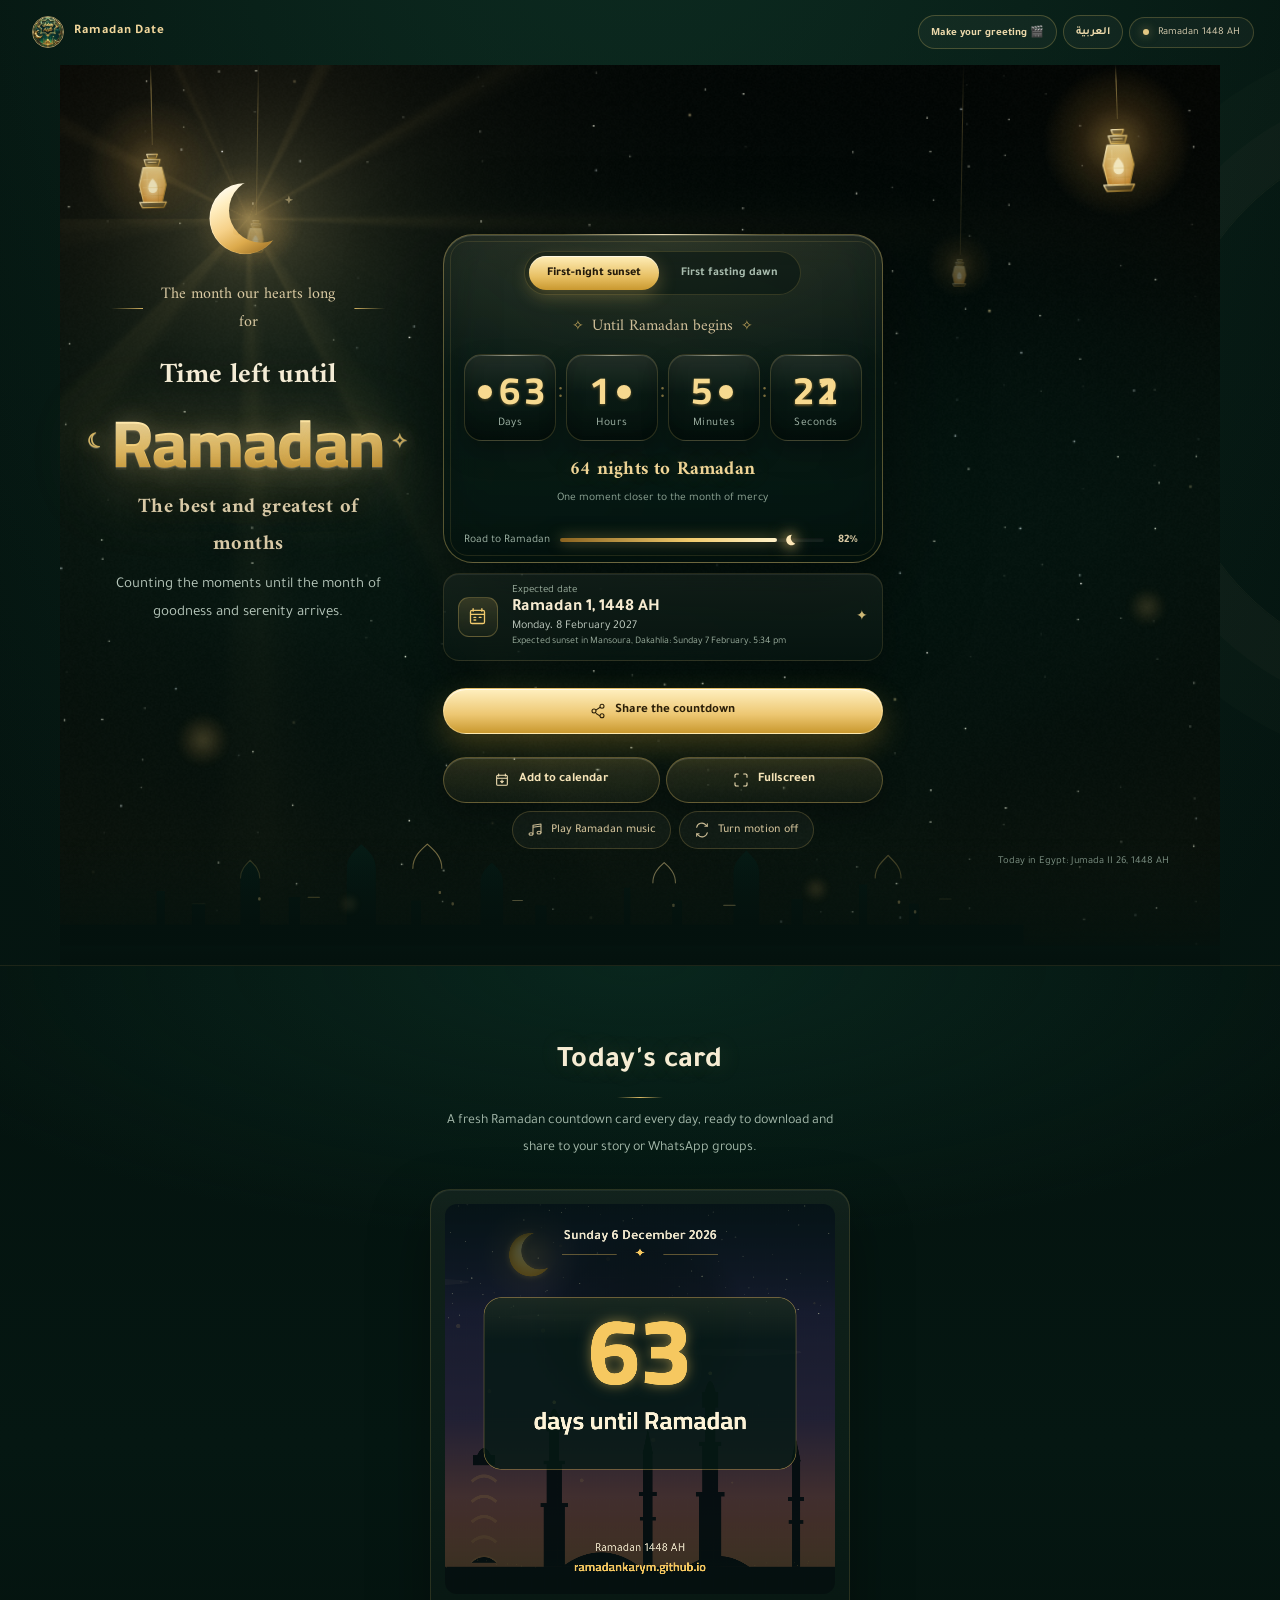
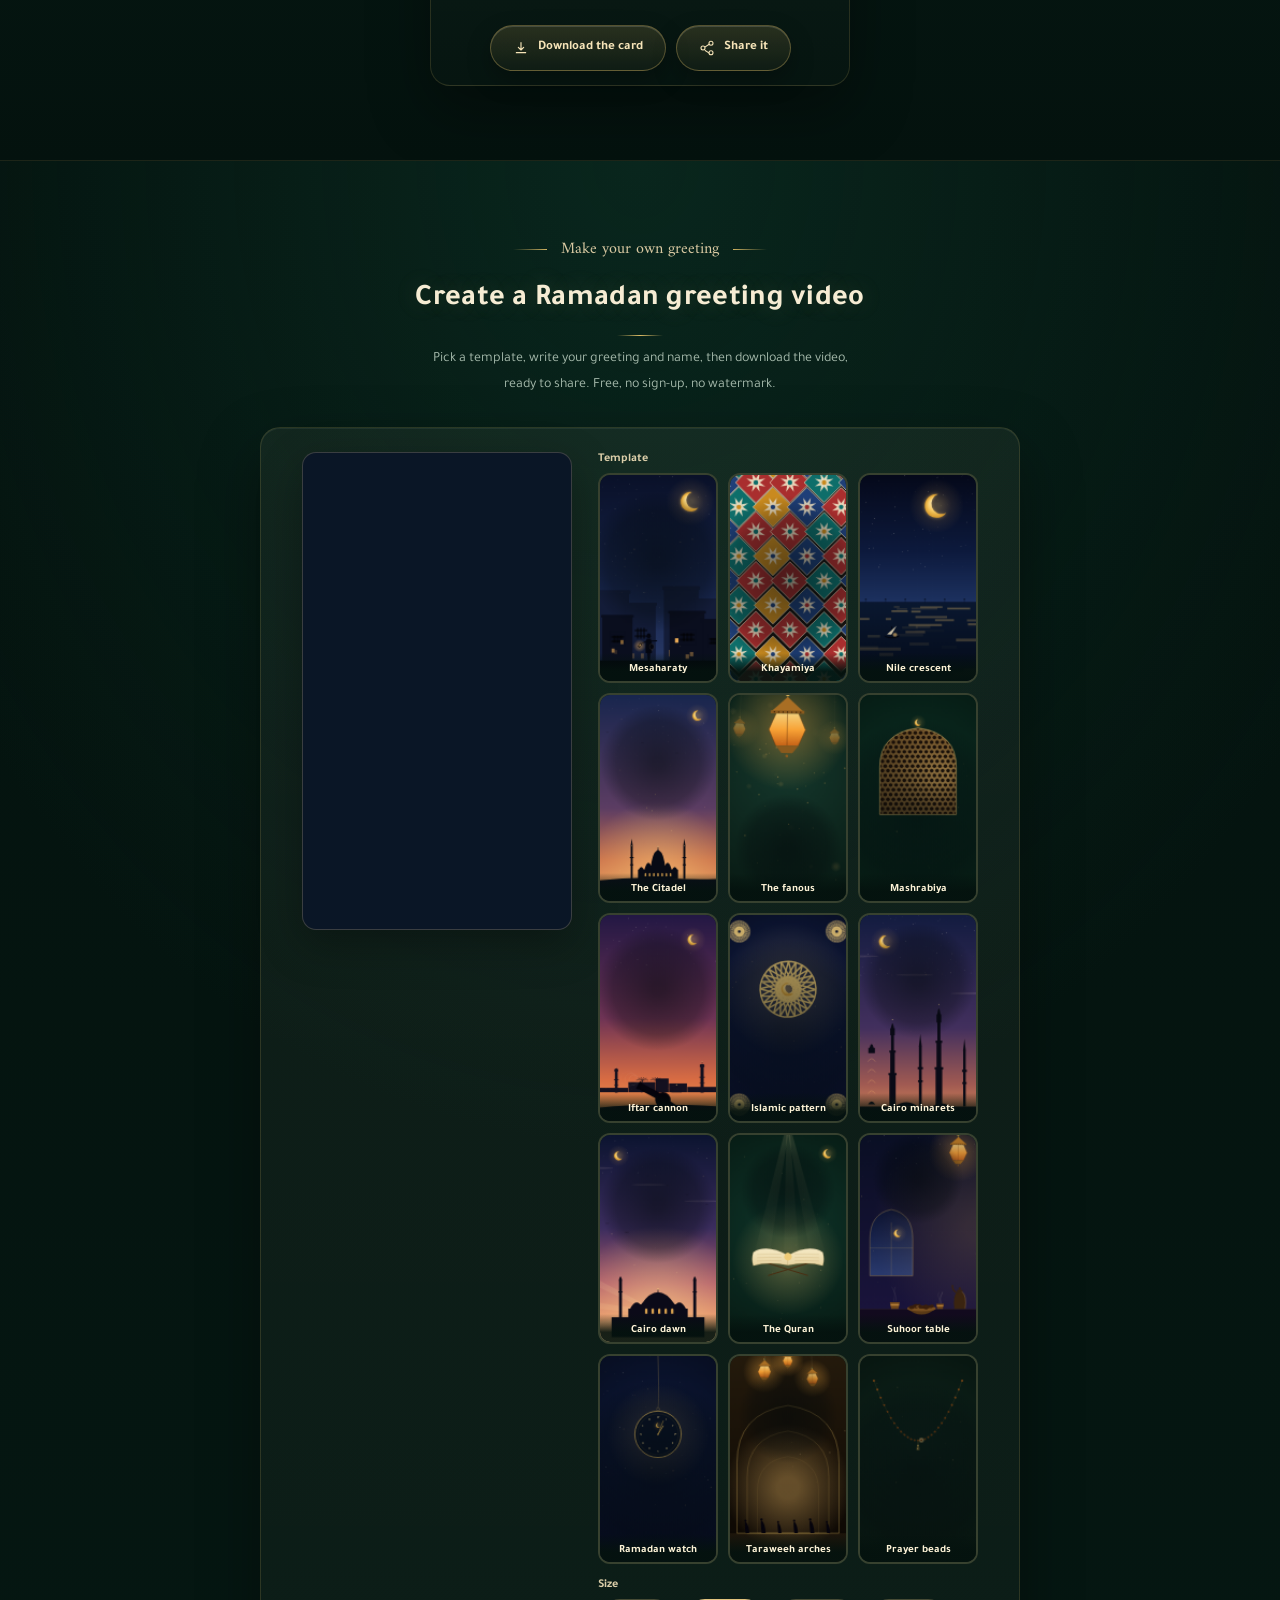
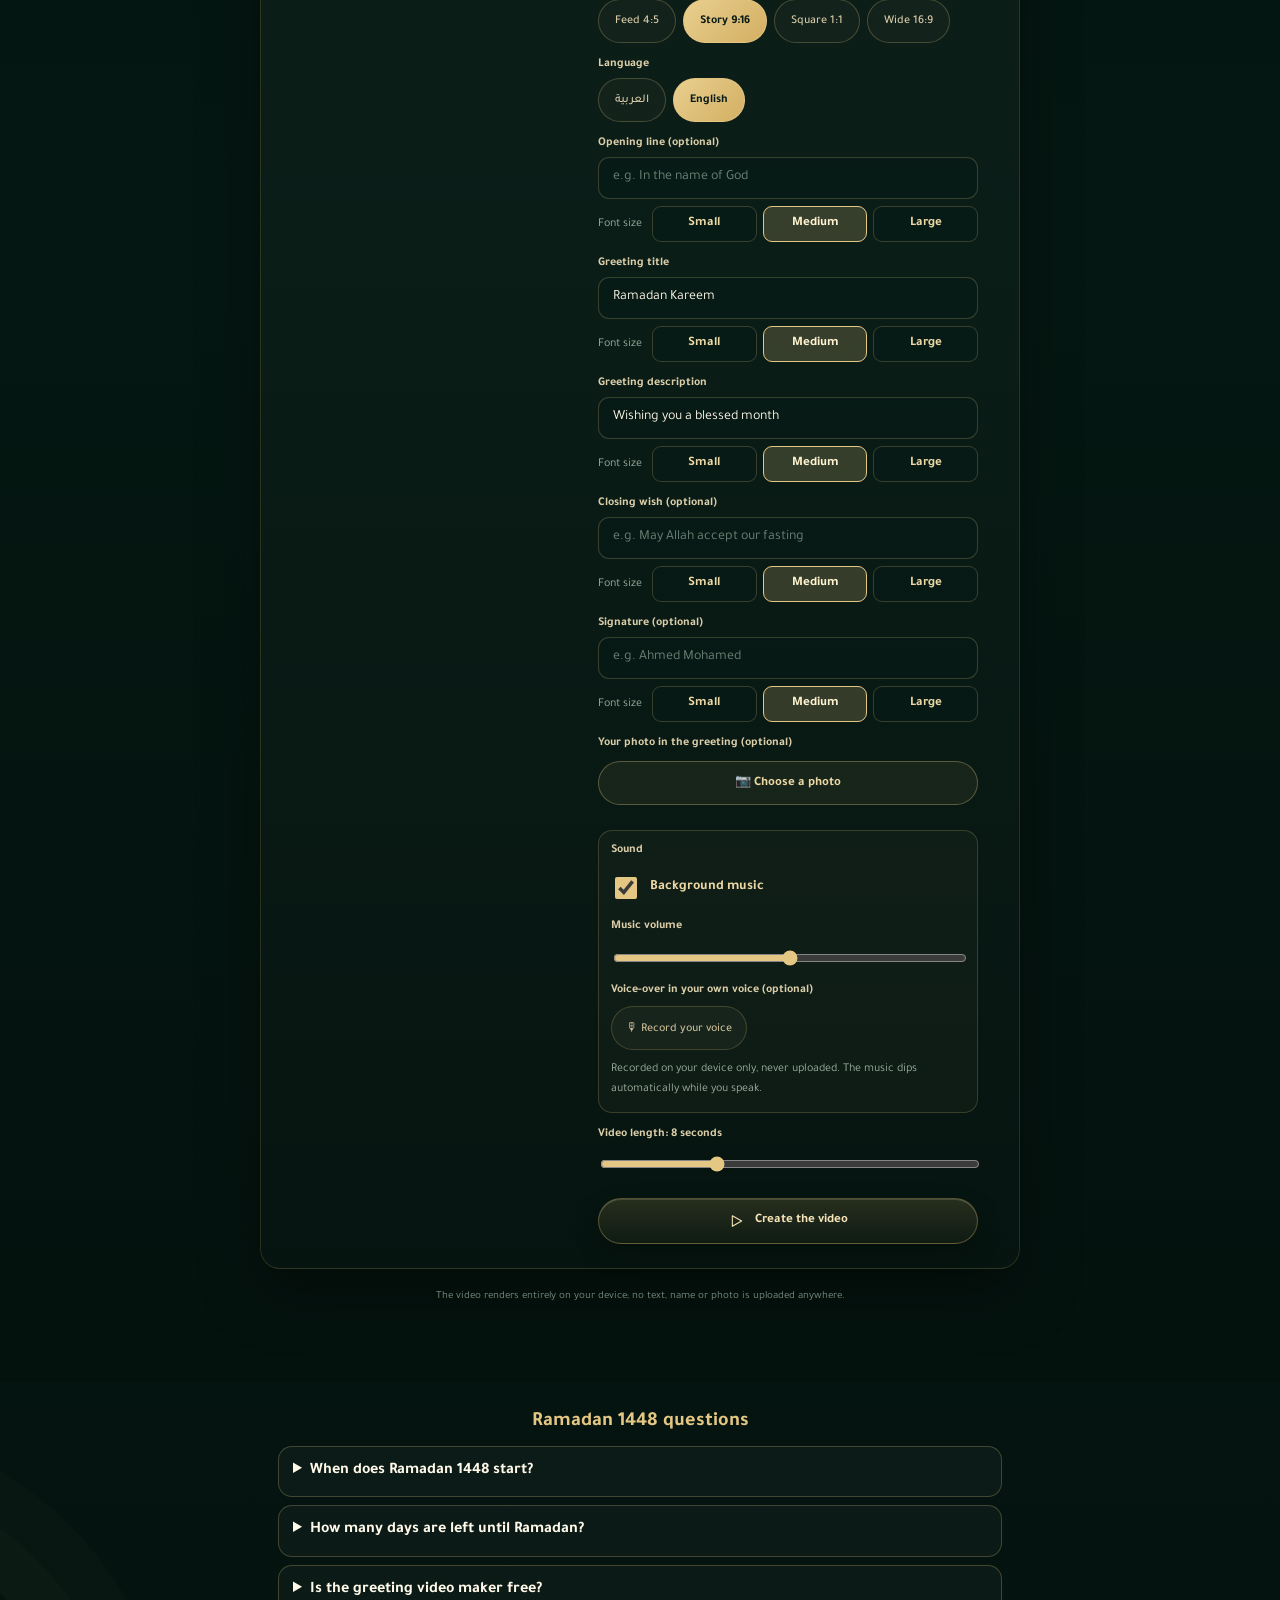
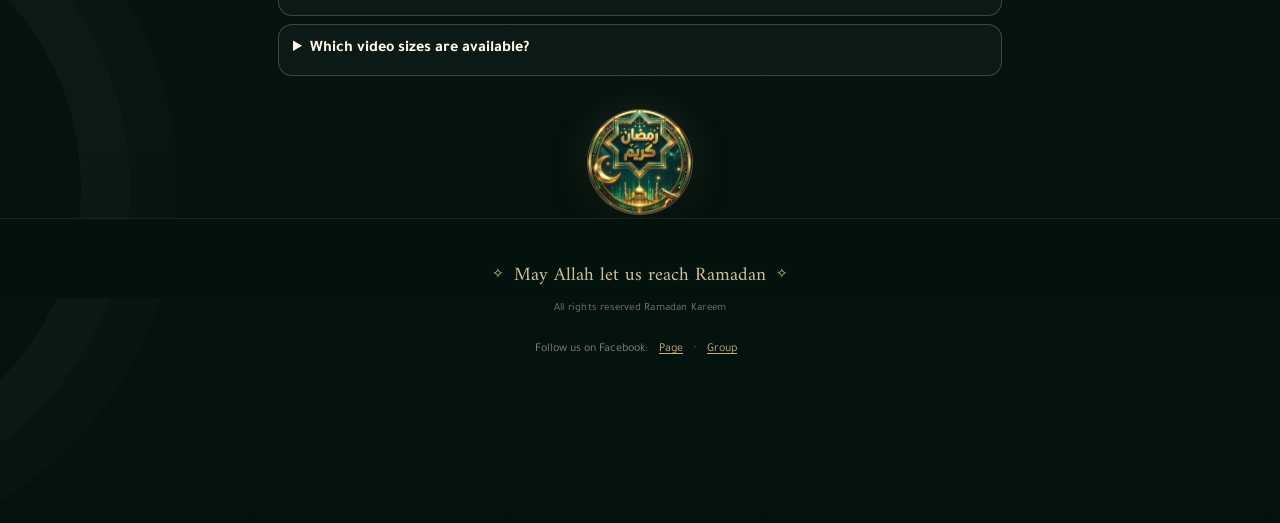
==== en/index.html @ de6155e8 "Add Google Fonts stylesheet link to index.html" ====
<!doctype html>
<html lang="en" dir="ltr">
  <head>
    <meta charset="utf-8" />
    <meta name="viewport" content="width=device-width, initial-scale=1" />
    <meta name="theme-color" content="#071b17" />
    <meta name="description" content="Ramadan 1448 countdown: first fasting day expected Monday 8 February 2027. See the days left and make a free Ramadan greeting video, no sign-up, no watermark." />
    <meta name="keywords" content="Ramadan 1448 countdown, Ramadan 2027 date, when is Ramadan, Hijri date, Ramadan greeting video, Ramadan video maker" />
    <meta property="og:type" content="website" />
    <meta property="og:locale" content="en_US" />
    <meta property="og:locale:alternate" content="ar_AR" />
    <meta property="og:url" content="https://ramadankarym.github.io/en/" />
    <meta name="robots" content="index, follow, max-image-preview:large" />
    <meta property="og:site_name" content="Ramadan Date" />
    <meta property="og:title" content="How Many Days Until Ramadan 2027? Countdown & Free Video Maker" />
    <meta property="og:description" content="Ramadan 1448 countdown: first fasting day expected Monday 8 February 2027. See the days left and make a free Ramadan greeting video, no sign-up, no watermark." />
    <meta property="og:image" content="https://ramadankarym.github.io/social-card-v2.png" />
    <meta property="og:image:type" content="image/png" />
    <meta property="og:image:width" content="1200" />
    <meta property="og:image:height" content="630" />
    <meta property="og:image:alt" content="Ramadan Kareem: Ramadan 1448 AH countdown and greeting video maker" />
    <meta name="twitter:card" content="summary_large_image" />
    <meta name="twitter:title" content="How Many Days Until Ramadan 2027? Countdown & Free Video Maker" />
    <meta name="twitter:description" content="Ramadan 1448 countdown: first fasting day expected Monday 8 February 2027. See the days left and make a free Ramadan greeting video, no sign-up, no watermark." />
    <meta name="twitter:image" content="https://ramadankarym.github.io/social-card-v2.png" />
    <meta name="twitter:image:alt" content="Ramadan Kareem: Ramadan 1448 AH countdown and greeting video maker" />
    <title>Days Until Ramadan 2027: Countdown & Free Greeting Video Maker</title>
    <link rel="canonical" href="https://ramadankarym.github.io/en/" />
    <link rel="alternate" hreflang="ar" href="https://ramadankarym.github.io/" />
    <link rel="alternate" hreflang="en" href="https://ramadankarym.github.io/en/" />
    <link rel="alternate" hreflang="x-default" href="https://ramadankarym.github.io/" />
    <link rel="preconnect" href="https://fonts.googleapis.com" />
    <link rel="preconnect" href="https://fonts.gstatic.com" crossorigin />
    <link rel="stylesheet" href="https://fonts.googleapis.com/css2?family=Amiri:ital,wght@0,400;0,700;1,400&family=Cairo:wght@400;700;800&family=Caveat:wght@500;600&family=Reem+Kufi:wght@400;500;600;700&family=Tajawal:wght@400;500;600;700;800&display=swap" />
    <link rel="icon" type="image/png" sizes="32x32" href="../icon-logo-32.png" />
    <link rel="icon" type="image/png" sizes="192x192" href="../icon-logo-192.png" />
        <link rel="stylesheet" href="../styles.css?v=10" />
    <link rel="manifest" href="../manifest.webmanifest?v=9" />
    <link rel="apple-touch-icon" href="../apple-touch-logo.png" />
    <script>if ('serviceWorker' in navigator) { var swRef=false;navigator.serviceWorker.addEventListener('controllerchange',function(){if(!swRef){swRef=true;window.location.reload();}}); window.addEventListener('load', function () { navigator.serviceWorker.register('../sw.js').catch(function () {}); }); }</script>
    <script src="../countdown-core.js?v=21"></script>
    <script src="../app.js?v=21" defer></script>
    <script>
    (function(){var d=false;function go(){if(d)return;d=true;import('../daily-card.js?v=21');import('../tool.js?v=20');}
    function arm(){var ts=[document.getElementById('daily-card'),document.getElementById('creator')].filter(Boolean);
    if('IntersectionObserver' in window&&ts.length){var io=new IntersectionObserver(function(e){for(var i=0;i<e.length;i++)if(e[i].isIntersecting){io.disconnect();go();return}},{rootMargin:'900px 0px'});ts.forEach(function(t){io.observe(t)})}
    else go();
    if(location.hash&&location.hash.length>1)go();
    setTimeout(function(){(window.requestIdleCallback||function(f){f()})(go,{timeout:2000})},12000)}
    if(document.readyState==='loading')document.addEventListener('DOMContentLoaded',arm);else arm()})();
    </script>
      <style id="v6-critical">
:root {
  color-scheme: dark;
  --night: #071b17;
  --night-soft: #0b241e;
  --cream: #fff9e9;
  --muted: #a9bdb0;
  --gold: #e4c783;
  --gold-soft: #f5deb0;
  --line: rgba(235, 218, 173, .18);
}

* { box-sizing: border-box; }
html { min-width: 320px; min-height: 100%; background: var(--night); -webkit-text-size-adjust: 100%; text-size-adjust: 100%; }
body {
  min-height: 100vh;
  margin: 0;
  color: var(--cream);
  font-family: 'Tajawal', 'Noto Sans Arabic', Tahoma, sans-serif;
  background:
    radial-gradient(ellipse at 50% 18%, rgba(32, 81, 62, .32), transparent 39rem),
    radial-gradient(ellipse at 10% 80%, rgba(174, 130, 52, .07), transparent 30rem),
    linear-gradient(160deg, #081b17 0%, #0a211b 58%, #071814 100%);
}
button { font: inherit; }
.page-shell { position: relative; display: flex; flex-direction: column; min-height: 100vh; overflow: hidden; isolation: isolate; }
.page-shell::before, .page-shell::after { position: absolute; z-index: -1; width: 34rem; height: 34rem; border: 1px solid rgba(226, 200, 137, .055); border-radius: 50%; content: ''; pointer-events: none; }
.page-shell::before { top: 8rem; right: -27rem; box-shadow: 0 0 0 3rem rgba(226, 200, 137, .018), 0 0 0 6rem rgba(226, 200, 137, .013); animation: halo-drift 28s ease-in-out infinite alternate; }
.page-shell::after { bottom: 4rem; left: -29rem; box-shadow: 0 0 0 3rem rgba(226, 200, 137, .018), 0 0 0 6rem rgba(226, 200, 137, .013); animation: halo-drift 34s ease-in-out -12s infinite alternate-reverse; }
.topbar { width: min(100% - 3rem, 1120px); height: 82px; margin-inline: auto; display: flex; align-items: center; justify-content: space-between; border-bottom: 1px solid rgba(237, 226, 196, .1); }
.brand { display: inline-flex; align-items: center; gap: 10px; color: #e9d39d; text-decoration: none; font-size: 14px; font-weight: 700; letter-spacing: .04em; }
.brand-mark { display: grid; width: 33px; height: 33px; place-items: center; border: 1px solid rgba(228, 199, 131, .45); border-radius: 50%; color: var(--gold); }
.brand-mark svg { width: 24px; }
.year-pill { display: inline-flex; align-items: center; gap: 9px; padding: 8px 13px; border: 1px solid rgba(228, 199, 131, .25); border-radius: 999px; color: #e4d8bc; background: rgba(255, 255, 255, .025); font-size: 12px; }
.year-dot { width: 6px; height: 6px; border-radius: 50%; background: var(--gold); box-shadow: 0 0 10px rgba(228, 199, 131, .55); }
main { flex: 1; }
.hero { position: relative; display: flex; flex-direction: column; align-items: center; padding: 30px 20px 38px; text-align: center; }
.sky-art { position: relative; width: min(100%, 420px); height: 157px; margin-bottom: 10px; }
.hero-moon { position: absolute; top: 14px; left: 50%; width: 107px; transform: translateX(-50%); color: #f0d797; filter: drop-shadow(0 0 26px rgba(226, 196, 122, .27)); animation: moon-glow 5.8s ease-in-out infinite; }
.star { position: absolute; color: #e4c783; opacity: .83; animation: twinkle 3.2s ease-in-out infinite; }
.star-one { top: 57px; right: 86px; font-size: 18px; }
.star-two { top: 17px; right: 143px; font-size: 20px; animation-delay: .6s; }
.star-three { top: 77px; left: 94px; font-size: 12px; animation-delay: 1.1s; }
.lantern { position: absolute; top: 45px; display: flex; flex-direction: column; align-items: center; width: 28px; color: #d8bd7b; filter: drop-shadow(0 0 12px rgba(232, 192, 97, .23)); opacity: .78; transform-origin: 50% -47px; animation: lantern-sway 6.8s ease-in-out infinite; }
.lantern::before { position: absolute; bottom: 100%; width: 1px; height: 47px; background: linear-gradient(#d8bd7b, rgba(216, 189, 123, .12)); content: ''; }
.lantern-left { left: 71px; top: 73px; --lantern-scale: .76; animation-delay: -1.4s; }
.lantern-right { right: 62px; top: 50px; --lantern-scale: .92; animation-delay: -3.6s; }
.lantern-cap { width: 19px; height: 5px; border: 1px solid currentColor; border-radius: 4px 4px 1px 1px; }
.lantern-glass { width: 15px; height: 26px; border: 1px solid currentColor; background: linear-gradient(90deg, rgba(232, 194, 107, .1), rgba(245, 217, 142, .55), rgba(232, 194, 107, .1)); clip-path: polygon(18% 0, 82% 0, 100% 50%, 82% 100%, 18% 100%, 0 50%); box-shadow: 0 0 22px rgba(235, 192, 92, .38); }
.lantern-base { width: 20px; height: 5px; border: 1px solid currentColor; border-radius: 1px 1px 4px 4px; }
.eyebrow { display: flex; align-items: center; gap: 11px; margin: 0 0 15px; color: #d2c39e; font-size: 13px; letter-spacing: .03em; }
.eyebrow-line { width: 26px; height: 1px; background: linear-gradient(90deg, transparent, #c5a866); }
.eyebrow-line:last-child { transform: rotate(180deg); }
h1 { display: flex; flex-direction: column; align-items: center; gap: 3px; margin: 0; color: var(--cream); font-weight: 700; line-height: 1.4; letter-spacing: 0; }
.headline-context, .headline-support { display: block; color: var(--cream); font-family: 'Tajawal', 'Noto Sans Arabic', Tahoma, sans-serif; font-size: 40px; font-weight: 600; line-height: 1.4; padding-block: .03em; }
.headline-support { margin: 0; }
h1 .ramadan-word { position: relative; display: block; margin: 0; padding: .12em .16em .13em; border-radius: 50%; color: var(--gold-soft); background: radial-gradient(ellipse at center, rgba(228, 199, 131, .10), transparent 72%); font-family: 'Tajawal', 'Noto Sans Arabic', Tahoma, sans-serif; font-size: 84px; font-weight: 800; font-kerning: normal; font-feature-settings: "mark" 1, "mkmk" 1; line-height: 1.35; direction: rtl; unicode-bidi: isolate; text-align: center; text-shadow: 0 0 24px rgba(228, 199, 131, .22), 0 2px 0 rgba(107, 77, 29, .18); }
h1 .ramadan-word::before, h1 .ramadan-word::after { position: absolute; top: 50%; z-index: 1; color: var(--gold); font-family: 'Tajawal', 'Noto Sans Arabic', sans-serif; font-size: 22px; line-height: 1; opacity: .92; pointer-events: none; text-shadow: 0 0 13px rgba(228, 199, 131, .48); }
h1 .ramadan-word::before { left: -12px; content: '☾'; transform: translate(-100%, -50%) rotate(-14deg); }
h1 .ramadan-word::after { right: -12px; content: '✧'; transform: translate(100%, -50%); }
.ramadan-scene { width: min(100%, 340px); margin: 2px 0 5px; color: #dfc783; opacity: .86; filter: drop-shadow(0 3px 12px rgba(228, 199, 131, .12)); animation: mosque-glow 8s ease-in-out infinite; }
.ramadan-scene svg { display: block; width: 100%; height: auto; overflow: visible; }
        /* v10: the old static mosque gives way to the living sky scene */
        .hero .ramadan-scene { display: none; }
        /* v10: journey-to-Ramadan progress */
        .journey { margin-top: 0.9rem; display: flex; align-items: center; gap: 0.6rem; font-size: 0.8rem; color: rgba(255,233,184,.85); }
        .journey-track { position: relative; flex: 1; height: 6px; border-radius: 99px; background: rgba(255,255,255,.12); }
        .journey-fill { position: absolute; inset-inline-start: 0; top: 0; bottom: 0; width: 0%; border-radius: 99px; background: linear-gradient(90deg,#b9862f,#ffd98a); box-shadow: 0 0 12px rgba(255,190,90,.55); transition: width 1s linear; }
        .journey-moon { position: absolute; top: 50%; inset-inline-start: 0%; transform: translate(-50%,-50%); font-size: .95rem; color: #ffe9b8; text-shadow: 0 0 10px rgba(255,210,120,.9); transition: inset-inline-start 1s linear; }
        .journey-pct { font-weight: 700; color: #ffe9b8; min-width: 2.4em; text-align: center; }
.mobile-break { display: none; }
.intro { margin: 15px 0 28px; color: var(--muted); font-size: 16px; font-weight: 400; }
.countdown-panel { width: min(100%, 570px); padding: 23px 28px 18px; border: 1px solid rgba(226, 205, 159, .19); border-radius: 18px; background: linear-gradient(145deg, rgba(245, 240, 223, .065), rgba(234, 214, 169, .018)); box-shadow: 0 24px 80px rgba(0, 0, 0, .17), inset 0 1px 0 rgba(255, 255, 255, .035); backdrop-filter: blur(10px); }
.countdown-heading { display: flex; justify-content: center; align-items: center; gap: 10px; margin: 0; color: #dbcea9; font-size: 14px; font-weight: 500; line-height: 1.7; }
.heading-sparkle { color: var(--gold); font-size: 16px; }
.timer-grid { display: flex; direction: rtl; justify-content: center; align-items: center; gap: clamp(10px, 3.2vw, 25px); margin: 21px 0 11px; }
.time-unit { display: flex; min-width: 80px; flex-direction: column; align-items: center; gap: 1px; }
.time-value { color: #fff5dc; font-size: clamp(36px, 7.4vw, 59px); font-variant-numeric: tabular-nums; font-weight: 500; line-height: 1.1; text-shadow: 0 0 24px rgba(255, 237, 189, .08); }
.seconds-value { color: #e6ce92; }
.time-label { color: #9caf9f; font-size: 12px; }
.time-separator { align-self: flex-start; padding-top: 9px; color: rgba(222, 200, 150, .58); font-family: Georgia, serif; font-size: 34px; font-weight: 400; }
.timer-status { min-height: 20px; margin: 12px 0 0; color: #b7c3b6; font-size: 12px; }
.date-card { display: flex; align-items: center; gap: 14px; width: min(100%, 430px); margin-top: 20px; padding: 13px 16px; border: 1px solid rgba(226, 205, 159, .1); border-radius: 13px; text-align: right; background: rgba(255, 255, 255, .025); }
.date-icon { display: grid; width: 40px; height: 40px; flex: 0 0 40px; place-items: center; border: 1px solid rgba(228, 199, 131, .23); border-radius: 11px; color: var(--gold); background: rgba(228, 199, 131, .07); }
.date-icon svg { width: 21px; height: 21px; }
.date-copy { display: flex; flex: 1; flex-direction: column; gap: 1px; }
.date-caption { color: #9caf9f; font-size: 11px; }
.date-copy strong { color: #f3e6c7; font-size: 17px; font-weight: 700; }
.gregorian-date { color: #bdc7ba; font-size: 12px; }
.sunset-date { color: #9caf9f; font-size: 10px; line-height: 1.6; }
.date-arrow { color: #ceb875; font-size: 14px; }
.share-button { display: inline-flex; align-items: center; justify-content: center; gap: 9px; min-height: 43px; margin-top: 17px; padding: 0 18px; border: 1px solid rgba(228, 199, 131, .33); border-radius: 999px; color: #ecd8a4; background: rgba(228, 199, 131, .07); cursor: pointer; font-size: 13px; font-weight: 600; transition: color .2s ease, background .2s ease, transform .2s ease, border-color .2s ease; }
.share-button:hover, .ambience-button:hover, .motion-button:hover { transform: translateY(-2px); border-color: rgba(228, 199, 131, .6); color: #fff3d0; background: rgba(228, 199, 131, .13); }
.share-button:focus-visible, .ambience-button:focus-visible, .motion-button:focus-visible { outline: 2px solid var(--gold-soft); outline-offset: 4px; }
.share-button svg { width: 17px; height: 17px; }
.ambience-controls { display: flex; flex-wrap: wrap; align-items: center; justify-content: center; gap: 9px; margin-top: 10px; }
.ambience-button, .motion-button { display: inline-flex; align-items: center; justify-content: center; gap: 8px; min-height: 39px; padding: 0 14px; border: 1px solid rgba(228, 199, 131, .25); border-radius: 999px; color: #d9cca9; background: rgba(228, 199, 131, .035); cursor: pointer; font-size: 12px; font-weight: 500; transition: color .2s ease, background .2s ease, transform .2s ease, border-color .2s ease; }
.ambience-button[aria-pressed="true"] { border-color: rgba(228, 199, 131, .6); color: #fff0c8; background: rgba(228, 199, 131, .12); }
.ambience-button svg, .motion-button svg { width: 16px; height: 16px; flex: 0 0 16px; }
.ambience-status { min-height: 15px; margin: 4px 0 0; color: #9caf9f; font-size: 10px; }
.music-credit { margin: 2px 10px 0; color: #788b7e; font-size: 9px; line-height: 1.6; }
.music-credit a { color: #b7a579; text-decoration-color: rgba(183, 165, 121, .45); text-underline-offset: 2px; }
.music-credit a:focus-visible { outline: 1px solid var(--gold); outline-offset: 3px; }
.today-date { margin: 8px 0 0; color: #879d8e; font-size: 11px; }
.footer { display: flex; align-items: center; justify-content: center; gap: 10px; margin-top: 10px; color: #c5b88e; font-family: 'Amiri', serif; font-size: 19px; }
.footer-star { color: #dfc784; font-family: 'Tajawal', sans-serif; font-size: 14px; }
.signature { display: flex; flex-direction: column; align-items: center; gap: 1px; margin: 7px auto 14px; }
.signature-label { color: #778c7f; font-size: 9px; letter-spacing: .06em; }
.signature-name { padding: 0 10px 2px; border-bottom: 1px solid rgba(228, 199, 131, .42); color: #e4c783; font-family: 'Caveat', 'Amiri', cursive; font-size: 27px; line-height: 1.05; letter-spacing: .02em; text-shadow: 0 0 18px rgba(228, 199, 131, .13); transform: rotate(-3deg); }
.disclaimer { margin: 7px 12px 24px; color: #778c7f; text-align: center; font-size: 10px; }
.disclaimer a { color: #c9b070; text-decoration: underline; text-underline-offset: 2px; }
@keyframes twinkle { 0%, 100% { opacity: .42; transform: translateY(0) scale(.9); } 50% { opacity: 1; transform: translateY(-3px) scale(1.12); } }
@keyframes moon-glow { 0%, 100% { transform: translate(-50%, 0); filter: drop-shadow(0 0 21px rgba(226, 196, 122, .2)); } 50% { transform: translate(-50%, -5px); filter: drop-shadow(0 0 31px rgba(226, 196, 122, .39)); } }
@keyframes lantern-sway { 0%, 100% { transform: scale(var(--lantern-scale, .92)) rotate(-2deg); } 50% { transform: scale(var(--lantern-scale, .92)) rotate(2deg); } }
@keyframes mosque-glow { 0%, 100% { opacity: .76; } 50% { opacity: .95; } }
@keyframes halo-drift { from { transform: translateY(-8px) scale(.99); } to { transform: translateY(12px) scale(1.025); } }
.motion-paused *, .motion-paused *::before, .motion-paused *::after { animation-play-state: paused !important; transition-duration: .01ms !important; }
@media (prefers-reduced-motion: reduce) {
  html:not(.motion-user-enabled) *, html:not(.motion-user-enabled) *::before, html:not(.motion-user-enabled) *::after { scroll-behavior: auto !important; animation-duration: .01ms !important; animation-iteration-count: 1 !important; transition-duration: .01ms !important; }
}
@media (max-width: 560px) {
  .topbar { width: calc(100% - 34px); height: 68px; }
  .brand { gap: 7px; font-size: 12px; }
  .brand-mark { width: 30px; height: 30px; }
  .year-pill { gap: 7px; padding: 7px 10px; font-size: 10px; }
  .hero { padding: 23px 16px 30px; }
  .sky-art { height: 137px; margin-bottom: 5px; }
  .hero-moon { top: 9px; width: 95px; }
  .lantern-left { left: 19px; top: 67px; }
  .lantern-right { right: 17px; top: 43px; }
  .star-one { right: 55px; }
  .star-two { right: 105px; }
  .star-three { left: 64px; }
  .eyebrow { gap: 8px; font-size: 11px; }
  .eyebrow-line { width: 18px; }
  .headline-context, .headline-support { font-size: 26px; line-height: 1.45; }
  h1 .ramadan-word { font-size: 60px; line-height: 1.3; }
  h1 .ramadan-word::before, h1 .ramadan-word::after { font-size: 18px; }
  .mobile-break { display: initial; }
  .intro { max-width: 290px; margin-top: 11px; font-size: 14px; line-height: 1.8; }
  .countdown-panel { padding: 20px 12px 15px; border-radius: 15px; }
  .countdown-heading { font-size: 12px; }
  .timer-grid { gap: clamp(5px, 2.2vw, 12px); margin-top: 20px; }
  .time-unit { min-width: 59px; }
  .time-value { font-size: clamp(31px, 9vw, 45px); }
  .time-label { font-size: 10px; }
  .time-separator { padding-top: 5px; font-size: 27px; }
  .date-card { width: 100%; margin-top: 16px; padding: 11px 12px; }
  .date-copy strong { font-size: 16px; }
  .footer { font-size: 17px; }
  .disclaimer { max-width: 330px; align-self: center; line-height: 1.8; }
}

/* ===== Greeting video creator (matches the countdown design language) ===== */
.topbar-side { display: inline-flex; align-items: center; gap: 9px; }
.creator-link { display: inline-flex; align-items: center; gap: 6px; padding: 8px 13px; border: 1px solid rgba(228, 199, 131, .35); border-radius: 999px; color: #ecd8a4; background: rgba(228, 199, 131, .07); font-size: 12px; font-weight: 600; text-decoration: none; transition: color .2s ease, background .2s ease, border-color .2s ease; }
.creator-link:hover { border-color: rgba(228, 199, 131, .6); color: #fff3d0; background: rgba(228, 199, 131, .13); }
.creator { display: flex; flex-direction: column; align-items: center; padding: 30px 20px 34px; text-align: center; border-top: 1px solid rgba(237, 226, 196, .08); }
.creator-title { margin: 0; color: var(--gold-soft); font-family: 'Tajawal', 'Noto Sans Arabic', Tahoma, sans-serif; font-size: 34px; font-weight: 800; line-height: 1.5; text-shadow: 0 0 24px rgba(228, 199, 131, .18); }
.creator-sub { max-width: 430px; margin: 10px 0 24px; color: var(--muted); font-size: 14px; line-height: 1.9; }
.creator-panel { display: flex; flex-wrap: wrap; justify-content: center; gap: 26px; width: min(100%, 760px); padding: 24px; border: 1px solid rgba(226, 205, 159, .19); border-radius: 18px; background: linear-gradient(145deg, rgba(245, 240, 223, .065), rgba(234, 214, 169, .018)); box-shadow: 0 24px 80px rgba(0, 0, 0, .17), inset 0 1px 0 rgba(255, 255, 255, .035); }
.creator-stage { position: relative; flex: 0 1 270px; min-width: 220px; }
#rk-canvas { display: block; width: 100%; height: auto; max-height: 70vh; margin-inline: auto; border: 1px solid rgba(226, 205, 159, .22); border-radius: 14px; background: #0a1626; box-shadow: 0 14px 44px rgba(0, 0, 0, .3); }
.rk-progress { position: absolute; right: 10px; bottom: 10px; left: 10px; height: 6px; overflow: hidden; border-radius: 999px; background: rgba(255, 249, 233, .14); }
.rk-progress-fill { width: 0%; height: 100%; border-radius: 999px; background: linear-gradient(90deg, #c7a65e, #f5deb0); transition: width .2s linear; }
.creator-controls { display: flex; flex: 1 1 300px; min-width: 260px; max-width: 380px; flex-direction: column; gap: 14px; text-align: right; }
.creator-controls[dir="ltr"] { text-align: left; }
.rk-field { display: flex; flex-direction: column; gap: 7px; }
.rk-label { color: #dbcea9; font-size: 12px; font-weight: 600; }
.rk-pills { display: flex; flex-wrap: wrap; gap: 7px; }
.rk-pill { min-height: 34px; padding: 0 13px; border: 1px solid rgba(228, 199, 131, .25); border-radius: 999px; color: #d9cca9; background: rgba(228, 199, 131, .035); cursor: pointer; font-size: 12px; font-weight: 500; transition: color .2s ease, background .2s ease, border-color .2s ease; }
.rk-pill:hover { border-color: rgba(228, 199, 131, .55); color: #fff3d0; }
.rk-pill[aria-pressed="true"] { border-color: rgba(228, 199, 131, .75); color: #081b17; background: linear-gradient(135deg, #e9cf8f, #d3af62); font-weight: 700; }
.rk-pill:focus-visible, .rk-input:focus-visible, .rk-range:focus-visible { outline: 2px solid var(--gold-soft); outline-offset: 2px; }
.rk-input { width: 100%; min-height: 42px; padding: 0 14px; border: 1px solid rgba(228, 199, 131, .22); border-radius: 11px; color: var(--cream); background: rgba(7, 27, 23, .55); font: inherit; font-size: 14px; }
.rk-input::placeholder { color: #6e8377; }
.rk-range { width: 100%; accent-color: #e4c783; }
.rk-make { gap: 10px; min-height: 48px; margin-top: 4px; font-size: 15px; }
.rk-make[disabled] { cursor: default; opacity: .55; transform: none; }
.rk-note { margin: 0; color: #e8b4a0; font-size: 12px; line-height: 1.8; }
.rk-result { display: flex; flex: 1 1 100%; flex-direction: column; align-items: center; gap: 10px; margin-top: 4px; }
.rk-result video { width: min(100%, 270px); max-height: 60vh; border: 1px solid rgba(226, 205, 159, .22); border-radius: 14px; background: #000; box-shadow: 0 14px 44px rgba(0, 0, 0, .3); }
.rk-meta { margin: 0; color: #9caf9f; font-size: 12px; }
.rk-actions { display: flex; flex-wrap: wrap; justify-content: center; gap: 9px; }
.creator-credit { margin: 18px 12px 0; color: #778c7f; font-size: 11px; line-height: 1.9; }
@media (max-width: 560px) {
  .creator { padding: 24px 16px 26px; }
  .creator-title { font-size: 25px; }
  .creator-sub { font-size: 13px; }
  .creator-panel { gap: 20px; padding: 18px 14px; }
  .creator-controls { max-width: none; }
}
.rk-result[hidden], .rk-progress[hidden] { display: none; }

/* Share row after video creation */
.rk-share { margin-top: 14px; display: flex; flex-direction: column; gap: 8px; }
.rk-share-buttons { display: flex; flex-wrap: wrap; gap: 8px; }
.rk-share-buttons .ambience-button, .rk-share-buttons .share-button { text-decoration: none; }
.rk-file { padding: 10px; font-size: .9rem; }
.rk-clear-photo { align-self: flex-start; font-size: .85rem; padding: 6px 12px; }
.visits img { vertical-align: middle; border-radius: 4px; }
.topbar-side .creator-link[lang="en"] { opacity: .85; }

/* English page: LTR flow for countdown order and date card */
html[lang="en"] .timer-grid { direction: ltr; }
html[lang="en"] .date-card { text-align: left; }
html[lang="en"] .creator-controls { text-align: left; }


.target-toggle{display:flex;justify-content:center;gap:8px;margin-bottom:14px}
.target-pill{min-height:32px;padding:0 14px;border:1px solid rgba(228,199,131,.30);border-radius:999px;color:#d9cca9;background:rgba(228,199,131,.05);cursor:pointer;font:inherit;font-size:12.5px;font-weight:600}
.target-pill[aria-pressed="true"]{border-color:rgba(228,199,131,.85);color:#081b17;background:linear-gradient(135deg,#e9cf8f,#d3af62);font-weight:800}
.nights-line{margin:10px 0 0;color:#f6c860;font-size:21px;font-weight:700}
.hero-actions{display:flex;flex-wrap:wrap;justify-content:center;gap:10px}
.daily-card-section{padding:34px 16px 8px;text-align:center}
.daily-card-panel{margin:18px auto 0;max-width:420px;border:1px solid rgba(228,199,131,.28);border-radius:20px;background:rgba(7,27,23,.5);padding:14px;box-sizing:border-box}
#daily-card-canvas{width:100%;height:auto;display:block;border-radius:12px}
.daily-card-actions{display:flex;justify-content:center;gap:10px;margin-top:14px;flex-wrap:wrap}
.rk-grid{display:grid;grid-template-columns:repeat(3,1fr);gap:10px}
.rk-tile{position:relative;padding:0;border:2px solid rgba(228,199,131,.22);border-radius:12px;overflow:hidden;background:#071b17;cursor:pointer}
.rk-tile canvas{width:100%;height:auto;display:block}
.rk-tile-name{position:absolute;inset-inline:0;bottom:0;padding:10px 4px 5px;font-size:11px;font-weight:700;color:#fdf3d7;background:linear-gradient(transparent,rgba(4,18,14,.92) 65%)}
@media (max-width:420px){.rk-grid{gap:7px}.rk-tile-name{font-size:10px}}

/* v8 polish: comfortable tap targets, fluid countdown, styled photo picker */
.brand { display: inline-flex; align-items: center; min-height: 40px; padding: 4px 6px; }
.creator-link { display: inline-flex; align-items: center; min-height: 40px; padding: 4px 10px; }
.target-pill { min-height: 40px; padding: 6px 14px; }
.rk-pill { min-height: 44px; padding: 0 16px; display: inline-flex; align-items: center; justify-content: center; }
.rk-range { height: 28px; }
.fb-links a { display: inline-block; min-height: 34px; line-height: 34px; padding: 0 8px; }
.music-credit a { white-space: nowrap; padding: 10px 4px; margin: -10px -4px; }
/* fluid countdown: boxes compress instead of clipping under text zoom */
.hero .timer-grid { display: flex; align-items: stretch; justify-content: center; gap: 2px; }
.hero .time-unit { min-width: 0; flex: 1 1 0; max-width: 110px; }
.hero .time-separator { flex: 0 0 auto; }
.hero .time-value { font-size: clamp(28px, 8vw, 59px); }
/* styled photo picker (replaces the browser's untranslated file button) */
.rk-file { position: absolute !important; width: 1px; height: 1px; opacity: 0; overflow: hidden; }
.rk-file-btn { display: inline-flex; align-items: center; justify-content: center; gap: 8px; min-height: 44px; margin: 4px 0; padding: 0 18px; border: 1px solid rgba(228, 199, 131, .33); border-radius: 999px; color: #ecd8a4; background: rgba(228, 199, 131, .07); cursor: pointer; font-size: 13px; font-weight: 600; transition: background .2s ease, border-color .2s ease; }
.rk-file-btn:hover { border-color: rgba(228, 199, 131, .6); background: rgba(228, 199, 131, .13); }
[hidden] { display: none !important; }

    .made-by { margin: 4px auto 10px; color: #6f8478; font-size: 11px; letter-spacing: .02em; text-align: center; }
</style>
      <link rel="stylesheet" href="../v10.css?v=13" />
    <style>
      /* English wordmark is Latin script and much wider than the Arabic one the v10
         desktop sizing was tuned for; keep it inside its column at wide widths. */
      @media (min-width: 900px) {
        .hero h1 { text-align: start; }
        h1 .ramadan-word { font-size: clamp(50px, 5.2vw, 82px); }
        h1 .ramadan-word::before, h1 .ramadan-word::after { font-size: clamp(14px, 2vw, 20px); }
      }
    </style>
    <script src="../v10.js?v=21" type="module"></script>
  <script type="application/ld+json">{"@context": "https://schema.org", "@graph": [{"@type": "WebSite", "@id": "https://ramadankarym.github.io/#website", "url": "https://ramadankarym.github.io/", "name": "Ramadan Date", "inLanguage": ["ar", "en"]}, {"@type": "WebApplication", "@id": "https://ramadankarym.github.io/en/#app", "url": "https://ramadankarym.github.io/en/", "name": "Ramadan 1448 Countdown & Greeting Video Maker", "description": "Ramadan 1448 AH countdown and a free tool to create a Ramadan greeting video, no sign-up, no watermark.", "applicationCategory": "MultimediaApplication", "operatingSystem": "Any", "browserRequirements": "Requires JavaScript", "inLanguage": "en", "isPartOf": {"@id": "https://ramadankarym.github.io/#website"}, "image": "https://ramadankarym.github.io/social-card-v2.png", "offers": {"@type": "Offer", "price": "0", "priceCurrency": "USD"}}]}</script>
  <style>
.seo-faq { max-width: 760px; margin: 28px auto 8px; padding: 0 18px; color: var(--cream, #fff9e9); }
.seo-faq h2 { margin: 0 0 12px; font-size: 20px; text-align: center; color: var(--gold, #e4c783); }
.seo-faq details { margin: 8px 0; padding: 12px 14px; border: 1px solid rgba(228, 199, 131, .25); border-radius: 14px; background: rgba(255, 255, 255, .03); }
.seo-faq summary { cursor: pointer; font-weight: 700; font-size: 16px; line-height: 1.6; }
.seo-faq p { margin: 8px 0 2px; color: var(--muted, #a9bdb0); line-height: 1.8; font-size: 15px; }
</style>
  <style id="logo-style">.brand-mark{width:32px!important;height:32px!important;overflow:hidden;padding:0;border-color:rgba(228,199,131,.7)}.brand-mark img{display:block;width:100%;height:100%;border-radius:50%;object-fit:cover}.footer-logo{display:block;width:104px;height:104px;margin:26px auto 4px;border-radius:50%;box-shadow:0 0 0 1px rgba(228,199,131,.35),0 10px 34px rgba(0,0,0,.5),0 0 40px rgba(228,199,131,.14)}    /* result card: tidy action + share grids */
    #rk-result .rk-share { width: 100%; align-items: center; }
    #rk-result .rk-actions { display: grid; grid-template-columns: 1.35fr 1fr; gap: 10px; align-items: stretch; width: 100%; }
    #rk-result .rk-actions > * { margin: 0; min-height: 46px; width: 100%; padding-inline: 12px; justify-content: center; text-align: center; line-height: 1.2; }
    #rk-result .rk-share-buttons { display: grid; grid-template-columns: repeat(3, minmax(0, 1fr)); gap: 10px; width: 100%; }
    #rk-result .rk-share-buttons > * { margin: 0; min-height: 44px; width: 100%; padding-inline: 8px; justify-content: center; text-align: center; line-height: 1.2; box-sizing: border-box; }
    #rk-result .rk-share-buttons > #rk-share-video { grid-column: 1 / -1; min-height: 46px; }
    #rk-result .rk-share-buttons > #rk-share-video[hidden] { display: none; }
  </style>
</head>
  <body>
    <div class="page-shell">
      <header class="topbar" aria-label="رأس الصفحة">
        <a class="brand" href="#home" aria-label="Ramadan Date - home">
          <span class="brand-mark" aria-hidden="true">
            <img src="../logo-96.webp" width="32" height="32" alt="" decoding="async">
          </span>
          <span>Ramadan Date</span>
        </a>
        <span class="topbar-side">
          <a class="creator-link" href="#creator">Make your greeting 🎬</a>
          <a class="creator-link" href="../" hreflang="ar" lang="ar">العربية</a>
          <span class="year-pill"><span class="year-dot" aria-hidden="true"></span> Ramadan 1448 AH</span>
        </span>
      </header>

      <main id="home">
        <section class="hero" aria-labelledby="page-title">
          <canvas id="sky" aria-hidden="true"></canvas>
          <div class="sky-art" aria-hidden="true">
            <span class="star star-one">✦</span><span class="star star-two">✧</span><span class="star star-three">✦</span>
            <span class="moon-rays" aria-hidden="true"></span>
            <svg class="hero-moon" viewBox="0 0 120 120" fill="none"><path d="M82.6 12.7A48 48 0 1 0 107.3 97a51.8 51.8 0 0 1-24.7-84.3Z" fill="currentColor"/><path d="m31 16 1.7 4.3 4.3 1.7-4.3 1.7L31 28l-1.7-4.3L25 22l4.3-1.7L31 16Z" fill="currentColor"/><circle cx="97" cy="38" r="2" fill="currentColor"/></svg>
            <div class="lantern lantern-left"><span class="lantern-cap"></span><span class="lantern-glass"></span><span class="lantern-base"></span></div>
            <div class="lantern lantern-right"><span class="lantern-cap"></span><span class="lantern-glass"></span><span class="lantern-base"></span></div>
          </div>

          <p class="eyebrow"><span class="eyebrow-line"></span> The month our hearts long for <span class="eyebrow-line"></span></p>
          <h1 id="page-title" aria-label="Time left until Ramadan">
            <span class="headline-context">Time left until</span>
            <span class="ramadan-word">Ramadan</span>
          </h1>
          <p class="headline-support">The best and greatest of months</p>
          <div class="ramadan-scene" aria-hidden="true">
            <svg viewBox="0 0 360 122" fill="none">
              <defs>
                <linearGradient id="mosque-gold" x1="180" y1="16" x2="180" y2="108" gradientUnits="userSpaceOnUse">
                  <stop stop-color="#f1dda8" />
                  <stop offset="1" stop-color="#c7a65e" />
                </linearGradient>
              </defs>
              <g stroke="url(#mosque-gold)" stroke-linecap="round" stroke-linejoin="round">
                <path d="M48 105H312" stroke-width="1.5" opacity=".4" />
                <path d="M97 104V51h16v53M93 51h24l-4-7H97zM101 44l4-12 4 12zM95 66h20M95 78h20" fill="url(#mosque-gold)" fill-opacity=".12" stroke-width="1.7" />
                <path d="M247 104V51h16v53M243 51h24l-4-7h-16zM251 44l4-12 4 12zM245 66h20M245 78h20" fill="url(#mosque-gold)" fill-opacity=".12" stroke-width="1.7" />
                <path d="M125 104V69h110v35z" fill="url(#mosque-gold)" fill-opacity=".12" stroke-width="1.8" />
                <path d="M125 69c0-10 8-18 17-22 9 4 17 12 17 22zM201 69c0-10 8-18 17-22 9 4 17 12 17 22z" fill="url(#mosque-gold)" fill-opacity=".13" stroke-width="1.7" />
                <path d="M144 69c0-18 15-32 36-40 21 8 36 22 36 40z" fill="url(#mosque-gold)" fill-opacity=".18" stroke-width="1.9" />
                <path d="M169 104V87a11 11 0 0 1 22 0v17z" fill="#071b17" stroke-width="1.7" />
                <path d="M139 84v-8a5 5 0 0 1 10 0v8M211 84v-8a5 5 0 0 1 10 0v8" stroke-width="1.6" />
                <path d="M52 53V64M46 65h12l-2 4v17l2 4H46l2-4V69zM46 65h12M46 90h12M49 94h6M308 53V64M302 65h12l-2 4v17l2 4h-12l2-4V69zM302 65h12M302 90h12M305 94h6" fill="url(#mosque-gold)" fill-opacity=".16" stroke-width="1.5" />
              </g>
              <path d="M178 7a9 9 0 1 0 12 13 10 10 0 0 1-12-13Z" fill="url(#mosque-gold)" />
              <path d="m197 15 2 4 4 2-4 2-2 4-2-4-4-2 4-2z" fill="url(#mosque-gold)" opacity=".8" />
            </svg>
          </div>
          <p class="intro">Counting the moments until the month of goodness and serenity arrives.</p>

          <div class="countdown-panel" aria-label="Countdown to the start of Ramadan">
            <div class="target-toggle" role="group" aria-label="Countdown target">
              <button type="button" class="target-pill" id="target-sunset" aria-pressed="true">First-night sunset</button>
              <button type="button" class="target-pill" id="target-fajr" aria-pressed="false">First fasting dawn</button>
            </div>
            <h2 class="countdown-heading"><span class="heading-sparkle" aria-hidden="true">✧</span> Until Ramadan begins <span class="heading-sparkle" aria-hidden="true">✧</span></h2>
            <div class="timer-grid" role="timer" aria-label="Time left until Ramadan">
              <div class="time-unit"><span class="time-value" id="days">000</span><span class="time-label">Days</span></div>
              <span class="time-separator" aria-hidden="true">:</span>
              <div class="time-unit"><span class="time-value" id="hours">00</span><span class="time-label">Hours</span></div>
              <span class="time-separator" aria-hidden="true">:</span>
              <div class="time-unit"><span class="time-value" id="minutes">00</span><span class="time-label">Minutes</span></div>
              <span class="time-separator" aria-hidden="true">:</span>
              <div class="time-unit"><span class="time-value seconds-value" id="seconds">00</span><span class="time-label">Seconds</span></div>
            </div>
            <p class="nights-line" id="nights-line"></p>
            <p class="timer-status" id="timer-status" aria-live="polite">Counting together...</p>
            <div class="journey" aria-hidden="true">
              <span class="journey-label">Road to Ramadan</span>
              <span class="journey-track"><span class="journey-fill" id="journey-fill"></span><span class="journey-moon" id="journey-moon">☪</span></span>
              <span class="journey-pct" id="journey-pct"></span>
            </div>
          </div>

          <div class="date-card">
            <div class="date-icon" aria-hidden="true">
              <svg viewBox="0 0 24 24" fill="none"><path d="M7 3v3m10-3v3M4.5 9.5h15M5.8 5h12.4A1.8 1.8 0 0 1 20 6.8v11.4a1.8 1.8 0 0 1-1.8 1.8H5.8A1.8 1.8 0 0 1 4 18.2V6.8A1.8 1.8 0 0 1 5.8 5Z" stroke="currentColor" stroke-width="1.5" stroke-linecap="round"/><path d="M8 13h2m4 0h2m-8 3h2" stroke="currentColor" stroke-width="1.5" stroke-linecap="round"/></svg>
            </div>
            <div class="date-copy"><span class="date-caption">Expected date</span><strong id="ramadan-date">1 Ramadan 1448 AH</strong><span class="gregorian-date" id="gregorian-date">Monday, 8 February 2027</span><span class="sunset-date" id="sunset-date">Expected sunset in Mansoura, Dakahlia: Sunday, 7 February, 5:34 PM</span></div>
            <span class="date-arrow" aria-hidden="true">✦</span>
          </div>

          <div class="hero-actions">
          <button class="share-button" id="share-button" type="button">
            <svg viewBox="0 0 24 24" fill="none" aria-hidden="true"><circle cx="18" cy="5" r="3" stroke="currentColor" stroke-width="1.6"/><circle cx="6" cy="12" r="3" stroke="currentColor" stroke-width="1.6"/><circle cx="18" cy="19" r="3" stroke="currentColor" stroke-width="1.6"/><path d="m8.7 10.7 6.6-4.4m-6.6 9 6.6 4.4" stroke="currentColor" stroke-width="1.6"/></svg>
            <span id="share-label">Share the countdown</span>
          </button>
          <button class="share-button action-mini" id="calendar-button" type="button" aria-label="Add to calendar">
            <svg viewBox="0 0 24 24" fill="none" aria-hidden="true"><path d="M7 3v3m10-3v3M4.5 9.5h15M5.8 5h12.4A1.8 1.8 0 0 1 20 6.8v11.4a1.8 1.8 0 0 1-1.8 1.8H5.8A1.8 1.8 0 0 1 4 18.2V6.8A1.8 1.8 0 0 1 5.8 5Z" stroke="currentColor" stroke-width="1.6" stroke-linecap="round"/><path d="M12 12v4m0 0 2-2m-2 2-2-2" stroke="currentColor" stroke-width="1.6" stroke-linecap="round" stroke-linejoin="round"/></svg>
            <span>Add to calendar</span>
          </button>
          <button class="share-button action-mini" id="fullscreen-button" type="button" aria-label="Fullscreen">
            <svg viewBox="0 0 24 24" fill="none" aria-hidden="true"><path d="M8 3H5a2 2 0 0 0-2 2v3m18 0V5a2 2 0 0 0-2-2h-3m0 18h3a2 2 0 0 0 2-2v-3M3 16v3a2 2 0 0 0 2 2h3" stroke="currentColor" stroke-width="1.6" stroke-linecap="round"/></svg>
            <span>Fullscreen</span>
          </button>
          </div>
          <div class="ambience-controls" aria-label="Ramadan ambience settings">
            <button class="ambience-button" id="music-toggle" type="button" aria-pressed="false">
              <svg viewBox="0 0 24 24" fill="none" aria-hidden="true"><path d="M9 18V5l12-2v13M9 8l12-2" stroke="currentColor" stroke-width="1.6" stroke-linecap="round" stroke-linejoin="round"/><ellipse cx="6" cy="18" rx="3" ry="2" stroke="currentColor" stroke-width="1.6"/><ellipse cx="18" cy="16" rx="3" ry="2" stroke="currentColor" stroke-width="1.6"/></svg>
              <span id="music-label">Play Ramadan music</span>
            </button>
            <button class="motion-button" id="motion-toggle" type="button" aria-pressed="false">
              <svg viewBox="0 0 24 24" fill="none" aria-hidden="true"><path d="M4 8a8 8 0 0 1 13.7-3.7L20 6.5M20 6.5V2.8m0 3.7h-3.7M20 16a8 8 0 0 1-13.7 3.7L4 17.5M4 17.5v3.7m0-3.7h3.7" stroke="currentColor" stroke-width="1.6" stroke-linecap="round" stroke-linejoin="round"/></svg>
              <span id="motion-label">Turn motion on</span>
            </button>
          </div>
          <p class="ambience-status" id="ambience-status" role="status" aria-live="polite"></p>
          <p class="today-date" id="today-date"></p>
          <audio id="ramadan-music" preload="none" loop></audio>
          <script>
          (function(){
            var audio = document.getElementById('ramadan-music');
            var toggle = document.getElementById('music-toggle');
            var loading = null;
            function ensureSrc(){
              if (audio.dataset.ready) return Promise.resolve();
              if (loading) return loading;
              loading = Promise.all(['../music-00.b64','../music-01.b64','../music-02.b64','../music-03.b64','../music-04.b64'].map(function(u){ return fetch(u).then(function(r){ return r.text(); }); }))
                .then(function(parts){ return parts.join(''); })
                .then(function(t){
                  var bin = atob(t.replace(/\s+/g,''));
                  var bytes = new Uint8Array(bin.length);
                  for (var i=0;i<bin.length;i++) bytes[i]=bin.charCodeAt(i);
                  audio.src = URL.createObjectURL(new Blob([bytes],{type:'audio/mpeg'}));
                  audio.dataset.ready = '1';
                });
              return loading;
            }
            toggle.addEventListener('click', function(ev){
              if (audio.dataset.ready) return;
              ev.stopImmediatePropagation();
              ev.preventDefault();
              ensureSrc().then(function(){ toggle.click(); });
            }, true);
          })();
          </script>
        </section>

        <section class="daily-card-section" id="daily-card" aria-labelledby="daily-card-title">
          <h2 class="creator-title" id="daily-card-title">Today's card</h2>
          <p class="creator-sub">A fresh Ramadan countdown card every day, ready to download and share to your story or WhatsApp groups.</p>
          <div class="daily-card-panel">
            <canvas id="daily-card-canvas" width="1080" height="1080" style="width:100%;height:auto;display:block;border-radius:12px" aria-label="Today's card"></canvas>
            <div class="daily-card-actions">
              <button class="share-button" id="daily-download" type="button">
                <svg viewBox="0 0 24 24" fill="none" aria-hidden="true"><path d="M12 4v11m0 0 4-4m-4 4-4-4M5 19h14" stroke="currentColor" stroke-width="1.7" stroke-linecap="round" stroke-linejoin="round"/></svg>
                <span>Download the card</span>
              </button>
              <button class="share-button action-mini" id="daily-share" type="button">
                <svg viewBox="0 0 24 24" fill="none" aria-hidden="true"><circle cx="18" cy="5" r="3" stroke="currentColor" stroke-width="1.6"/><circle cx="6" cy="12" r="3" stroke="currentColor" stroke-width="1.6"/><circle cx="18" cy="19" r="3" stroke="currentColor" stroke-width="1.6"/><path d="m8.7 10.7 6.6-4.4m-6.6 9 6.6 4.4" stroke="currentColor" stroke-width="1.6"/></svg>
                <span>Share it</span>
              </button>
            </div>
          </div>
        </section>

        <section class="creator" id="creator" aria-labelledby="creator-title">
          <p class="eyebrow"><span class="eyebrow-line"></span> <span id="t-eyebrow">Make your own greeting</span> <span class="eyebrow-line"></span></p>
          <h2 class="creator-title" id="creator-title">Create a Ramadan greeting video</h2>
          <p class="creator-sub" id="t-sub">Pick a template, write your greeting and name, then download the video, ready to share. Free, no sign-up, no watermark.</p>

          <div class="creator-panel">
            <div class="creator-stage" dir="ltr">
              <canvas id="rk-canvas" aria-label="Video preview"></canvas>
              <div class="rk-progress" id="rk-progress" hidden><div class="rk-progress-fill" id="rk-progress-fill"></div></div>
            </div>

            <div class="creator-controls" id="rk-controls" dir="ltr">
              <div class="rk-field">
                <span class="rk-label" id="t-template">Template</span>
                <div class="rk-pills" id="rk-templates" role="group" aria-label="Template"></div>
              </div>
              <div class="rk-field">
                <span class="rk-label" id="t-format">Size</span>
                <div class="rk-pills" id="rk-formats" role="group" aria-label="Size"></div>
              </div>
              <div class="rk-field">
                <span class="rk-label" id="t-lang">Language</span>
                <div class="rk-pills" id="rk-langs" role="group" aria-label="Language"></div>
              </div>
              <div class="rk-field">
                <label class="rk-label" for="rk-opener" id="t-opener">Opening line (optional)</label>
                <input class="rk-input" id="rk-opener" type="text" maxlength="50" placeholder="e.g. In the name of God" />
              </div>
              <div class="rk-field">
                <label class="rk-label" for="rk-line1" id="t-line1">Greeting title</label>
                <input class="rk-input" id="rk-line1" type="text" maxlength="40" />
              </div>
              <div class="rk-field">
                <label class="rk-label" for="rk-line2" id="t-line2">Greeting description</label>
                <input class="rk-input" id="rk-line2" type="text" maxlength="50" />
              </div>
              <div class="rk-field">
                <label class="rk-label" for="rk-closing" id="t-closing">Closing wish (optional)</label>
                <input class="rk-input" id="rk-closing" type="text" maxlength="60" placeholder="e.g. May Allah accept our fasting" />
              </div>
              <div class="rk-field">
                <label class="rk-label" for="rk-name" id="t-name">Signature (optional)</label>
                <input class="rk-input" id="rk-name" type="text" maxlength="40" placeholder="e.g. Ahmed Mohamed" />
              </div>
              <div class="rk-field">
                <label class="rk-label" for="rk-photo" id="t-photo">Your photo in the greeting (optional)</label>
                <label class="rk-file-btn" for="rk-photo">📷 Choose a photo</label>
                <input class="rk-input rk-file" id="rk-photo" type="file" accept="image/*" />
                <span class="rk-note" id="rk-photo-name"></span>
                <button class="ambience-button rk-clear-photo" id="rk-photo-clear" type="button" hidden>Remove the photo</button>
              </div>
              <div class="rk-field">
                <label class="rk-label" for="rk-duration"><span id="t-length">Video length</span>: <span id="rk-duration-value">8</span> <span id="t-seconds">seconds</span></label>
                <input class="rk-range" id="rk-duration" type="range" min="5" max="15" step="1" value="8" />
              </div>
              <button class="share-button rk-make" id="rk-make" type="button">
                <svg viewBox="0 0 24 24" fill="none" aria-hidden="true"><path d="m5 4 14 8-14 8V4Z" stroke="currentColor" stroke-width="1.6" stroke-linejoin="round"/></svg>
                <span id="rk-make-label">Create the video</span>
              </button>
              <p class="rk-note" id="rk-unsupported" hidden></p>
            </div>

            <div class="rk-result" id="rk-result" hidden dir="ltr">
              <video id="rk-video" controls loop muted playsinline></video>
              <p class="rk-meta" id="rk-meta" dir="ltr"></p>
              <div class="rk-actions" dir="ltr">
                <button class="share-button" id="rk-download" type="button">
                  <svg viewBox="0 0 24 24" fill="none" aria-hidden="true"><path d="M12 4v11m0 0 4.5-4.5M12 15l-4.5-4.5M4.5 19.5h15" stroke="currentColor" stroke-width="1.6" stroke-linecap="round" stroke-linejoin="round"/></svg>
                  <span id="t-download">Download the video</span>
                </button>
                <button class="ambience-button" id="rk-again" type="button"><span id="t-again">Start over</span></button>
              </div>
              <div class="rk-share" id="rk-share" dir="ltr" hidden>
                <span class="rk-label" id="t-share">Share the greeting</span>
                <div class="rk-share-buttons">
                  <button class="share-button" id="rk-share-video" type="button" hidden>
                    <svg viewBox="0 0 24 24" fill="none" aria-hidden="true"><circle cx="18" cy="5" r="3" stroke="currentColor" stroke-width="1.6"/><circle cx="6" cy="12" r="3" stroke="currentColor" stroke-width="1.6"/><circle cx="18" cy="19" r="3" stroke="currentColor" stroke-width="1.6"/><path d="m8.7 10.7 6.6-4.4m-6.6 9 6.6 4.4" stroke="currentColor" stroke-width="1.6"/></svg>
                    <span id="t-share-video">Share the video</span>
                  </button>
                  <a class="ambience-button" id="rk-share-wa" href="#" target="_blank" rel="noopener">واتساب</a>
                  <a class="ambience-button" id="rk-share-fb" href="#" target="_blank" rel="noopener">فيسبوك</a>
                  <a class="ambience-button" id="rk-share-tg" href="#" target="_blank" rel="noopener">تليجرام</a>
                </div>
                <span class="rk-note" id="rk-share-status"></span>
              </div>
            </div>
          </div>
          <p class="creator-credit" id="t-privacy">The video renders entirely on your device; no text, name or photo is uploaded anywhere.</p>
        </section>
      <section class="seo-faq" aria-labelledby="faq-h">
        <h2 id="faq-h">Ramadan 1448 questions</h2>
        <details><summary>When does Ramadan 1448 start?</summary><p>Astronomical calculations expect the first night at sunset on Sunday 7 February 2027, and the first fasting day on Monday 8 February 2027. The official announcement depends on moon sighting, so it can differ by a day.</p></details><details><summary>How many days are left until Ramadan?</summary><p>The countdown at the top of the page counts days, hours, minutes and seconds until sunset on 7 February 2027, Cairo time. You can switch between first-night sunset and first-day Fajr.</p></details><details><summary>Is the greeting video maker free?</summary><p>Yes. It is completely free, with no sign-up, no subscription and no watermark. The video is made on your device and no text or photo is uploaded.</p></details><details><summary>Which video sizes are available?</summary><p>Story 9:16, Facebook 4:5, square 1:1 and wide 16:9, in Arabic or English, with a font size choice and a live preview while you type.</p></details>
      </section>
      </main>
      <img class="footer-logo" src="../logo-256.webp" width="104" height="104" alt="Ramadan Kareem logo" loading="lazy" decoding="async">

      <footer class="footer"><span class="footer-star" aria-hidden="true">✧</span> May Allah let us reach Ramadan <span class="footer-star" aria-hidden="true">✧</span></footer>
      <p class="made-by">All rights reserved Ramadan Kareem</p>
      <p class="disclaimer fb-links" style="font-size:12px">Follow us on Facebook: <a href="https://www.facebook.com/share/1cHtmrMAJj/" target="_blank" rel="noopener">Page</a> &middot; <a href="https://www.facebook.com/share/g/1ECezVvJub/" target="_blank" rel="noopener">Group</a></p>
      <p class="disclaimer visits">Page visits: <img src="https://hits.dwyl.com/ramadankarym/ramadan-site.svg?style=flat-square&color=e4c783" alt="Page visits" width="80" height="20" decoding="async" onerror="this.style.display='none'" /></p>
      <p class="disclaimer music-credit">Music: "Desert City" by Kevin MacLeod (incompetech.com), licensed under <a href="https://creativecommons.org/licenses/by/4.0/" target="_blank" rel="noopener">CC BY 4.0</a>.</p>
      <p class="disclaimer">The date is an estimate; sunset time is calculated for Mansoura and may vary by location. The official announcement depends on moon sighting and your local authority.</p>
    </div>
  <script>
  /* English page: the shared v10 script prints the journey percentage in Arabic-Indic
     numerals; normalise it to Latin digits for this locale. */
  (function () {
    var el = document.getElementById('journey-pct');
    if (!el) return;
    var map = { '٠': '0', '١': '1', '٢': '2', '٣': '3', '٤': '4', '٥': '5', '٦': '6', '٧': '7', '٨': '8', '٩': '9', '٪': '%' };
    function fix() {
      var t = el.textContent;
      if (/^[0-9]+%$/.test(t)) return;
      el.textContent = t.replace(/[٠-٩٪]/g, function (c) { return map[c] || c; });
    }
    new MutationObserver(fix).observe(el, { childList: true, characterData: true, subtree: true });
    fix();
  })();
</script>
</body>
</html>
---- styles.css ----
@import url('https://fonts.googleapis.com/css2?family=Amiri:wght@400;700&family=Cairo:wght@400;700;800&family=Caveat:wght@500;600&family=Tajawal:wght@400;500;600;700;800&display=swap');

:root {
  color-scheme: dark;
  --night: #071b17;
  --night-soft: #0b241e;
  --cream: #fff9e9;
  --muted: #a9bdb0;
  --gold: #e4c783;
  --gold-soft: #f5deb0;
  --line: rgba(235, 218, 173, .18);
}

* { box-sizing: border-box; }
html { min-width: 320px; min-height: 100%; background: var(--night); -webkit-text-size-adjust: 100%; text-size-adjust: 100%; }
body {
  min-height: 100vh;
  margin: 0;
  color: var(--cream);
  font-family: 'Tajawal', 'Noto Sans Arabic', Tahoma, sans-serif;
  background:
    radial-gradient(ellipse at 50% 18%, rgba(32, 81, 62, .32), transparent 39rem),
    radial-gradient(ellipse at 10% 80%, rgba(174, 130, 52, .07), transparent 30rem),
    linear-gradient(160deg, #081b17 0%, #0a211b 58%, #071814 100%);
}
button { font: inherit; }
.page-shell { position: relative; display: flex; flex-direction: column; min-height: 100vh; overflow: hidden; isolation: isolate; }
.page-shell::before, .page-shell::after { position: absolute; z-index: -1; width: 34rem; height: 34rem; border: 1px solid rgba(226, 200, 137, .055); border-radius: 50%; content: ''; pointer-events: none; }
.page-shell::before { top: 8rem; right: -27rem; box-shadow: 0 0 0 3rem rgba(226, 200, 137, .018), 0 0 0 6rem rgba(226, 200, 137, .013); animation: halo-drift 28s ease-in-out infinite alternate; }
.page-shell::after { bottom: 4rem; left: -29rem; box-shadow: 0 0 0 3rem rgba(226, 200, 137, .018), 0 0 0 6rem rgba(226, 200, 137, .013); animation: halo-drift 34s ease-in-out -12s infinite alternate-reverse; }
.topbar { width: min(100% - 3rem, 1120px); height: 82px; margin-inline: auto; display: flex; align-items: center; justify-content: space-between; border-bottom: 1px solid rgba(237, 226, 196, .1); }
.brand { display: inline-flex; align-items: center; gap: 10px; color: #e9d39d; text-decoration: none; font-size: 14px; font-weight: 700; letter-spacing: .04em; }
.brand-mark { display: grid; width: 33px; height: 33px; place-items: center; border: 1px solid rgba(228, 199, 131, .45); border-radius: 50%; color: var(--gold); }
.brand-mark svg { width: 24px; }
.year-pill { display: inline-flex; align-items: center; gap: 9px; padding: 8px 13px; border: 1px solid rgba(228, 199, 131, .25); border-radius: 999px; color: #e4d8bc; background: rgba(255, 255, 255, .025); font-size: 12px; }
.year-dot { width: 6px; height: 6px; border-radius: 50%; background: var(--gold); box-shadow: 0 0 10px rgba(228, 199, 131, .55); }
main { flex: 1; }
.hero { position: relative; display: flex; flex-direction: column; align-items: center; padding: 30px 20px 38px; text-align: center; }
.sky-art { position: relative; width: min(100%, 420px); height: 157px; margin-bottom: 10px; }
.hero-moon { position: absolute; top: 14px; left: 50%; width: 107px; transform: translateX(-50%); color: #f0d797; filter: drop-shadow(0 0 26px rgba(226, 196, 122, .27)); animation: moon-glow 5.8s ease-in-out infinite; }
.star { position: absolute; color: #e4c783; opacity: .83; animation: twinkle 3.2s ease-in-out infinite; }
.star-one { top: 57px; right: 86px; font-size: 18px; }
.star-two { top: 17px; right: 143px; font-size: 20px; animation-delay: .6s; }
.star-three { top: 77px; left: 94px; font-size: 12px; animation-delay: 1.1s; }
.lantern { position: absolute; top: 45px; display: flex; flex-direction: column; align-items: center; width: 28px; color: #d8bd7b; filter: drop-shadow(0 0 12px rgba(232, 192, 97, .23)); opacity: .78; transform-origin: 50% -47px; animation: lantern-sway 6.8s ease-in-out infinite; }
.lantern::before { position: absolute; bottom: 100%; width: 1px; height: 47px; background: linear-gradient(#d8bd7b, rgba(216, 189, 123, .12)); content: ''; }
.lantern-left { left: 71px; top: 73px; --lantern-scale: .76; animation-delay: -1.4s; }
.lantern-right { right: 62px; top: 50px; --lantern-scale: .92; animation-delay: -3.6s; }
.lantern-cap { width: 19px; height: 5px; border: 1px solid currentColor; border-radius: 4px 4px 1px 1px; }
.lantern-glass { width: 15px; height: 26px; border: 1px solid currentColor; background: linear-gradient(90deg, rgba(232, 194, 107, .1), rgba(245, 217, 142, .55), rgba(232, 194, 107, .1)); clip-path: polygon(18% 0, 82% 0, 100% 50%, 82% 100%, 18% 100%, 0 50%); box-shadow: 0 0 22px rgba(235, 192, 92, .38); }
.lantern-base { width: 20px; height: 5px; border: 1px solid currentColor; border-radius: 1px 1px 4px 4px; }
.eyebrow { display: flex; align-items: center; gap: 11px; margin: 0 0 15px; color: #d2c39e; font-size: 13px; letter-spacing: .03em; }
.eyebrow-line { width: 26px; height: 1px; background: linear-gradient(90deg, transparent, #c5a866); }
.eyebrow-line:last-child { transform: rotate(180deg); }
h1 { display: flex; flex-direction: column; align-items: center; gap: 3px; margin: 0; color: var(--cream); font-weight: 700; line-height: 1.4; letter-spacing: 0; }
.headline-context, .headline-support { display: block; color: var(--cream); font-family: 'Tajawal', 'Noto Sans Arabic', Tahoma, sans-serif; font-size: 40px; font-weight: 600; line-height: 1.4; padding-block: .03em; }
.headline-support { margin: 0; }
h1 .ramadan-word { position: relative; display: block; margin: 0; padding: .12em .16em .13em; border-radius: 50%; color: var(--gold-soft); background: radial-gradient(ellipse at center, rgba(228, 199, 131, .10), transparent 72%); font-family: 'Tajawal', 'Noto Sans Arabic', Tahoma, sans-serif; font-size: 84px; font-weight: 800; font-kerning: normal; font-feature-settings: "mark" 1, "mkmk" 1; line-height: 1.35; direction: rtl; unicode-bidi: isolate; text-align: center; text-shadow: 0 0 24px rgba(228, 199, 131, .22), 0 2px 0 rgba(107, 77, 29, .18); }
h1 .ramadan-word::before, h1 .ramadan-word::after { position: absolute; top: 50%; z-index: 1; color: var(--gold); font-family: 'Tajawal', 'Noto Sans Arabic', sans-serif; font-size: 22px; line-height: 1; opacity: .92; pointer-events: none; text-shadow: 0 0 13px rgba(228, 199, 131, .48); }
h1 .ramadan-word::before { left: -12px; content: '☾'; transform: translate(-100%, -50%) rotate(-14deg); }
h1 .ramadan-word::after { right: -12px; content: '✧'; transform: translate(100%, -50%); }
.ramadan-scene { width: min(100%, 340px); margin: 2px 0 5px; color: #dfc783; opacity: .86; filter: drop-shadow(0 3px 12px rgba(228, 199, 131, .12)); animation: mosque-glow 8s ease-in-out infinite; }
.ramadan-scene svg { display: block; width: 100%; height: auto; overflow: visible; }
.mobile-break { display: none; }
.intro { margin: 15px 0 28px; color: var(--muted); font-size: 16px; font-weight: 400; }
.countdown-panel { width: min(100%, 570px); padding: 23px 28px 18px; border: 1px solid rgba(226, 205, 159, .19); border-radius: 18px; background: linear-gradient(145deg, rgba(245, 240, 223, .065), rgba(234, 214, 169, .018)); box-shadow: 0 24px 80px rgba(0, 0, 0, .17), inset 0 1px 0 rgba(255, 255, 255, .035); backdrop-filter: blur(10px); }
.countdown-heading { display: flex; justify-content: center; align-items: center; gap: 10px; margin: 0; color: #dbcea9; font-size: 14px; font-weight: 500; line-height: 1.7; }
.heading-sparkle { color: var(--gold); font-size: 16px; }
.timer-grid { display: flex; direction: rtl; justify-content: center; align-items: center; gap: clamp(10px, 3.2vw, 25px); margin: 21px 0 11px; }
.time-unit { display: flex; min-width: 80px; flex-direction: column; align-items: center; gap: 1px; }
.time-value { color: #fff5dc; font-size: clamp(36px, 7.4vw, 59px); font-variant-numeric: tabular-nums; font-weight: 500; line-height: 1.1; text-shadow: 0 0 24px rgba(255, 237, 189, .08); }
.seconds-value { color: #e6ce92; }
.time-label { color: #9caf9f; font-size: 12px; }
.time-separator { align-self: flex-start; padding-top: 9px; color: rgba(222, 200, 150, .58); font-family: Georgia, serif; font-size: 34px; font-weight: 400; }
.timer-status { min-height: 20px; margin: 12px 0 0; color: #b7c3b6; font-size: 12px; }
.date-card { display: flex; align-items: center; gap: 14px; width: min(100%, 430px); margin-top: 20px; padding: 13px 16px; border: 1px solid rgba(226, 205, 159, .1); border-radius: 13px; text-align: right; background: rgba(255, 255, 255, .025); }
.date-icon { display: grid; width: 40px; height: 40px; flex: 0 0 40px; place-items: center; border: 1px solid rgba(228, 199, 131, .23); border-radius: 11px; color: var(--gold); background: rgba(228, 199, 131, .07); }
.date-icon svg { width: 21px; height: 21px; }
.date-copy { display: flex; flex: 1; flex-direction: column; gap: 1px; }
.date-caption { color: #9caf9f; font-size: 11px; }
.date-copy strong { color: #f3e6c7; font-size: 17px; font-weight: 700; }
.gregorian-date { color: #bdc7ba; font-size: 12px; }
.sunset-date { color: #9caf9f; font-size: 10px; line-height: 1.6; }
.date-arrow { color: #ceb875; font-size: 14px; }
.share-button { display: inline-flex; align-items: center; justify-content: center; gap: 9px; min-height: 43px; margin-top: 17px; padding: 0 18px; border: 1px solid rgba(228, 199, 131, .33); border-radius: 999px; color: #ecd8a4; background: rgba(228, 199, 131, .07); cursor: pointer; font-size: 13px; font-weight: 600; transition: color .2s ease, background .2s ease, transform .2s ease, border-color .2s ease; }
.share-button:hover, .ambience-button:hover, .motion-button:hover { transform: translateY(-2px); border-color: rgba(228, 199, 131, .6); color: #fff3d0; background: rgba(228, 199, 131, .13); }
.share-button:focus-visible, .ambience-button:focus-visible, .motion-button:focus-visible { outline: 2px solid var(--gold-soft); outline-offset: 4px; }
.share-button svg { width: 17px; height: 17px; }
.ambience-controls { display: flex; flex-wrap: wrap; align-items: center; justify-content: center; gap: 9px; margin-top: 10px; }
.ambience-button, .motion-button { display: inline-flex; align-items: center; justify-content: center; gap: 8px; min-height: 39px; padding: 0 14px; border: 1px solid rgba(228, 199, 131, .25); border-radius: 999px; color: #d9cca9; background: rgba(228, 199, 131, .035); cursor: pointer; font-size: 12px; font-weight: 500; transition: color .2s ease, background .2s ease, transform .2s ease, border-color .2s ease; }
.ambience-button[aria-pressed="true"] { border-color: rgba(228, 199, 131, .6); color: #fff0c8; background: rgba(228, 199, 131, .12); }
.ambience-button svg, .motion-button svg { width: 16px; height: 16px; flex: 0 0 16px; }
.ambience-status { min-height: 15px; margin: 4px 0 0; color: #9caf9f; font-size: 10px; }
.music-credit { margin: 2px 10px 0; color: #788b7e; font-size: 9px; line-height: 1.6; }
.music-credit a { color: #b7a579; text-decoration-color: rgba(183, 165, 121, .45); text-underline-offset: 2px; }
.music-credit a:focus-visible { outline: 1px solid var(--gold); outline-offset: 3px; }
.today-date { margin: 8px 0 0; color: #879d8e; font-size: 11px; }
.footer { display: flex; align-items: center; justify-content: center; gap: 10px; margin-top: 10px; color: #c5b88e; font-family: 'Amiri', serif; font-size: 19px; }
.footer-star { color: #dfc784; font-family: 'Tajawal', sans-serif; font-size: 14px; }
.signature { display: flex; flex-direction: column; align-items: center; gap: 1px; margin: 7px auto 14px; }
.signature-label { color: #778c7f; font-size: 9px; letter-spacing: .06em; }
.signature-name { padding: 0 10px 2px; border-bottom: 1px solid rgba(228, 199, 131, .42); color: #e4c783; font-family: 'Caveat', 'Amiri', cursive; font-size: 27px; line-height: 1.05; letter-spacing: .02em; text-shadow: 0 0 18px rgba(228, 199, 131, .13); transform: rotate(-3deg); }
.disclaimer { margin: 7px 12px 24px; color: #778c7f; text-align: center; font-size: 10px; }
.disclaimer a { color: #c9b070; text-decoration: underline; text-underline-offset: 2px; }
@keyframes twinkle { 0%, 100% { opacity: .42; transform: translateY(0) scale(.9); } 50% { opacity: 1; transform: translateY(-3px) scale(1.12); } }
@keyframes moon-glow { 0%, 100% { transform: translate(-50%, 0); filter: drop-shadow(0 0 21px rgba(226, 196, 122, .2)); } 50% { transform: translate(-50%, -5px); filter: drop-shadow(0 0 31px rgba(226, 196, 122, .39)); } }
@keyframes lantern-sway { 0%, 100% { transform: scale(var(--lantern-scale, .92)) rotate(-2deg); } 50% { transform: scale(var(--lantern-scale, .92)) rotate(2deg); } }
@keyframes mosque-glow { 0%, 100% { opacity: .76; } 50% { opacity: .95; } }
@keyframes halo-drift { from { transform: translateY(-8px) scale(.99); } to { transform: translateY(12px) scale(1.025); } }
.motion-paused *, .motion-paused *::before, .motion-paused *::after { animation-play-state: paused !important; transition-duration: .01ms !important; }
@media (prefers-reduced-motion: reduce) {
  html:not(.motion-user-enabled) *, html:not(.motion-user-enabled) *::before, html:not(.motion-user-enabled) *::after { scroll-behavior: auto !important; animation-duration: .01ms !important; animation-iteration-count: 1 !important; transition-duration: .01ms !important; }
}
@media (max-width: 560px) {
  .topbar { width: calc(100% - 34px); height: 68px; }
  .brand { gap: 7px; font-size: 12px; }
  .brand-mark { width: 30px; height: 30px; }
  .year-pill { gap: 7px; padding: 7px 10px; font-size: 10px; }
  .hero { padding: 23px 16px 30px; }
  .sky-art { height: 137px; margin-bottom: 5px; }
  .hero-moon { top: 9px; width: 95px; }
  .lantern-left { left: 19px; top: 67px; }
  .lantern-right { right: 17px; top: 43px; }
  .star-one { right: 55px; }
  .star-two { right: 105px; }
  .star-three { left: 64px; }
  .eyebrow { gap: 8px; font-size: 11px; }
  .eyebrow-line { width: 18px; }
  .headline-context, .headline-support { font-size: 26px; line-height: 1.45; }
  h1 .ramadan-word { font-size: 60px; line-height: 1.3; }
  h1 .ramadan-word::before, h1 .ramadan-word::after { font-size: 18px; }
  .mobile-break { display: initial; }
  .intro { max-width: 290px; margin-top: 11px; font-size: 14px; line-height: 1.8; }
  .countdown-panel { padding: 20px 12px 15px; border-radius: 15px; }
  .countdown-heading { font-size: 12px; }
  .timer-grid { gap: clamp(5px, 2.2vw, 12px); margin-top: 20px; }
  .time-unit { min-width: 59px; }
  .time-value { font-size: clamp(31px, 9vw, 45px); }
  .time-label { font-size: 10px; }
  .time-separator { padding-top: 5px; font-size: 27px; }
  .date-card { width: 100%; margin-top: 16px; padding: 11px 12px; }
  .date-copy strong { font-size: 16px; }
  .footer { font-size: 17px; }
  .disclaimer { max-width: 330px; align-self: center; line-height: 1.8; }
}

/* ===== Greeting video creator (matches the countdown design language) ===== */
.topbar-side { display: inline-flex; align-items: center; gap: 9px; }
.creator-link { display: inline-flex; align-items: center; gap: 6px; padding: 8px 13px; border: 1px solid rgba(228, 199, 131, .35); border-radius: 999px; color: #ecd8a4; background: rgba(228, 199, 131, .07); font-size: 12px; font-weight: 600; text-decoration: none; transition: color .2s ease, background .2s ease, border-color .2s ease; }
.creator-link:hover { border-color: rgba(228, 199, 131, .6); color: #fff3d0; background: rgba(228, 199, 131, .13); }
.creator { display: flex; flex-direction: column; align-items: center; padding: 30px 20px 34px; text-align: center; border-top: 1px solid rgba(237, 226, 196, .08); }
.creator-title { margin: 0; color: var(--gold-soft); font-family: 'Tajawal', 'Noto Sans Arabic', Tahoma, sans-serif; font-size: 34px; font-weight: 800; line-height: 1.5; text-shadow: 0 0 24px rgba(228, 199, 131, .18); }
.creator-sub { max-width: 430px; margin: 10px 0 24px; color: var(--muted); font-size: 14px; line-height: 1.9; }
.creator-panel { display: flex; flex-wrap: wrap; justify-content: center; gap: 26px; width: min(100%, 760px); padding: 24px; border: 1px solid rgba(226, 205, 159, .19); border-radius: 18px; background: linear-gradient(145deg, rgba(245, 240, 223, .065), rgba(234, 214, 169, .018)); box-shadow: 0 24px 80px rgba(0, 0, 0, .17), inset 0 1px 0 rgba(255, 255, 255, .035); }
.creator-stage { position: relative; flex: 0 1 270px; min-width: 220px; }
#rk-canvas { display: block; width: 100%; height: auto; max-height: 70vh; margin-inline: auto; border: 1px solid rgba(226, 205, 159, .22); border-radius: 14px; background: #0a1626; box-shadow: 0 14px 44px rgba(0, 0, 0, .3); }
.rk-progress { position: absolute; right: 10px; bottom: 10px; left: 10px; height: 6px; overflow: hidden; border-radius: 999px; background: rgba(255, 249, 233, .14); }
.rk-progress-fill { width: 0%; height: 100%; border-radius: 999px; background: linear-gradient(90deg, #c7a65e, #f5deb0); transition: width .2s linear; }
.creator-controls { display: flex; flex: 1 1 300px; min-width: 260px; max-width: 380px; flex-direction: column; gap: 14px; text-align: right; }
.creator-controls[dir="ltr"] { text-align: left; }
.rk-field { display: flex; flex-direction: column; gap: 7px; }
.rk-label { color: #dbcea9; font-size: 12px; font-weight: 600; }
.rk-pills { display: flex; flex-wrap: wrap; gap: 7px; }
.rk-pill { min-height: 34px; padding: 0 13px; border: 1px solid rgba(228, 199, 131, .25); border-radius: 999px; color: #d9cca9; background: rgba(228, 199, 131, .035); cursor: pointer; font-size: 12px; font-weight: 500; transition: color .2s ease, background .2s ease, border-color .2s ease; }
.rk-pill:hover { border-color: rgba(228, 199, 131, .55); color: #fff3d0; }
.rk-pill[aria-pressed="true"] { border-color: rgba(228, 199, 131, .75); color: #081b17; background: linear-gradient(135deg, #e9cf8f, #d3af62); font-weight: 700; }
.rk-pill:focus-visible, .rk-input:focus-visible, .rk-range:focus-visible { outline: 2px solid var(--gold-soft); outline-offset: 2px; }
.rk-input { width: 100%; min-height: 42px; padding: 0 14px; border: 1px solid rgba(228, 199, 131, .22); border-radius: 11px; color: var(--cream); background: rgba(7, 27, 23, .55); font: inherit; font-size: 14px; }
.rk-input::placeholder { color: #6e8377; }
.rk-range { width: 100%; accent-color: #e4c783; }
.rk-make { gap: 10px; min-height: 48px; margin-top: 4px; font-size: 15px; }
.rk-make[disabled] { cursor: default; opacity: .55; transform: none; }
.rk-note { margin: 0; color: #e8b4a0; font-size: 12px; line-height: 1.8; }
.rk-result { display: flex; flex: 1 1 100%; flex-direction: column; align-items: center; gap: 10px; margin-top: 4px; }
.rk-result video { width: min(100%, 270px); max-height: 60vh; border: 1px solid rgba(226, 205, 159, .22); border-radius: 14px; background: #000; box-shadow: 0 14px 44px rgba(0, 0, 0, .3); }
.rk-meta { margin: 0; color: #9caf9f; font-size: 12px; }
.rk-actions { display: flex; flex-wrap: wrap; justify-content: center; gap: 9px; }
.creator-credit { margin: 18px 12px 0; color: #778c7f; font-size: 11px; line-height: 1.9; }
@media (max-width: 560px) {
  .creator { padding: 24px 16px 26px; }
  .creator-title { font-size: 25px; }
  .creator-sub { font-size: 13px; }
  .creator-panel { gap: 20px; padding: 18px 14px; }
  .creator-controls { max-width: none; }
}
.rk-result[hidden], .rk-progress[hidden] { display: none; }

/* Share row after video creation */
.rk-share { margin-top: 14px; display: flex; flex-direction: column; gap: 8px; }
.rk-share-buttons { display: flex; flex-wrap: wrap; gap: 8px; }
.rk-share-buttons .ambience-button, .rk-share-buttons .share-button { text-decoration: none; }
.rk-file { padding: 10px; font-size: .9rem; }
.rk-clear-photo { align-self: flex-start; font-size: .85rem; padding: 6px 12px; }
.visits img { vertical-align: middle; border-radius: 4px; }
.topbar-side .creator-link[lang="en"] { opacity: .85; }

/* English page: LTR flow for countdown order and date card */
html[lang="en"] .timer-grid { direction: ltr; }
html[lang="en"] .date-card { text-align: left; }
html[lang="en"] .creator-controls { text-align: left; }

/* v8 polish: comfortable tap targets, fluid countdown, styled photo picker */
.brand { display: inline-flex; align-items: center; min-height: 40px; padding: 4px 6px; }
.creator-link { display: inline-flex; align-items: center; min-height: 40px; padding: 4px 10px; }
.target-pill { min-height: 40px; padding: 6px 14px; }
.rk-pill { min-height: 44px; padding: 0 16px; display: inline-flex; align-items: center; justify-content: center; }
.rk-range { height: 28px; }
.fb-links a { display: inline-block; min-height: 34px; line-height: 34px; padding: 0 8px; }
.music-credit a { white-space: nowrap; padding: 10px 4px; margin: -10px -4px; }
/* fluid countdown: boxes compress instead of clipping under text zoom */
.hero .timer-grid { display: flex; align-items: stretch; justify-content: center; gap: 2px; }
.hero .time-unit { min-width: 0; flex: 1 1 0; max-width: 110px; }
.hero .time-separator { flex: 0 0 auto; }
.hero .time-value { font-size: clamp(28px, 8vw, 59px); }
/* styled photo picker (replaces the browser's untranslated file button) */
.rk-file { position: absolute !important; width: 1px; height: 1px; opacity: 0; overflow: hidden; }
.rk-file-btn { display: inline-flex; align-items: center; justify-content: center; gap: 8px; min-height: 44px; margin: 4px 0; padding: 0 18px; border: 1px solid rgba(228, 199, 131, .33); border-radius: 999px; color: #ecd8a4; background: rgba(228, 199, 131, .07); cursor: pointer; font-size: 13px; font-weight: 600; transition: background .2s ease, border-color .2s ease; }
.rk-file-btn:hover { border-color: rgba(228, 199, 131, .6); background: rgba(228, 199, 131, .13); }
[hidden] { display: none !important; }
.made-by { margin: 4px auto 10px; color: #6f8478; font-size: 11px; letter-spacing: .02em; text-align: center; }
---- v10.css ----
@import url('https://fonts.googleapis.com/css2?family=Reem+Kufi:wght@400;500;600;700&display=swap');
/* ==========================================================================
   v10 — "Laylat al-Qadr" premium layer
   Deep green stage, gold foreground. Cinematic sky (WebGL), lantern physics,
   mihrab-arch panels, gold-leaf digits, scroll choreography.
   Loaded after styles.css + preview-hero.css; overrides only what it improves.
   ========================================================================== */

:root {
  --v10-ink: #04120e;
  --v10-ink-2: #061a15;
  --v10-ink-3: #08241c;
  --v10-emerald: #0e3a2c;
  --v10-gold: #f2cb6d;
  --v10-gold-2: #fff2c9;
  --v10-gold-3: #c08f34;
  --v10-gold-4: #8a6320;
  --v10-mute: #9db3a5;
  --v10-hair: rgba(242, 203, 109, .16);
  --v10-hair-2: rgba(242, 203, 109, .34);
  --ease-out: cubic-bezier(.16, .84, .32, 1);
  --ease-spring: cubic-bezier(.2, 1.22, .36, 1);
}

html { background: var(--v10-ink); }
body {
  background:
    radial-gradient(120% 60% at 50% -10%, rgba(24, 78, 58, .5), transparent 60%),
    linear-gradient(180deg, #04120e 0%, #061a15 45%, #04120e 100%);
}

/* ---------- stage ---------- */
.hero {
  min-height: 100svh;
  padding: clamp(6px, 1.6vw, 30px) clamp(16px, 4vw, 32px) clamp(14px, 3vw, 44px);
  gap: 0;
  isolation: isolate;
  background: #04120e;
}
.hero > #sky {
  position: absolute !important;
  inset: 0 !important;
  width: 100%;
  height: 100%;
  z-index: 0;
  display: block;
  opacity: 0;
  transition: opacity 1.2s var(--ease-out);
}
html.v10-ready #sky { opacity: 1; }

/* old flat decorations are replaced by the rendered scene */
.hero #hero-scene,
.hero .aurora,
.hero .dust,
.hero .sky-art { display: none !important; }

/* skyline silhouette + haze sit between sky and content */
.hero > .fx-skyline {
  position: absolute !important;
  inset-inline: 0;
  bottom: 0;
  z-index: 1;
  height: clamp(120px, 22vh, 240px);
  pointer-events: none;
  opacity: 0;
  transform: translateY(18px);
  transition: opacity 1.4s var(--ease-out) .25s, transform 1.6s var(--ease-out) .25s;
}
html.v10-ready .fx-skyline { opacity: 1; transform: none; }
.fx-skyline svg { display: block; width: 100%; height: 100%; }
.fx-skyline .sky-haze {
  position: absolute;
  inset-inline: 0;
  bottom: 0;
  height: 70%;
  background: linear-gradient(180deg, rgba(4, 18, 14, 0) 0%, rgba(4, 18, 14, .55) 55%, #04120e 100%);
}
.hero > .fx-glow {
  position: absolute !important;
  z-index: 1;
  border-radius: 50%;
  pointer-events: none;
  filter: blur(6px);
}

/* lantern stage */
.hero > .fx-lanterns {
  position: absolute !important;
  inset: 0;
  z-index: 2;
  pointer-events: none;
  overflow: hidden;
}
.fx-lantern {
  position: absolute;
  top: 0;
  width: var(--w, 44px);
  transform-origin: 50% 0;
  will-change: transform;
  opacity: 0;
  transition: opacity 1.6s var(--ease-out);
}
html.v10-ready .fx-lantern { opacity: var(--o, .9); }
.fx-lantern .cord {
  display: block;
  width: 1px;
  height: var(--cord, 70px);
  margin: 0 auto;
  background: linear-gradient(180deg, rgba(242, 203, 109, 0), rgba(242, 203, 109, .55) 30%, rgba(242, 203, 109, .18));
}
.fx-lantern svg { display: block; width: 100%; height: auto; overflow: visible; }
.fx-lantern .halo {
  position: absolute;
  left: 50%;
  top: calc(var(--cord, 70px) + var(--w, 44px) * .5);
  width: calc(var(--w, 44px) * 3.4);
  height: calc(var(--w, 44px) * 3.4);
  transform: translate(-50%, -50%);
  background: radial-gradient(circle, rgba(255, 196, 92, .38) 0%, rgba(255, 176, 64, .14) 32%, rgba(255, 170, 60, 0) 68%);
  animation: v10-halo 5.5s ease-in-out infinite;
  mix-blend-mode: screen;
}
@keyframes v10-halo {
  0%, 100% { opacity: .55; transform: translate(-50%, -50%) scale(.94); }
  45% { opacity: .95; transform: translate(-50%, -50%) scale(1.06); }
  62% { opacity: .7; transform: translate(-50%, -50%) scale(.99); }
}
.fx-lantern .flame { animation: v10-flame 3.1s ease-in-out infinite; transform-origin: 50% 50%; }
@keyframes v10-flame {
  0%, 100% { opacity: .85; }
  30% { opacity: 1; }
  52% { opacity: .72; }
  74% { opacity: .96; }
}

/* foreground bokeh — depth of field between sky and content */
.hero > .fx-bokeh {
  position: absolute !important;
  inset: 0 !important;
  z-index: 1;
  pointer-events: none;
  overflow: hidden;
  opacity: 0;
  transition: opacity 1.8s var(--ease-out) .5s;
}
html.v10-ready .fx-bokeh { opacity: 1; }
.fx-bokeh span {
  position: absolute;
  border-radius: 50%;
  background: radial-gradient(circle, rgba(255, 208, 122, .5) 0%, rgba(255, 186, 92, .18) 42%, rgba(255, 180, 80, 0) 70%);
  filter: blur(3px);
  animation: v10-drift 26s ease-in-out infinite alternate;
}
@keyframes v10-drift {
  from { transform: translate3d(0, 0, 0) scale(1); }
  to { transform: translate3d(14px, -22px, 0) scale(1.12); }
}

/* content sits above the scene */
.hero > *:not(#sky):not(.fx-skyline):not(.fx-lanterns):not(.fx-glow) {
  position: relative;
  z-index: 3;
}

/* ---------- crescent ---------- */
.hero .hero-moon,
.hero .moon-stack { display: none !important; }
.hero > .fx-moon {
  position: relative !important;
  z-index: 3;
  width: clamp(104px, 25vw, 168px);
  margin: clamp(2px, 1.6vh, 18px) auto clamp(6px, 1.4vh, 16px);
  aspect-ratio: 1;
  opacity: 0;
  transform: translateY(26px) scale(.9);
  transition: opacity 1.3s var(--ease-out) .1s, transform 1.5s var(--ease-spring) .1s;
  will-change: transform;
}
html.v10-ready .fx-moon { opacity: 1; transform: none; }
.fx-moon svg { display: block; width: 100%; height: 100%; overflow: visible; }
.fx-moon .moon-float { animation: v10-moon-float 11s ease-in-out infinite; transform-origin: 50% 50%; }
@keyframes v10-moon-float {
  0%, 100% { transform: translateY(0) rotate(-1.2deg); }
  50% { transform: translateY(-9px) rotate(1.2deg); }
}
.fx-moon .moon-bloom { animation: v10-bloom 7s ease-in-out infinite; }
@keyframes v10-bloom {
  0%, 100% { opacity: .55; }
  50% { opacity: .95; }
}

/* ---------- typography ---------- */
.eyebrow {
  gap: 14px;
  margin: 0 0 clamp(10px, 1.6vh, 16px);
  color: #d9c9a2;
  font-family: 'Amiri', 'Noto Naskh Arabic', serif;
  font-size: clamp(13px, 3.6vw, 16px);
  letter-spacing: 0;
  opacity: 0;
  transform: translateY(12px);
  transition: opacity .9s var(--ease-out) .15s, transform .9s var(--ease-out) .15s;
}
html.v10-ready .eyebrow { opacity: 1; transform: none; }
.eyebrow-line {
  width: clamp(18px, 6vw, 34px);
  height: 1px;
  background: linear-gradient(90deg, transparent, rgba(242, 203, 109, .85));
}

h1 { gap: 0; }
.headline-context {
  font-family: 'Amiri', 'Noto Naskh Arabic', serif;
  font-size: clamp(19px, 5.4vw, 34px);
  font-weight: 700;
  line-height: 2.05;
  color: #f4ecd6;
  text-shadow: 0 2px 22px rgba(0, 0, 0, .55);
  opacity: 0;
  transform: translateY(14px);
  transition: opacity 1s var(--ease-out) .2s, transform 1s var(--ease-out) .2s;
}
html.v10-ready .headline-context { opacity: 1; transform: none; }

h1 .ramadan-word {
  font-family: 'Cairo', 'Tajawal', sans-serif;
  font-size: clamp(52px, 17.5vw, 148px);
  font-weight: 800;
  line-height: 1.12;
  letter-spacing: -.01em;
  padding: .06em .1em .12em;
  border-radius: 0;
  background: none;
  color: transparent;
  background-image: linear-gradient(178deg, #fff8e2 0%, #ffe7a6 26%, #f2c96b 52%, #d9a53f 74%, #a9762a 100%);
  -webkit-background-clip: text;
  background-clip: text;
  filter: drop-shadow(0 10px 38px rgba(255, 186, 84, .34)) drop-shadow(0 1px 0 rgba(255, 255, 255, .28));
  opacity: 0;
  transform: translateY(22px) scale(.96);
  transition: opacity 1.1s var(--ease-out) .28s, transform 1.2s var(--ease-spring) .28s;
}
html.v10-ready h1 .ramadan-word { opacity: 1; transform: none; }
h1 .ramadan-word::before,
h1 .ramadan-word::after {
  color: rgba(242, 203, 109, .9);
  font-size: clamp(15px, 4.4vw, 24px);
  text-shadow: 0 0 18px rgba(242, 203, 109, .55);
}
h1 .ramadan-word::before { left: -.02em; content: '☾'; transform: translate(-100%, -50%) rotate(-16deg); }
h1 .ramadan-word::after { right: -.02em; content: '✧'; transform: translate(100%, -50%); }

.headline-support {
  font-family: 'Amiri', 'Noto Naskh Arabic', serif;
  font-size: clamp(16px, 4.5vw, 22px);
  font-weight: 700;
  line-height: 2.0;
  color: #d8c9a6;
  letter-spacing: .02em;
  text-shadow: 0 2px 18px rgba(0, 0, 0, .6);
  opacity: 0;
  transition: opacity 1s var(--ease-out) .4s;
}
html.v10-ready .headline-support { opacity: 1; }

.intro {
  margin: clamp(6px, 1.1vh, 14px) 0 clamp(10px, 1.8vh, 22px);
  max-width: 34ch;
  margin-inline: auto;
  color: #b9c9bd;
  font-size: clamp(13px, 3.6vw, 15px);
  line-height: 1.9;
  opacity: 0;
  transition: opacity 1s var(--ease-out) .46s;
}
html.v10-ready .intro { opacity: 1; }

/* ---------- mihrab arch panel ---------- */
.countdown-panel {
  position: relative;
  width: min(100%, 560px);
  padding: clamp(16px, 3vw, 30px) clamp(12px, 3.4vw, 28px) clamp(12px, 2.4vw, 20px);
  border: 1px solid var(--v10-hair-2);
  border-radius: clamp(22px, 5vw, 30px);
  background:
    linear-gradient(180deg, rgba(255, 244, 214, .07), rgba(255, 244, 214, .015) 42%, rgba(4, 18, 14, .28) 100%),
    radial-gradient(120% 80% at 50% 0%, rgba(255, 214, 130, .1), transparent 62%),
    rgba(6, 26, 21, .55);
  box-shadow:
    0 30px 90px rgba(0, 0, 0, .5),
    inset 0 1px 0 rgba(255, 244, 214, .16),
    inset 0 -30px 60px rgba(0, 0, 0, .22);
  -webkit-backdrop-filter: blur(18px) saturate(1.1);
  backdrop-filter: blur(18px) saturate(1.1);
  opacity: 0;
  transform: translateY(26px);
  transition: opacity 1.1s var(--ease-out) .5s, transform 1.2s var(--ease-out) .5s;
}
html.v10-ready .countdown-panel { opacity: 1; transform: none; }
.countdown-panel::before {
  position: absolute;
  inset: 6px;
  border: 1px solid rgba(242, 203, 109, .12);
  border-radius: 18px;
  content: '';
  pointer-events: none;
}
.countdown-panel .arch-line {
  position: absolute;
  top: 7px;
  left: 50%;
  width: min(62%, 260px);
  height: 30px;
  transform: translateX(-50%);
  border: 1px solid rgba(242, 203, 109, .22);
  border-bottom: 0;
  border-radius: 50% 50% 0 0 / 100% 100% 0 0;
  pointer-events: none;
}
.countdown-panel::after {
  position: absolute;
  top: -1px;
  left: 50%;
  width: 46%;
  height: 1px;
  transform: translateX(-50%);
  background: linear-gradient(90deg, transparent, rgba(255, 240, 200, .85), transparent);
  content: '';
}

.target-toggle {
  display: flex;
  gap: 4px;
  justify-content: center;
  padding: 4px;
  margin: 0 auto clamp(12px, 2vh, 18px);
  border: 1px solid rgba(242, 203, 109, .16);
  border-radius: 999px;
  background: rgba(4, 18, 14, .5);
  width: fit-content;
  max-width: 100%;
}
.target-pill {
  min-height: 34px;
  padding: 0 clamp(10px, 3.4vw, 18px);
  border: 0;
  border-radius: 999px;
  color: #a8bcae;
  background: transparent;
  font-size: clamp(10.5px, 3vw, 12px);
  font-weight: 600;
  cursor: pointer;
  transition: color .3s var(--ease-out), background .4s var(--ease-out), box-shadow .4s var(--ease-out);
}
.target-pill[aria-pressed="true"] {
  color: #22190a;
  background: linear-gradient(180deg, #ffeeb8, #e7bf62 62%, #c9982f);
  box-shadow: 0 6px 18px rgba(231, 191, 98, .3), inset 0 1px 0 rgba(255, 255, 255, .6);
}
.target-pill:focus-visible { outline: 2px solid var(--v10-gold-2); outline-offset: 3px; }

.countdown-heading {
  gap: 8px;
  margin-bottom: clamp(6px, 1vh, 10px);
  color: #cdbd97;
  font-family: 'Amiri', 'Noto Naskh Arabic', serif;
  font-size: clamp(13px, 3.7vw, 16px);
  font-weight: 400;
  letter-spacing: 0;
}
.heading-sparkle { font-size: clamp(11px, 3vw, 14px); color: rgba(242, 203, 109, .8); }

/* ---------- gold-leaf digits ---------- */
.timer-grid {
  direction: rtl;
  gap: clamp(4px, 1.6vw, 12px);
  margin: clamp(8px, 1.6vh, 16px) 0 clamp(6px, 1vh, 10px);
  align-items: stretch;
}
.time-unit {
  position: relative;
  min-width: 0;
  flex: 1 1 0;
  container-type: inline-size;
  display: flex;
  flex-direction: column;
  align-items: center;
  gap: 0;
  padding: clamp(8px, 1.6vw, 14px) clamp(2px, 1vw, 8px) clamp(6px, 1.2vw, 10px);
  border: 1px solid rgba(242, 203, 109, .17);
  border-radius: clamp(12px, 3vw, 18px);
  background:
    linear-gradient(180deg, rgba(255, 244, 214, .1), rgba(255, 244, 214, .02) 46%, rgba(0, 0, 0, .16)),
    rgba(4, 18, 14, .42);
  box-shadow:
    inset 0 1px 0 rgba(255, 255, 255, .1),
    inset 0 -10px 18px rgba(0, 0, 0, .25),
    0 12px 26px rgba(0, 0, 0, .28);
  overflow: hidden;
}
.time-unit::after {
  position: absolute;
  inset-inline: 12%;
  top: 0;
  height: 1px;
  background: linear-gradient(90deg, transparent, rgba(255, 244, 214, .5), transparent);
  content: '';
}
.time-value {
  position: absolute;
  width: 1px;
  height: 1px;
  opacity: 0;
  overflow: hidden;
  pointer-events: none;
}
.dg-set {
  display: flex;
  direction: ltr;
  justify-content: center;
  align-items: center;
  gap: .02em;
  font-family: 'Cairo', 'Tajawal', 'Noto Sans Arabic', sans-serif;
  font-size: clamp(24px, calc(100cqw / 2.1), 54px);
  font-weight: 700;
  line-height: 1.06;
  font-variant-numeric: lining-nums tabular-nums;
  font-feature-settings: 'tnum' 1, 'lnum' 1;
  width: 100%;
  max-width: 100%;
  /* WebKit-safe: solid gold. iOS Safari paints background-clip:text inside these
     absolutely-positioned rolling cells as fully transparent, so the tiles look empty. */
  color: #f7d98f;
  -webkit-text-fill-color: #f7d98f;
  text-shadow: 0 1px 3px rgba(255, 186, 84, .35);
  filter: none;
}
.dg {
  position: relative;
  display: inline-block;
  width: .62em;
  min-width: .62em;
  flex: 0 0 .62em;
  height: 1.12em;
  overflow: hidden;
  transition: filter .2s ease;
}
.dg-in {
  position: absolute;
  inset: 0;
  display: block;
  text-align: center;
  line-height: 1.12;
  transition: transform .5s var(--ease-spring), opacity .34s var(--ease-out), filter .34s ease;
  will-change: transform, opacity;
}
.dg-in.z { color: transparent; -webkit-text-fill-color: transparent; text-shadow: none; }
.dg-in.z::before { content: ''; position: absolute; left: 50%; top: 54%; width: .36em; height: .36em; margin: -.18em 0 0 -.18em; border-radius: 50%; background: #f7d98f; box-shadow: 0 1px 3px rgba(255, 186, 84, .35); }
.dg-in.leave-up { transform: translateY(-108%); opacity: 0; filter: blur(3px); }
.dg-in.enter-down { transform: translateY(108%); opacity: 0; filter: blur(3px); }
.dg-in.settle { transform: none; opacity: 1; filter: none; }
.time-unit[data-unit="seconds"] .dg-set { text-shadow: 0 1px 3px rgba(255, 186, 84, .35); }
.time-unit.tick { animation: v10-tick .55s var(--ease-out); }
@keyframes v10-tick {
  0% { box-shadow: inset 0 1px 0 rgba(255, 255, 255, .1), inset 0 -10px 18px rgba(0, 0, 0, .25), 0 0 0 1px rgba(255, 214, 130, .5), 0 12px 26px rgba(0, 0, 0, .28); }
  100% { box-shadow: inset 0 1px 0 rgba(255, 255, 255, .1), inset 0 -10px 18px rgba(0, 0, 0, .25), 0 0 0 0 rgba(255, 214, 130, 0), 0 12px 26px rgba(0, 0, 0, .28); }
}
.time-label {
  margin-top: clamp(2px, .6vw, 5px);
  color: #a5b9ab;
  font-size: clamp(9.5px, 2.7vw, 11.5px);
  letter-spacing: .04em;
}
.time-separator {
  align-self: center;
  padding: 0;
  color: rgba(242, 203, 109, .55);
  font-size: clamp(16px, 4vw, 22px);
  transform: translateY(-8px);
}

.nights-line {
  margin: clamp(8px, 1.4vh, 12px) 0 0;
  color: #f4d999;
  font-family: 'Amiri', serif;
  font-size: clamp(15px, 4.2vw, 19px);
  letter-spacing: .01em;
  text-shadow: 0 0 24px rgba(244, 217, 153, .22);
}
.timer-status { margin: 6px 0 0; color: #93a99a; font-size: clamp(10px, 2.8vw, 11.5px); }

/* journey */
.journey {
  display: grid;
  grid-template-columns: auto 1fr auto;
  align-items: center;
  gap: 10px;
  margin: clamp(14px, 2.4vh, 22px) 0 2px;
  color: #a5b9ab;
  font-size: clamp(10px, 2.8vw, 11.5px);
}
.journey-label { white-space: nowrap; }
.journey-track {
  position: relative;
  height: 4px;
  border-radius: 999px;
  background: rgba(255, 255, 255, .07);
  box-shadow: inset 0 1px 2px rgba(0, 0, 0, .45);
}
.journey-fill {
  display: block;
  height: 100%;
  border-radius: 999px;
  background: linear-gradient(90deg, #8a6320, #f2cb6d 60%, #fff2c9);
  box-shadow: 0 0 14px rgba(242, 203, 109, .55);
  transition: width 1s linear;
}
.journey-moon {
  position: absolute;
  top: 50%;
  transform: translate(50%, -50%);
  font-size: 15px;
  color: #ffe9ad;
  filter: drop-shadow(0 0 8px rgba(255, 214, 130, .8));
  transition: inset-inline-start 1s linear;
}
.journey-pct { color: #d8c8a2; font-variant-numeric: tabular-nums; }

/* ---------- date card ---------- */
.date-card {
  width: min(100%, 440px);
  margin-top: clamp(10px, 1.8vh, 22px);
  padding: 14px 16px;
  border: 1px solid rgba(242, 203, 109, .13);
  border-radius: 16px;
  background: linear-gradient(180deg, rgba(255, 244, 214, .05), rgba(255, 244, 214, .012)), rgba(4, 18, 14, .5);
  box-shadow: inset 0 1px 0 rgba(255, 255, 255, .07), 0 18px 40px rgba(0, 0, 0, .3);
  -webkit-backdrop-filter: blur(12px);
  backdrop-filter: blur(12px);
  opacity: 0;
  transform: translateY(18px);
  transition: opacity 1s var(--ease-out) .6s, transform 1s var(--ease-out) .6s;
}
html.v10-ready .date-card { opacity: 1; transform: none; }
.date-icon {
  border: 1px solid rgba(242, 203, 109, .26);
  color: var(--v10-gold);
  background: linear-gradient(180deg, rgba(242, 203, 109, .16), rgba(242, 203, 109, .04));
}
.date-copy strong { color: #f7ecd2; font-size: clamp(14px, 4vw, 17px); }
.gregorian-date { color: #c2cdc2; }

/* ---------- buttons ---------- */
.hero-actions {
  display: flex;
  flex-wrap: wrap;
  justify-content: center;
  gap: 6px;
  margin-top: clamp(10px, 1.8vh, 22px);
}
.hero-actions #share-button { flex: 1 1 100%; }
.hero-actions .action-mini { flex: 1 1 0; min-width: 0; }
.share-button {
  position: relative;
  overflow: hidden;
  min-height: 46px;
  padding: 0 clamp(14px, 4vw, 22px);
  border: 1px solid rgba(242, 203, 109, .3);
  border-radius: 999px;
  color: #f6e4b8;
  background: linear-gradient(180deg, rgba(242, 203, 109, .14), rgba(242, 203, 109, .04));
  box-shadow: inset 0 1px 0 rgba(255, 255, 255, .14), 0 10px 24px rgba(0, 0, 0, .28);
  font-size: clamp(11.5px, 3.2vw, 13px);
  font-weight: 600;
  transition: transform .35s var(--ease-spring), border-color .3s ease, color .3s ease, box-shadow .3s ease;
}
.share-button::before {
  position: absolute;
  inset: 0;
  background: linear-gradient(100deg, transparent 20%, rgba(255, 246, 214, .3) 48%, transparent 72%);
  transform: translateX(-120%);
  content: '';
  transition: transform .8s var(--ease-out);
}
.share-button:hover::before { transform: translateX(120%); }
.share-button:hover {
  transform: translateY(-2px);
  border-color: rgba(255, 226, 160, .62);
  color: #fff6dd;
  background: linear-gradient(180deg, rgba(242, 203, 109, .24), rgba(242, 203, 109, .08));
  box-shadow: inset 0 1px 0 rgba(255, 255, 255, .2), 0 14px 32px rgba(0, 0, 0, .34), 0 0 26px rgba(242, 203, 109, .16);
}
.share-button:active { transform: translateY(0) scale(.98); }
#share-button {
  border-color: rgba(255, 226, 160, .48);
  color: #2a1e08;
  background: linear-gradient(180deg, #fff0c0, #edc772 58%, #c9992f);
  box-shadow: 0 12px 30px rgba(201, 153, 47, .28), inset 0 1px 0 rgba(255, 255, 255, .7);
  font-weight: 700;
}
#share-button:hover { color: #1e1505; background: linear-gradient(180deg, #fff8da, #f2d183 58%, #d3a338); }
.share-button:focus-visible { outline: 2px solid var(--v10-gold-2); outline-offset: 4px; }
.share-button svg { width: 16px; height: 16px; }

.ambience-controls { gap: 8px; margin-top: 10px; }
.ambience-button,
.motion-button {
  min-height: 38px;
  border: 1px solid rgba(242, 203, 109, .2);
  border-radius: 999px;
  color: #cbbc95;
  background: rgba(255, 244, 214, .035);
  font-size: clamp(10.5px, 2.9vw, 12px);
  transition: transform .3s var(--ease-spring), border-color .3s ease, color .3s ease, background .3s ease;
}
.ambience-button[aria-pressed="true"] {
  border-color: rgba(255, 226, 160, .55);
  color: #fff2cd;
  background: rgba(242, 203, 109, .14);
}
.ambience-status { min-height: 14px; margin: 6px 0 0; color: #8fa495; font-size: 10px; }
.music-credit { color: #75897c; }

/* equaliser on the music button while playing */
.ambience-button[aria-pressed="true"] svg { animation: v10-eq .9s ease-in-out infinite alternate; }
@keyframes v10-eq { from { transform: scaleY(.86); } to { transform: scaleY(1.1); } }

.scroll-hint {
  position: relative;
  bottom: auto;
  left: auto;
  transform: none;
  margin-top: clamp(8px, 1.4vh, 20px);
  color: rgba(242, 226, 188, .6);
  font-size: 10.5px;
  letter-spacing: .14em;
  line-height: 1.8;
  animation: v10-bob 3.4s ease-in-out infinite;
}
@keyframes v10-bob {
  0%, 100% { transform: translateY(0); opacity: .5; }
  50% { transform: translateY(5px); opacity: .9; }
}
.today-date { margin: 6px 0 0; color: #7f9386; font-size: 10.5px; }

/* ---------- topbar ---------- */
.topbar {
  position: sticky;
  top: 0;
  z-index: 20;
  width: 100%;
  height: auto;
  padding: 12px clamp(14px, 4vw, 26px);
  border-bottom: 1px solid transparent;
  background: transparent;
  transition: background .5s var(--ease-out), border-color .5s var(--ease-out), padding .4s var(--ease-out), backdrop-filter .5s ease;
}
.topbar.condensed {
  padding-block: 8px;
  border-bottom-color: rgba(242, 203, 109, .12);
  background: rgba(4, 18, 14, .74);
  -webkit-backdrop-filter: blur(14px) saturate(1.15);
  backdrop-filter: blur(14px) saturate(1.15);
}
.topbar .brand { color: #f0d69b; font-size: 13px; }
.topbar-side { display: inline-flex; align-items: center; gap: 6px; }
.creator-link {
  display: inline-flex;
  align-items: center;
  min-height: 34px;
  padding: 0 12px;
  border: 1px solid rgba(242, 203, 109, .24);
  border-radius: 999px;
  color: #ecd9ab;
  font-size: 11px;
  font-weight: 600;
  text-decoration: none;
  background: rgba(255, 244, 214, .04);
  transition: border-color .3s ease, background .3s ease, color .3s ease;
}
.creator-link:hover { border-color: rgba(255, 226, 160, .55); background: rgba(242, 203, 109, .12); color: #fff3d2; }
.year-pill {
  border: 1px solid rgba(242, 203, 109, .22);
  color: #dfd3b6;
  background: rgba(255, 244, 214, .04);
  font-size: 10.5px;
}

/* ---------- sections below the fold ---------- */
.daily-card-section,
.creator {
  position: relative;
  padding: clamp(38px, 8vw, 74px) clamp(16px, 4vw, 32px);
  border-top: 1px solid rgba(242, 203, 109, .1);
  background:
    radial-gradient(90% 50% at 50% 0%, rgba(14, 58, 44, .5), transparent 70%),
    linear-gradient(180deg, #04120e, #051712 60%, #04120e);
}
.creator-title {
  position: relative;
  margin: 0 auto clamp(6px, 1.4vh, 10px);
  color: #f6ecd3;
  font-size: clamp(20px, 5.4vw, 30px);
  font-weight: 700;
  letter-spacing: .01em;
  text-align: center;
}
.creator-title::after {
  display: block;
  width: 46px;
  height: 1px;
  margin: 12px auto 0;
  background: linear-gradient(90deg, transparent, rgba(242, 203, 109, .9), transparent);
  content: '';
}
.creator-sub {
  max-width: 52ch;
  margin: 0 auto clamp(18px, 3vw, 28px);
  color: #a8bcae;
  font-size: clamp(12px, 3.4vw, 14px);
  line-height: 1.9;
  text-align: center;
}
.daily-card-panel,
.creator-panel,
.tool-panel {
  border: 1px solid rgba(242, 203, 109, .14) !important;
  border-radius: 20px !important;
  background: linear-gradient(180deg, rgba(255, 244, 214, .05), rgba(255, 244, 214, .012)) !important;
  box-shadow: 0 24px 60px rgba(0, 0, 0, .35), inset 0 1px 0 rgba(255, 255, 255, .06) !important;
}

/* reveal on scroll */
.rv {
  opacity: 0;
  transform: translateY(22px);
  transition: opacity .9s var(--ease-out), transform 1s var(--ease-out);
}
.rv.in { opacity: 1; transform: none; }

.footer {
  margin: 0;
  padding: clamp(26px, 5vw, 40px) 16px 6px;
  border-top: 1px solid rgba(242, 203, 109, .1);
  color: #cdbf98;
  font-size: clamp(15px, 4.2vw, 19px);
  background: #04120e;
}
.made-by { color: #6a7f72; }


/* ---------- desktop: two-column cinematic composition ---------- */
@media (min-width: 900px) {
  .hero {
    display: grid;
    grid-template-columns: minmax(0, 1.06fr) minmax(340px, 440px);
    grid-template-areas:
      "moon     panel"
      "eyebrow  panel"
      "title    panel"
      "support  panel"
      "intro    panel"
      "intro    date"
      "intro    actions"
      "intro    ambience";
    column-gap: clamp(28px, 4.5vw, 64px);
    align-content: center;
    justify-items: center;
    width: 100%;
    max-width: 1160px;
    margin-inline: auto;
    padding: clamp(20px, 3vh, 44px) clamp(24px, 4vw, 56px);
  }
  .hero > .fx-moon { grid-area: moon; width: clamp(104px, 9vw, 132px); margin: 0 auto 4px; }
  .hero > .eyebrow { grid-area: eyebrow; }
  .hero > h1 { grid-area: title; }
  .hero > .headline-support { grid-area: support; }
  .hero > .intro { grid-area: intro; align-self: start; margin: 8px 0 0; }
  .hero > .countdown-panel { grid-area: panel; width: 100%; align-self: end; }
  .hero > .date-card { grid-area: date; width: 100%; margin-top: 10px; }
  .hero > .hero-actions { grid-area: actions; width: 100%; margin-top: 10px; }
  .hero > .ambience-controls { grid-area: ambience; margin-top: 8px; }
  .hero > .ambience-status { grid-area: status; }
  .hero > .today-date { grid-area: today; }
  .hero > .scroll-hint { display: none; }
  .headline-context { font-size: clamp(22px, 2.2vw, 30px); line-height: 1.75; }
  h1 .ramadan-word { font-size: clamp(84px, 8.4vw, 124px); }
  .headline-support { font-size: clamp(17px, 1.6vw, 21px); line-height: 1.8; }
  .countdown-panel { padding: 16px 20px 13px; }
  .dg-set { font-size: clamp(32px, 3vw, 42px); }
  .date-card { padding: 10px 14px; }
  .hero > .fx-skyline { height: clamp(150px, 20vh, 240px); }
}
@media (min-width: 900px) and (max-height: 820px) {
  .hero > .intro { display: none; }
  h1 .ramadan-word { font-size: clamp(76px, 7.4vw, 104px); }
  .hero > .fx-moon { width: 92px; }
  .countdown-panel { padding: 12px 16px 10px; }
}

/* iOS Safari renders the ☪ character as a purple emoji and ignores the gold styling;
   draw the crescent as a gold SVG instead (works on every engine). */
.journey-moon {
  font-size: 0;
  color: transparent;
  text-shadow: none;
  line-height: 0;
}
.journey-moon::before {
  content: '';
  display: block;
  width: 13px;
  height: 13px;
  background: center / contain no-repeat url("data:image/svg+xml,%3Csvg xmlns='http://www.w3.org/2000/svg' viewBox='0 0 24 24'%3E%3Cpath d='M15.4 2.3a9.7 9.7 0 1 0 6.3 16.4A10.7 10.7 0 0 1 15.4 2.3Z' fill='%23ffe9b8'/%3E%3C/svg%3E");
  filter: drop-shadow(0 0 6px rgba(255, 210, 120, .9));
}

/* ---------- creator: keep the preview and the generated video at their true
   aspect ratio so neither the canvas nor the <video> gets letterboxed ---------- */
#rk-canvas {
  width: auto;
  height: auto;
  max-width: 100%;
  max-height: 70vh;
  margin-inline: auto;
}
.rk-result video {
  width: auto;
  height: auto;
  max-width: min(100%, 300px);
  max-height: 70vh;
  background: transparent;
}
/* ---------- fallbacks ---------- */
html.no-webgl .hero {
  background:
    radial-gradient(70% 44% at 50% 22%, rgba(255, 214, 130, .13), transparent 62%),
    radial-gradient(120% 70% at 50% 100%, rgba(14, 58, 44, .8), transparent 70%),
    linear-gradient(180deg, #04120e, #072019 55%, #04120e);
}
html.no-webgl .hero::after {
  position: absolute;
  inset: 0;
  z-index: 0;
  background-image:
    radial-gradient(1.4px 1.4px at 22% 18%, rgba(255, 246, 214, .9), transparent),
    radial-gradient(1.2px 1.2px at 68% 12%, rgba(255, 246, 214, .75), transparent),
    radial-gradient(1px 1px at 44% 32%, rgba(255, 246, 214, .6), transparent),
    radial-gradient(1.6px 1.6px at 82% 28%, rgba(255, 246, 214, .8), transparent),
    radial-gradient(1px 1px at 12% 40%, rgba(255, 246, 214, .5), transparent);
  content: '';
}

@media (prefers-reduced-motion: reduce) {
  html.v10-ready #sky,
  .fx-skyline,
  .fx-moon,
  .eyebrow,
  .headline-context,
  h1 .ramadan-word,
  .headline-support,
  .intro,
  .countdown-panel,
  .date-card,
  .rv { transition-duration: .01ms !important; }
  .fx-moon .moon-float,
  .fx-lantern .halo,
  .fx-lantern .flame,
  .fx-moon .moon-bloom,
  .scroll-hint { animation: none !important; }
}

@media (max-width: 560px) {
  .topbar { padding: 10px 14px; }
  .hero { padding: 0 14px 12px; }
  .scroll-hint, .intro, .ambience-status { display: none; }
  .countdown-panel { padding: 14px 11px 10px; }
  .time-unit { padding: 6px 2px 5px; }
  .target-toggle { margin-bottom: 10px; }
  .countdown-heading { margin-bottom: 4px; }
  .timer-grid { margin: 6px 0 4px; }
  .nights-line { margin-top: 6px; }
  .journey { margin: 10px 0 0; }
  .date-card { padding: 10px 12px; margin-top: 8px; }
  .sunset-date { font-size: 9.5px; line-height: 1.45; }
  .hero-actions { margin-top: 10px; }
  .ambience-controls { margin-top: 8px; }
  .date-copy strong { font-size: 14px; }
  .gregorian-date { font-size: 11px; }
  .topbar-side { gap: 5px; }
  .creator-link { min-height: 32px; padding: 0 9px; font-size: 10px; }
  .year-pill { padding: 6px 8px; font-size: 9.5px; }
  .brand span:last-child { font-size: 11.5px; }
  .hero { padding: 8px 14px 26px; }
  .countdown-panel { border-radius: 22px; }
}
@media (max-width: 360px) {
  .time-label { font-size: 9px; }
  .creator-link { padding: 0 7px; }
}
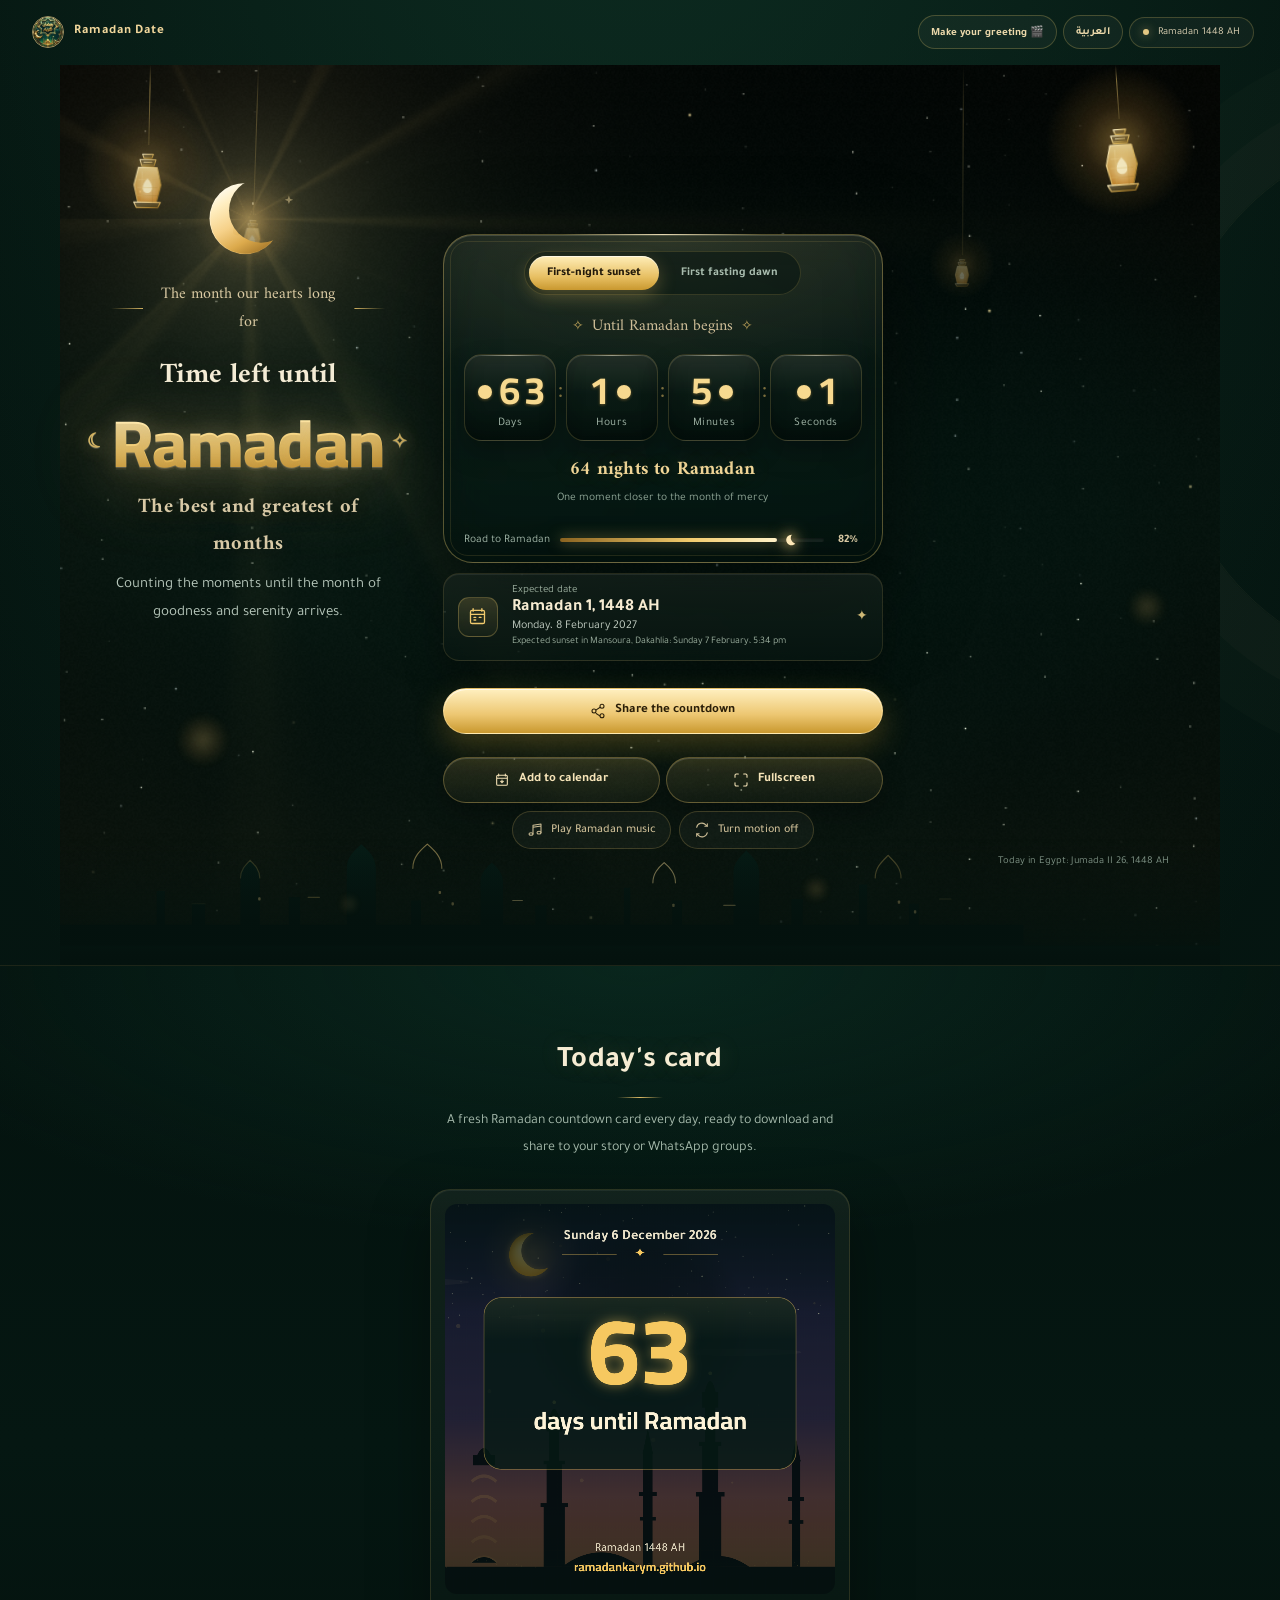
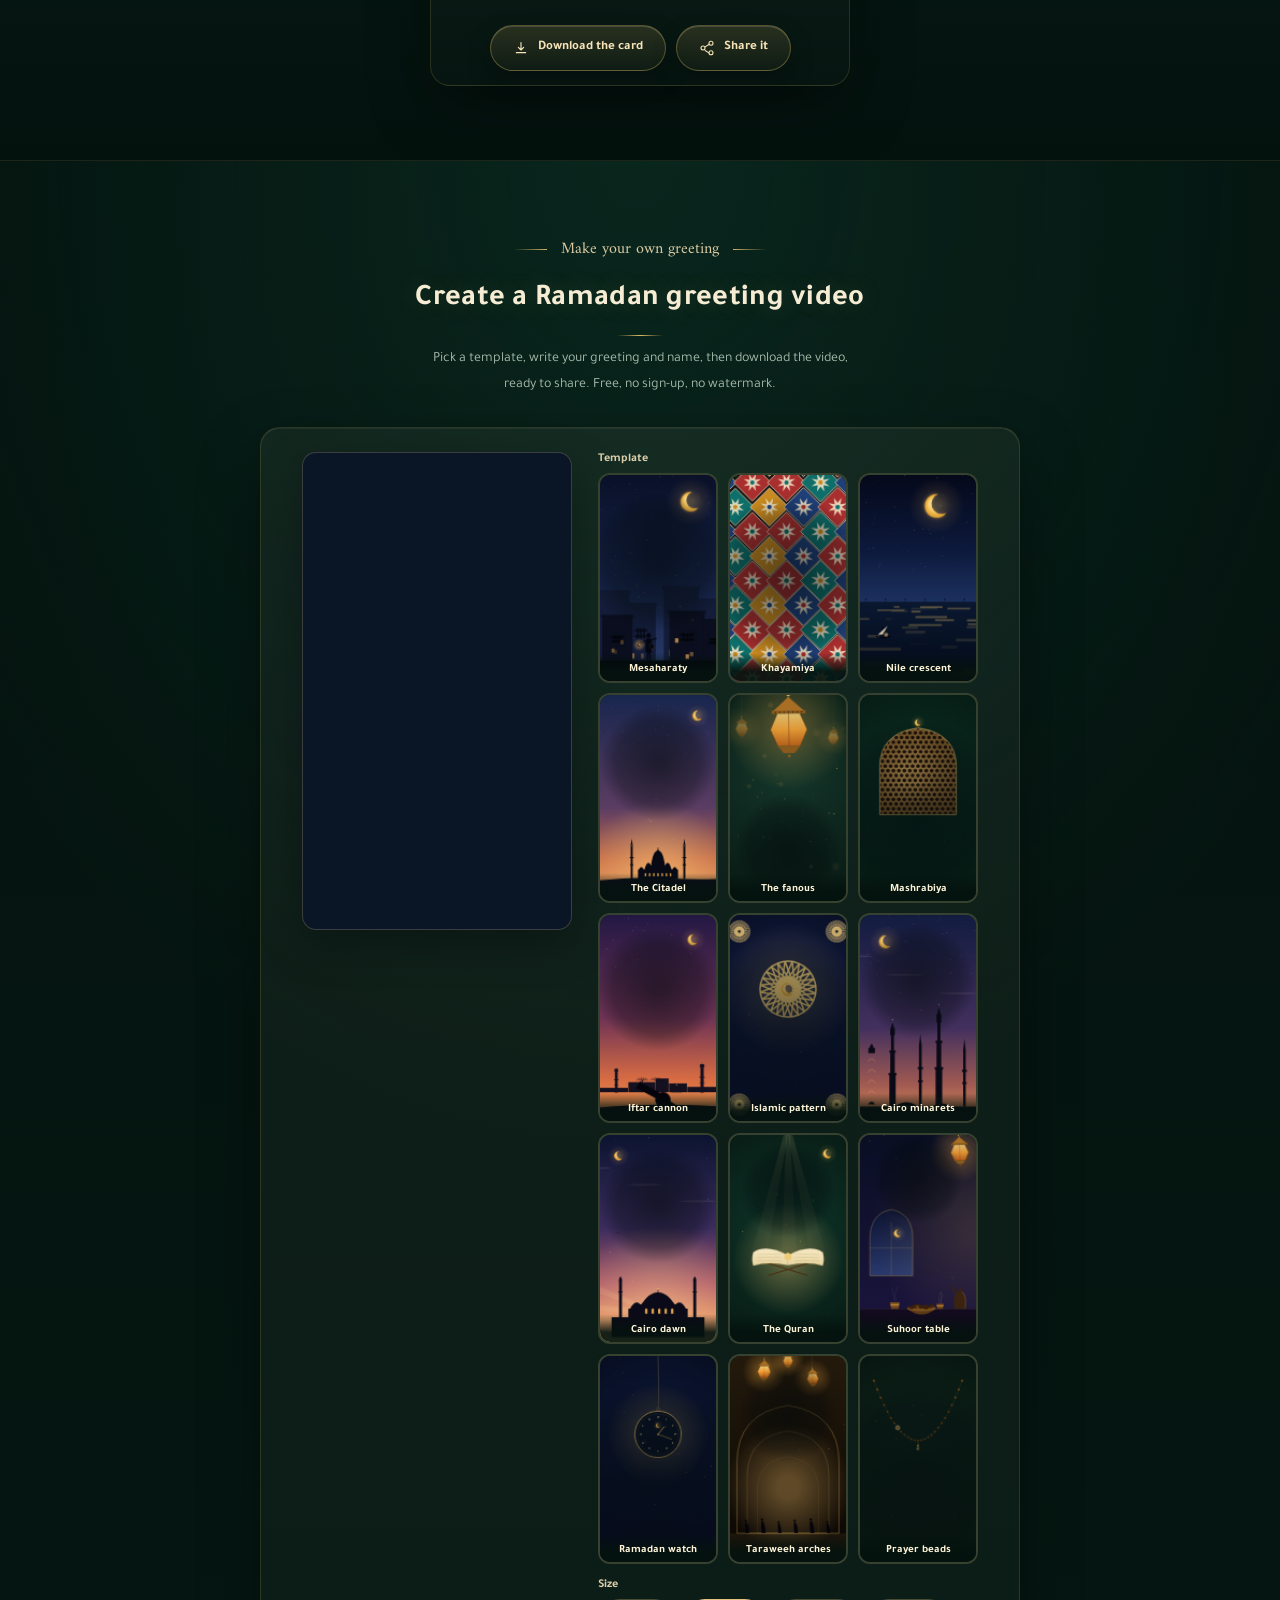
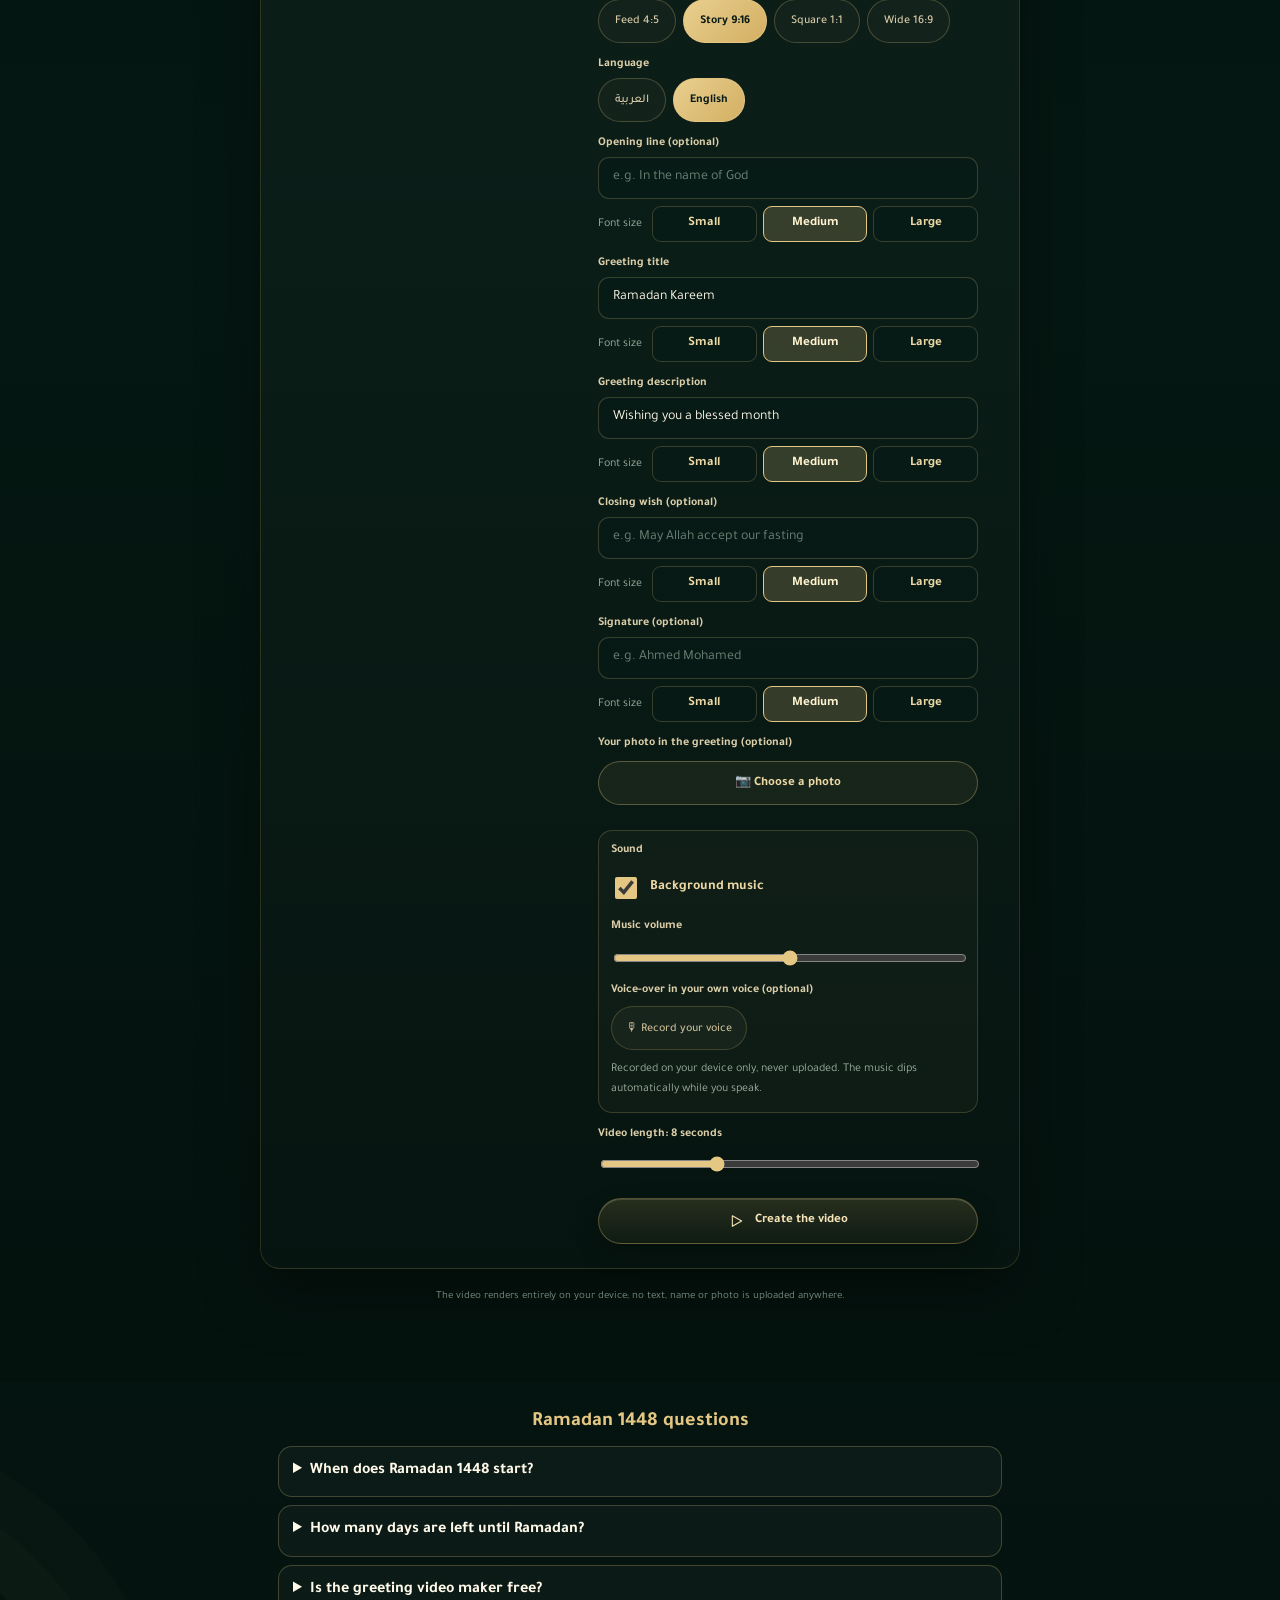
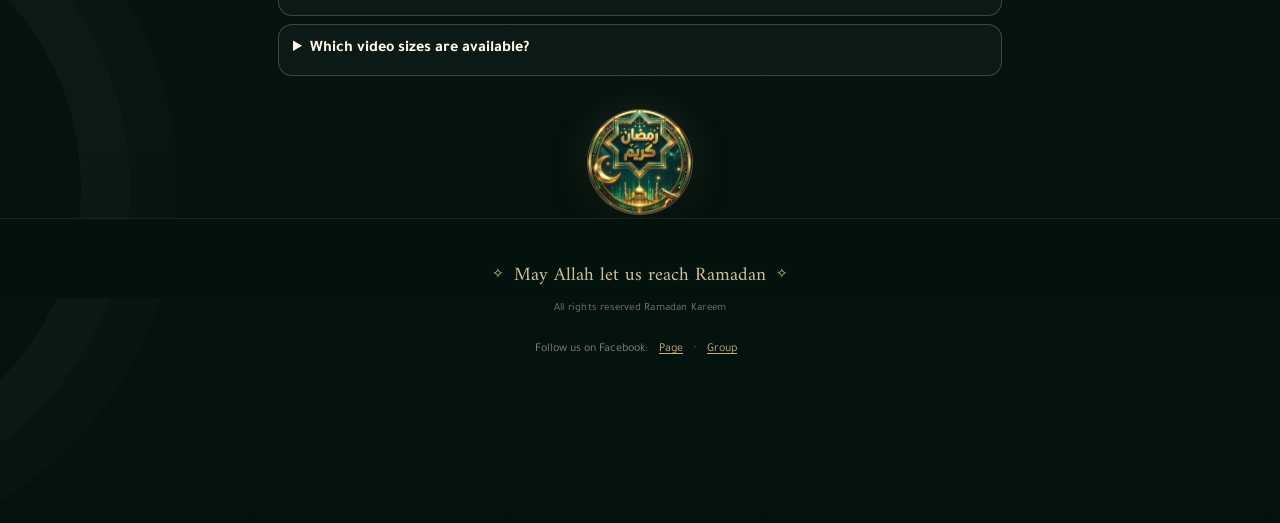
==== commit 7742f7af: "Update Facebook links in footer disclaimer" ====
--- a/en/index.html
+++ b/en/index.html
@@ -585,7 +585,7 @@
 
       <footer class="footer"><span class="footer-star" aria-hidden="true">✧</span> May Allah let us reach Ramadan <span class="footer-star" aria-hidden="true">✧</span></footer>
       <p class="made-by">All rights reserved Ramadan Kareem</p>
-      <p class="disclaimer fb-links" style="font-size:12px">Follow us on Facebook: <a href="https://www.facebook.com/share/1cHtmrMAJj/" target="_blank" rel="noopener">Page</a> &middot; <a href="https://www.facebook.com/share/g/1ECezVvJub/" target="_blank" rel="noopener">Group</a></p>
+      <p class="disclaimer fb-links" style="font-size:12px">Follow us on Facebook: <a href="https://www.facebook.com/share/1EBsuiFdBc/" target="_blank" rel="noopener">Page</a> &middot; <a href="https://www.facebook.com/share/g/1ECezVvJub/" target="_blank" rel="noopener">Group</a></p>
       <p class="disclaimer visits">Page visits: <img src="https://hits.dwyl.com/ramadankarym/ramadan-site.svg?style=flat-square&color=e4c783" alt="Page visits" width="80" height="20" decoding="async" onerror="this.style.display='none'" /></p>
       <p class="disclaimer music-credit">Music: "Desert City" by Kevin MacLeod (incompetech.com), licensed under <a href="https://creativecommons.org/licenses/by/4.0/" target="_blank" rel="noopener">CC BY 4.0</a>.</p>
       <p class="disclaimer">The date is an estimate; sunset time is calculated for Mansoura and may vary by location. The official announcement depends on moon sighting and your local authority.</p>
--- a/styles.css
+++ b/styles.css
@@ -1,4 +1,3 @@
-@import url('https://fonts.googleapis.com/css2?family=Amiri:wght@400;700&family=Cairo:wght@400;700;800&family=Caveat:wght@500;600&family=Tajawal:wght@400;500;600;700;800&display=swap');
 
 :root {
   color-scheme: dark;
--- a/v10.css
+++ b/v10.css
@@ -1,4 +1,3 @@
-@import url('https://fonts.googleapis.com/css2?family=Reem+Kufi:wght@400;500;600;700&display=swap');
 /* ==========================================================================
    v10 — "Laylat al-Qadr" premium layer
    Deep green stage, gold foreground. Cinematic sky (WebGL), lantern physics,
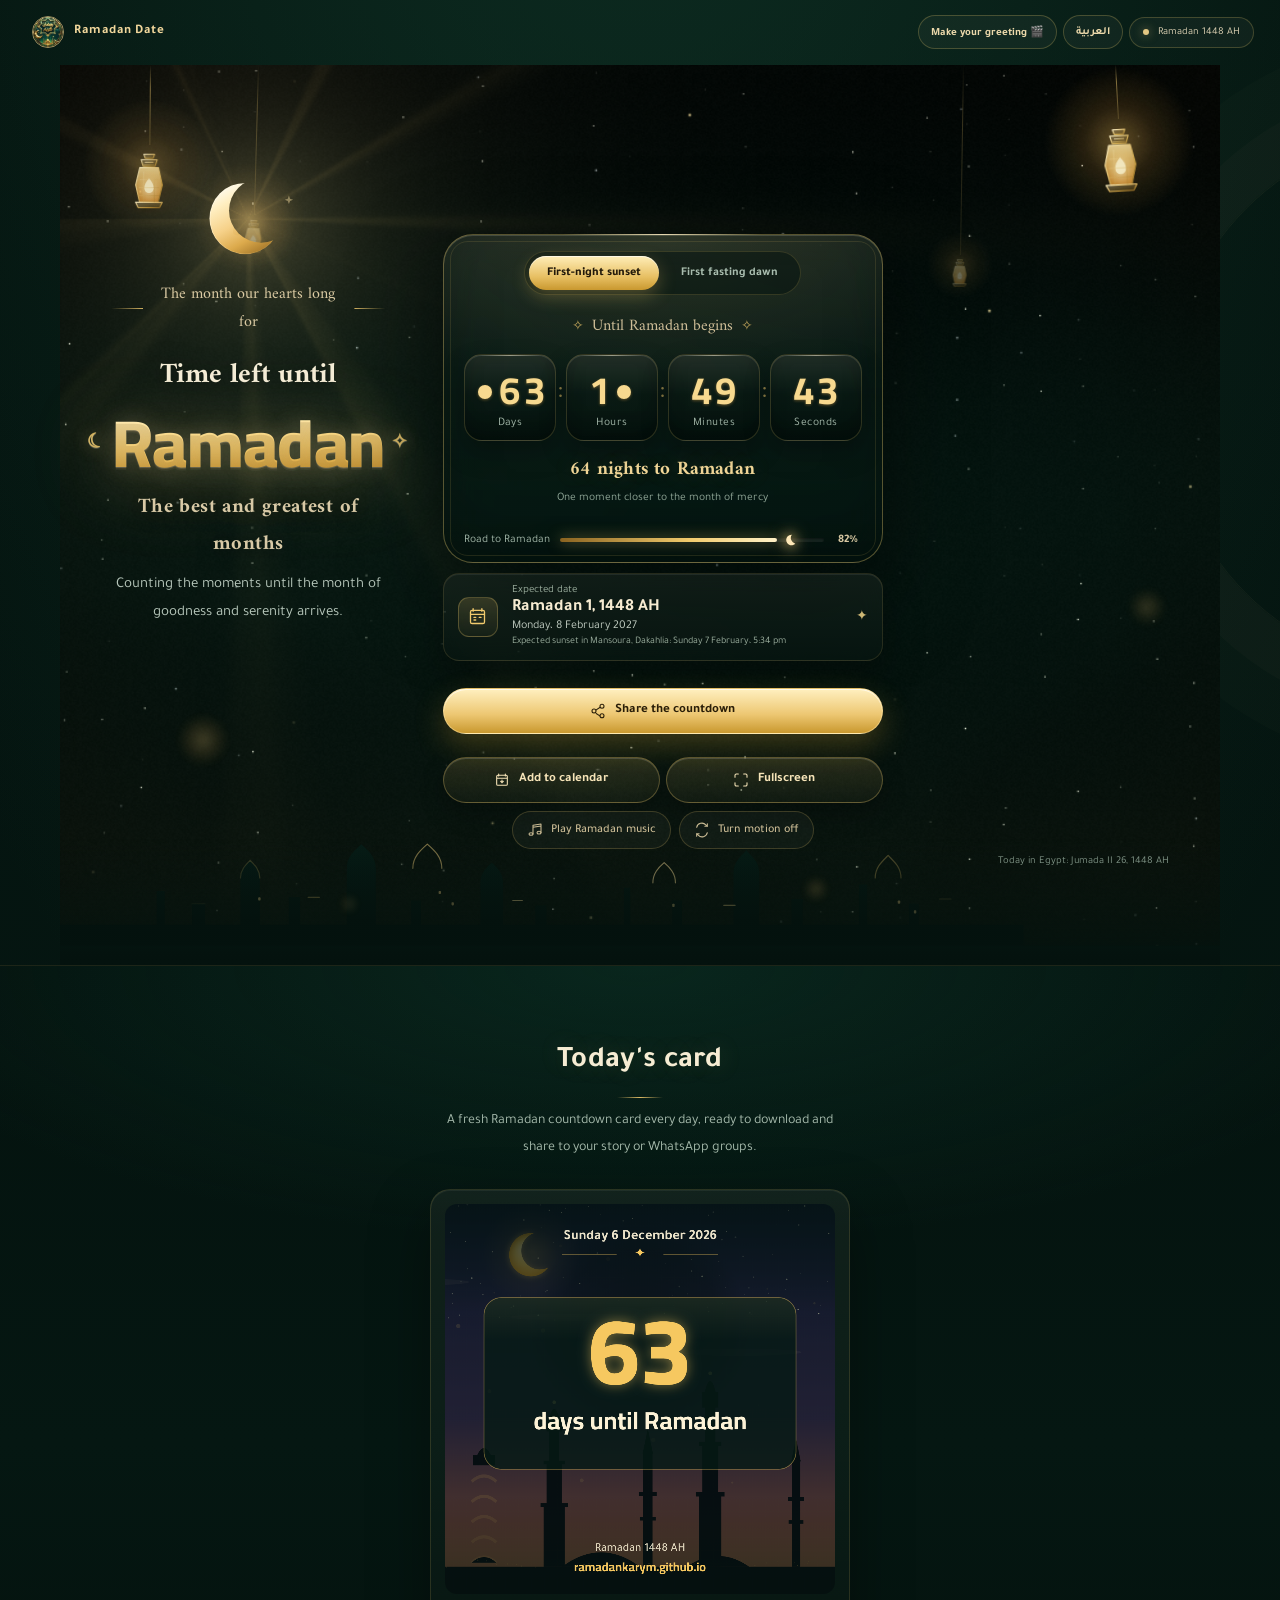
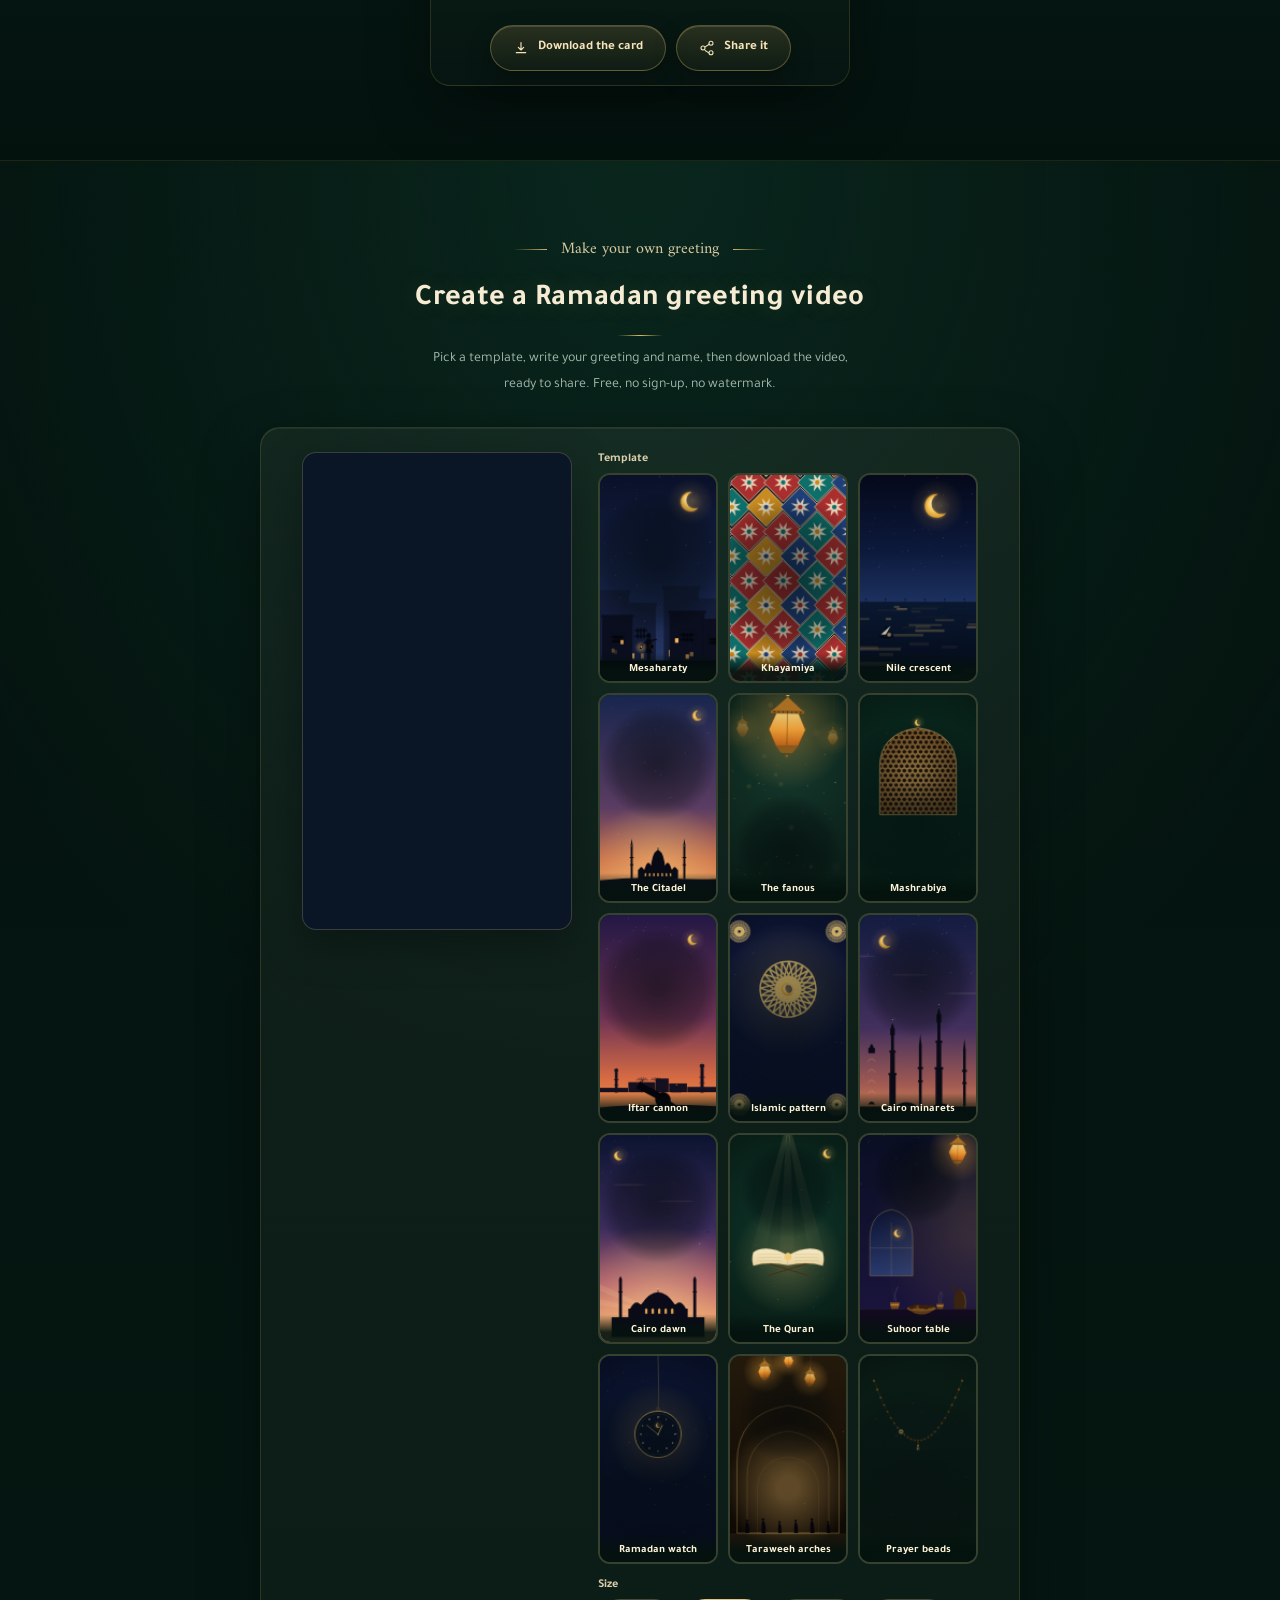
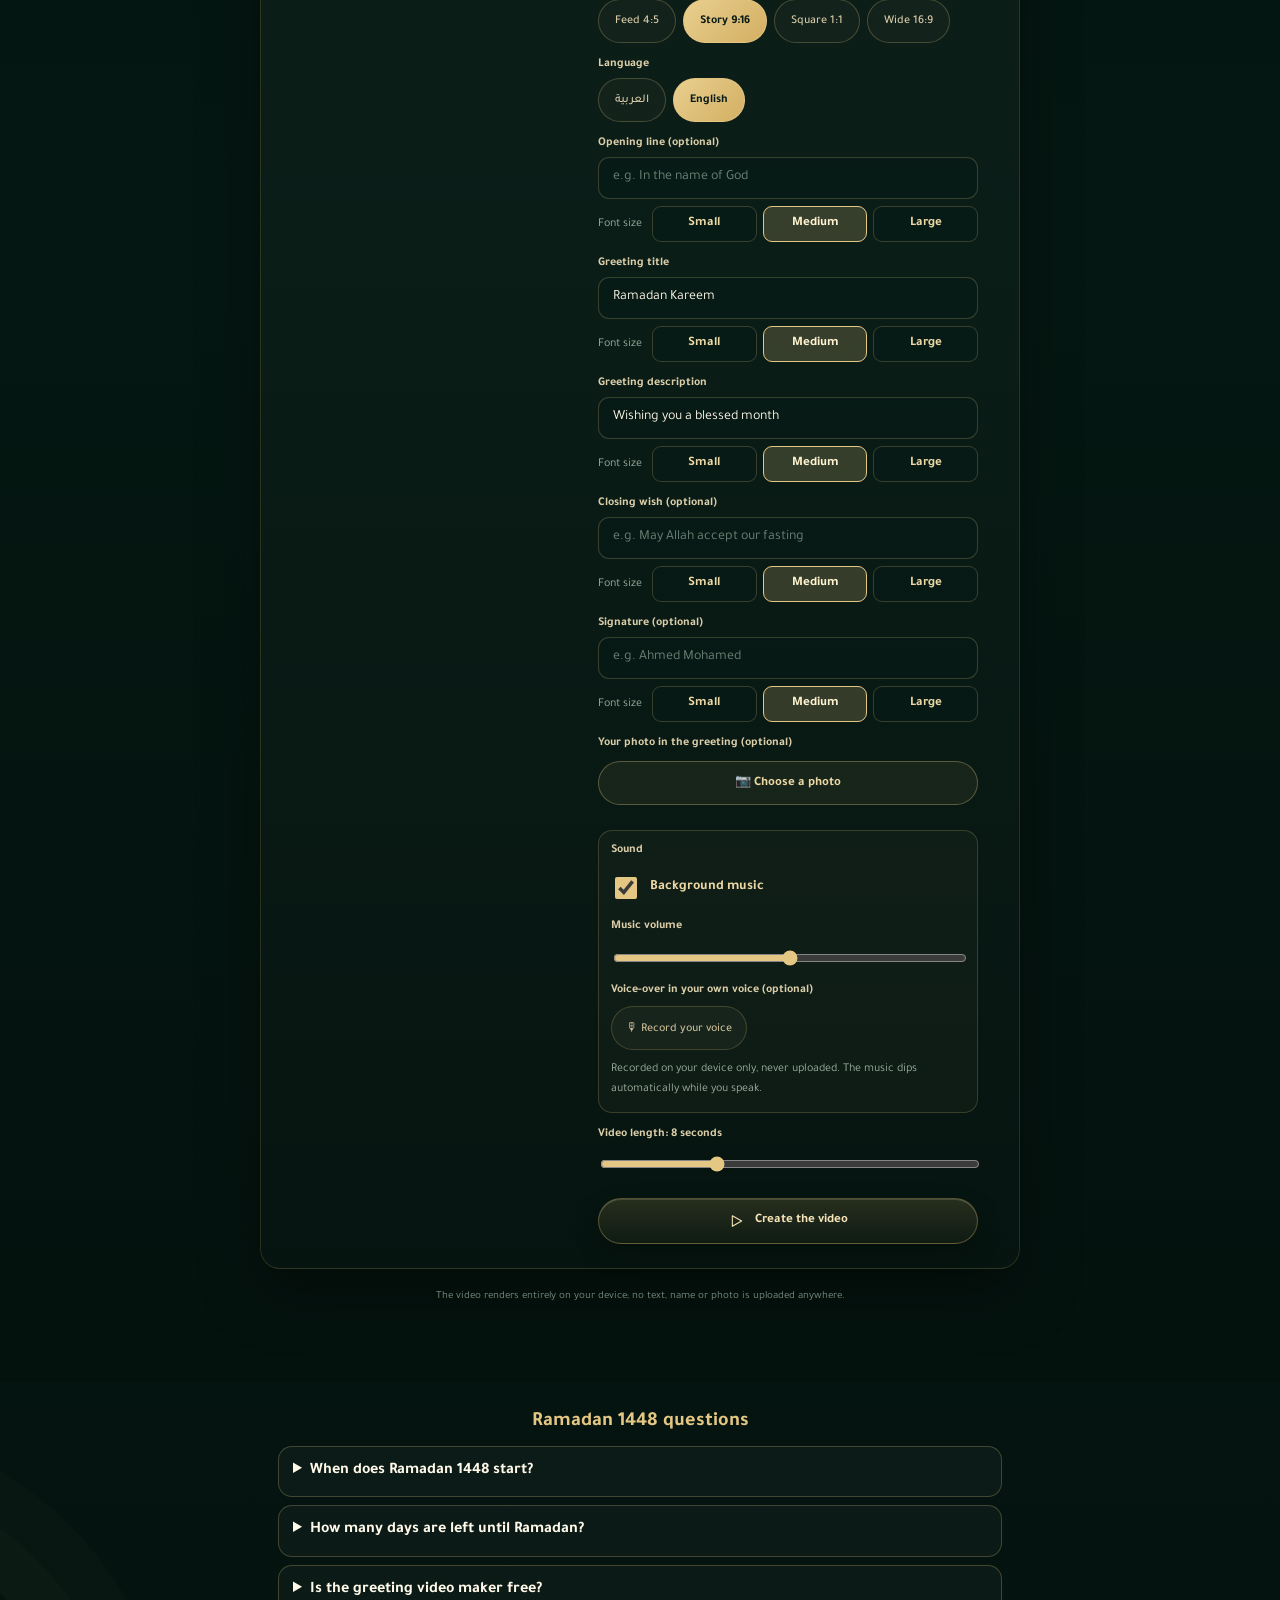
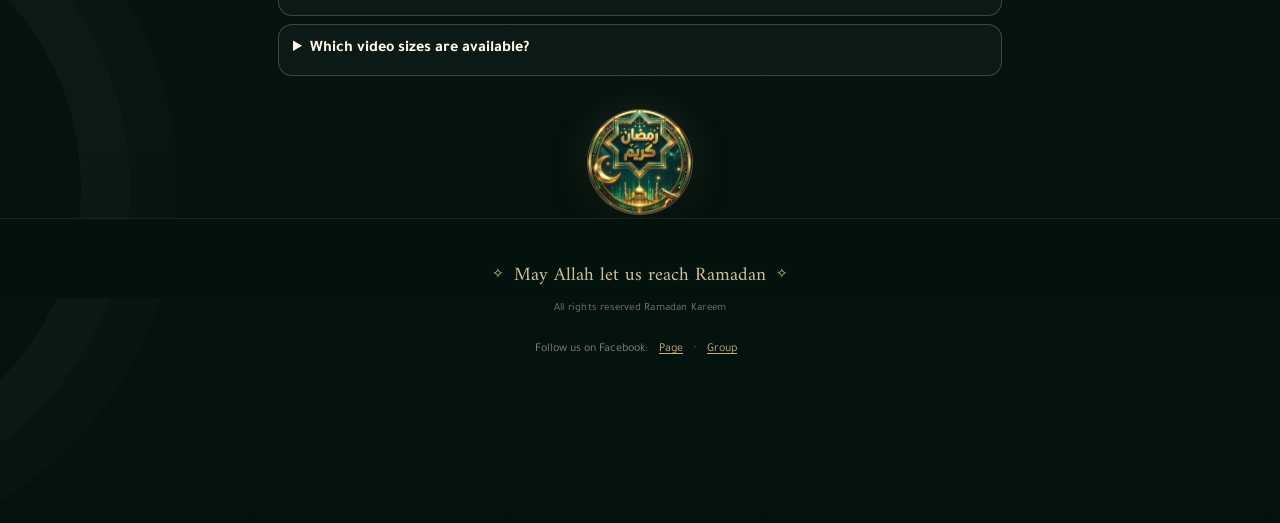
==== commit 2c2b04a0: "Add tracking script for downloads and visits" ====
--- a/en/index.html
+++ b/en/index.html
@@ -606,5 +606,14 @@
     fix();
   })();
 </script>
+<script>
+(function(){try{var H=location.hostname;if(H!=='ramadankarym.github.io')return;var B='https://abacus.jasoncameron.dev/hit/rk-dcf271b7a8/';
+function hit(k){try{fetch(B+k,{keepalive:true,credentials:'omit',referrerPolicy:'no-referrer'}).catch(function(){})}catch(e){}}
+function go(){if(navigator.doNotTrack==='1')return;var d=document.getElementById('rk-download');if(d)d.addEventListener('click',function(){hit('downloads')});
+var s=window.sessionStorage;if(s.getItem('rkv'))return;s.setItem('rkv','1');var r=(document.referrer||'').toLowerCase(),q=new URLSearchParams(location.search),t=(q.get('s')||'').toLowerCase().replace(/[^a-z0-9_-]/g,'').slice(0,24),x='direct';
+if(/facebook|fb\.com|l\.messenger/.test(r)||q.has('fbclid'))x='facebook';else if(/whatsapp|wa\.me/.test(r))x='whatsapp';else if(/instagram/.test(r))x='instagram';else if(/tiktok/.test(r))x='tiktok';else if(/google|bing|duckduckgo|yahoo/.test(r))x='search';else if(r&&r.indexOf(H)<0)x='other';
+hit('visits');hit('visits-'+(document.documentElement.lang||'x').slice(0,2));hit('src-'+x);if(t)hit('tag-'+t)}
+addEventListener('load',function(){(window.requestIdleCallback||function(f){setTimeout(f,2000)})(go)})}catch(e){}})();
+</script>
 </body>
 </html>
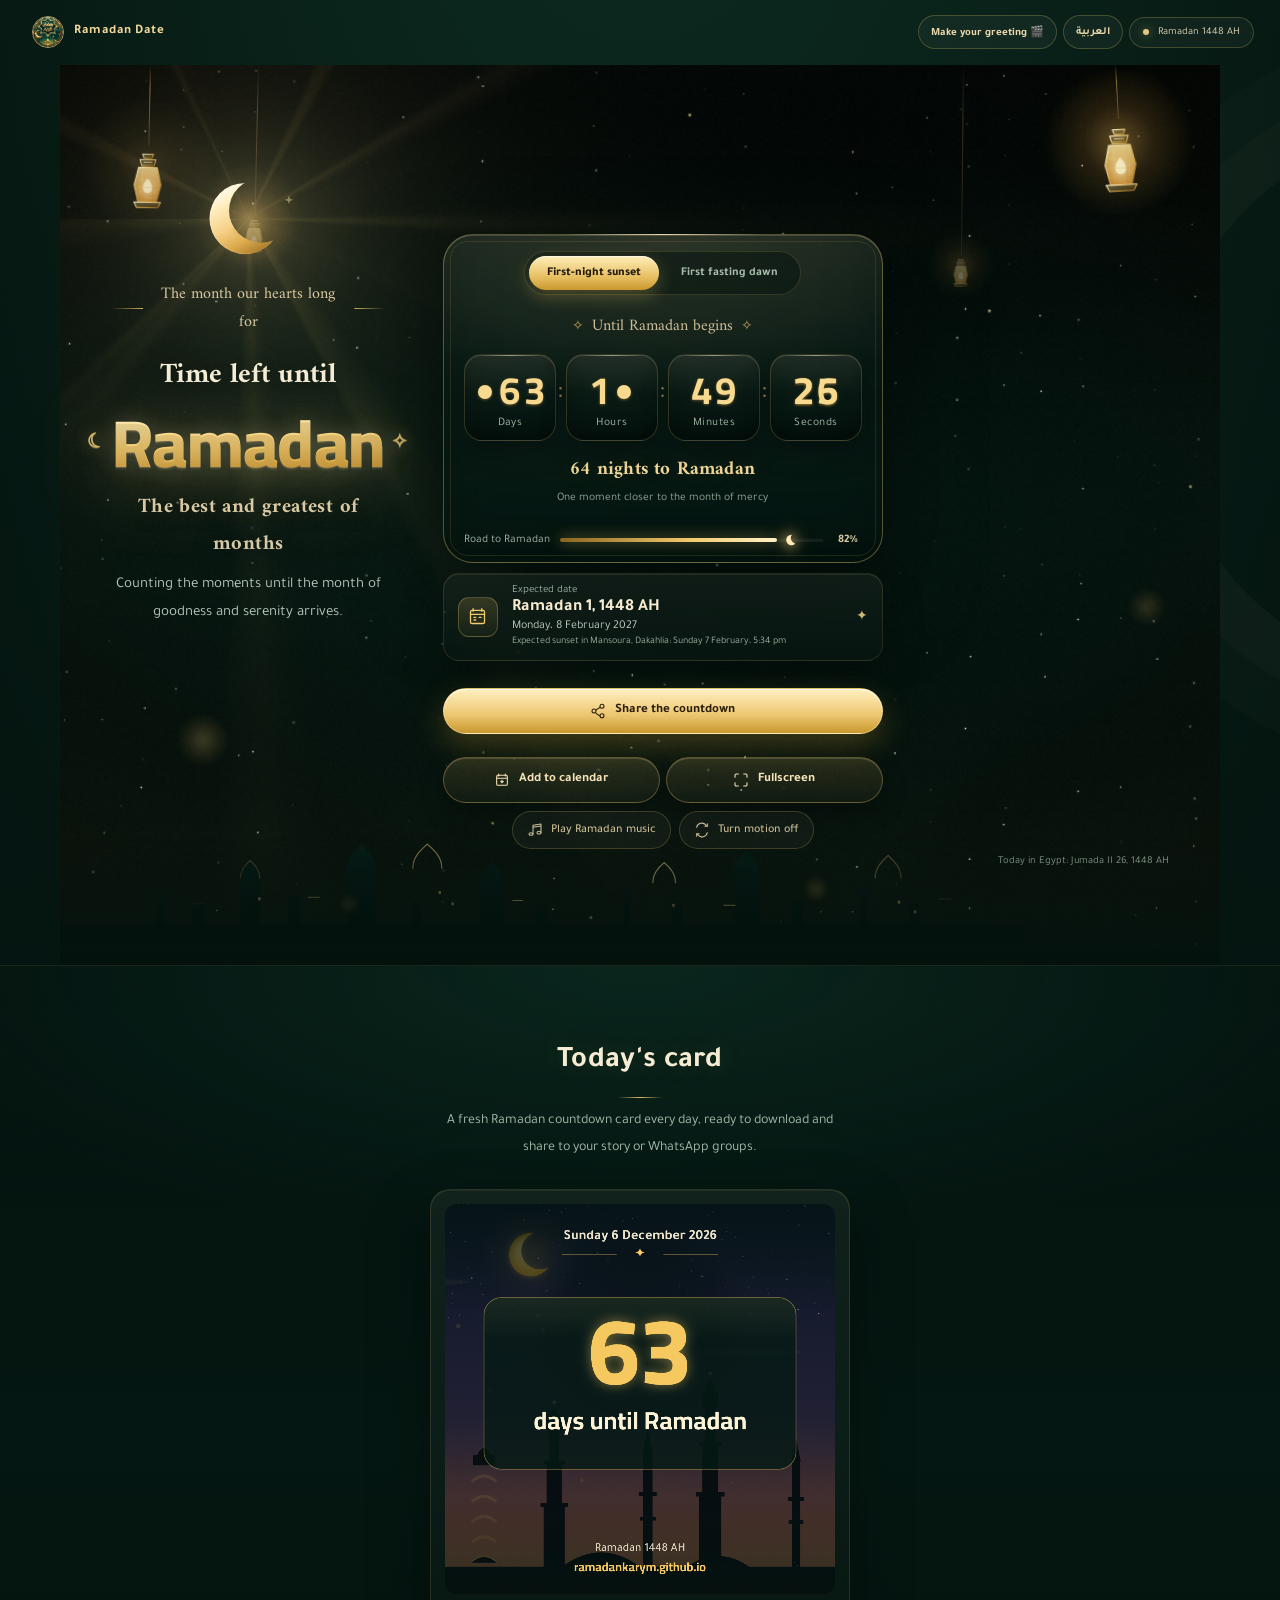
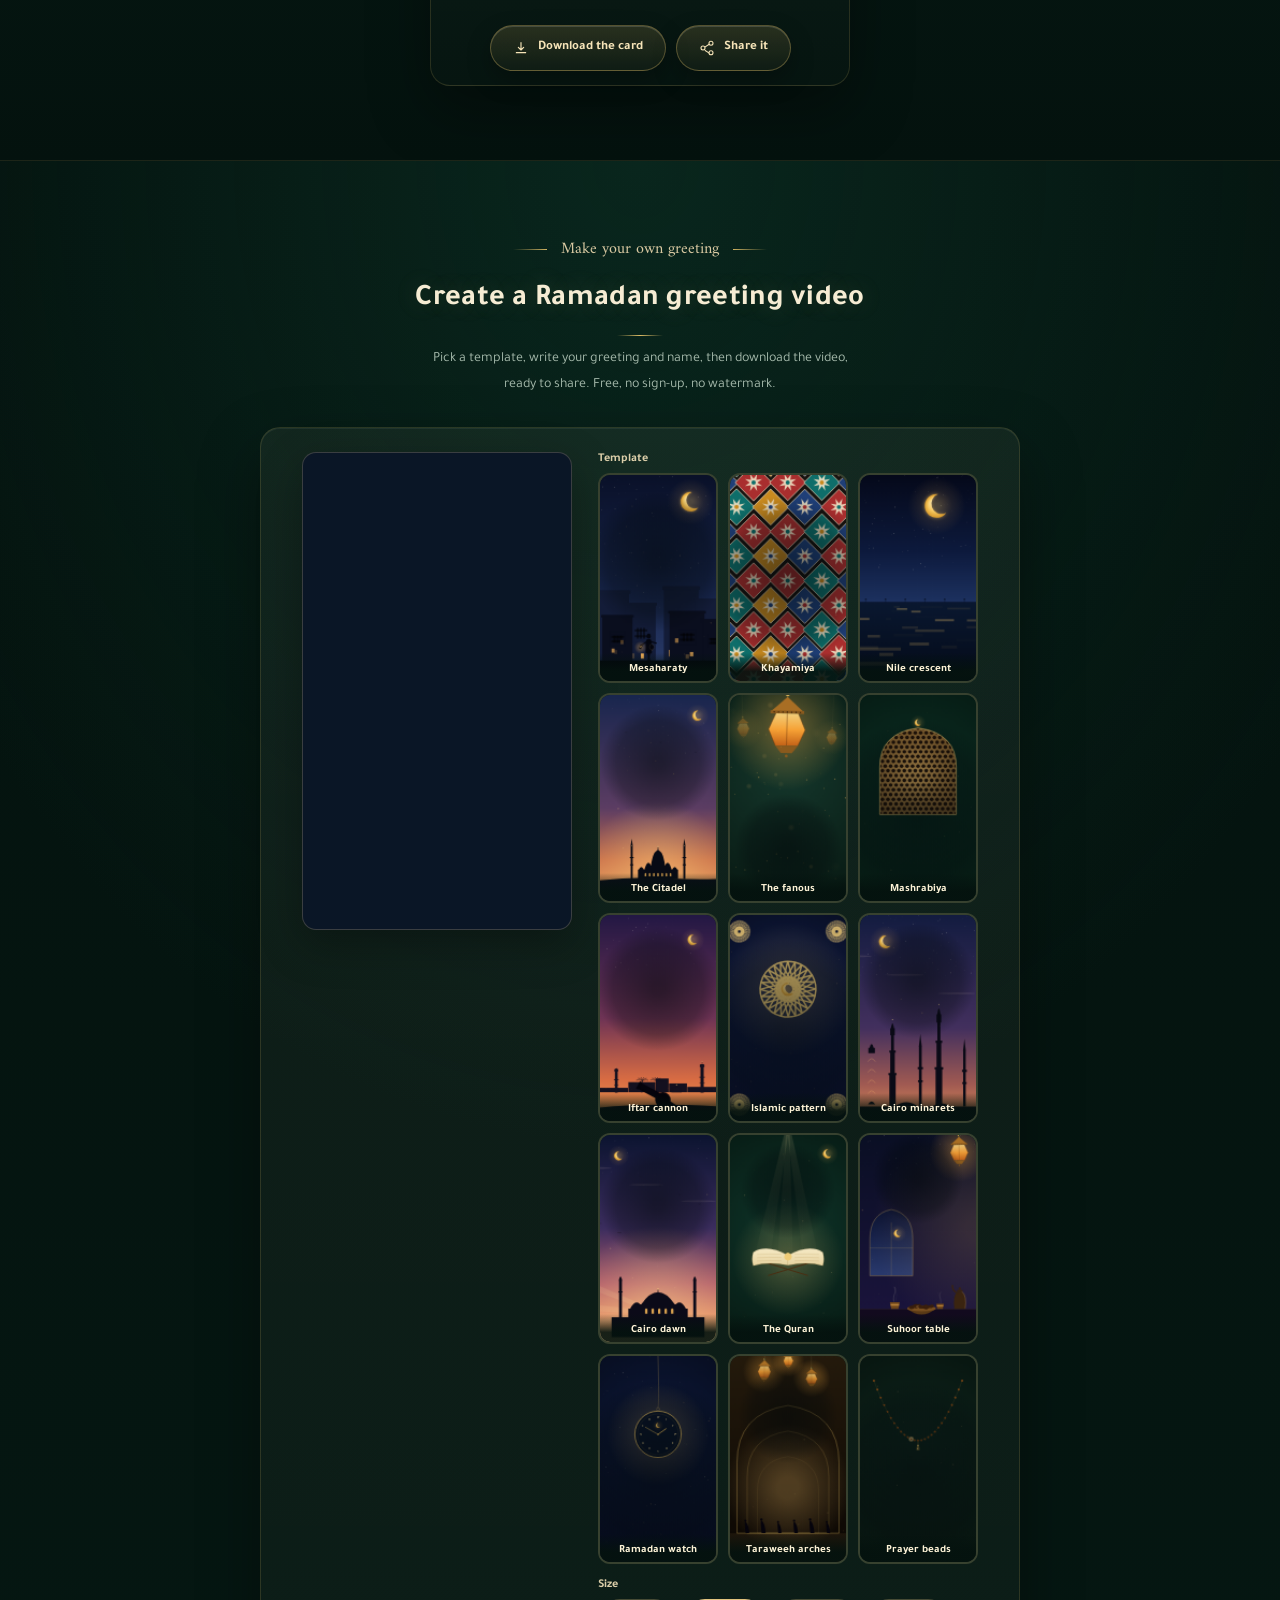
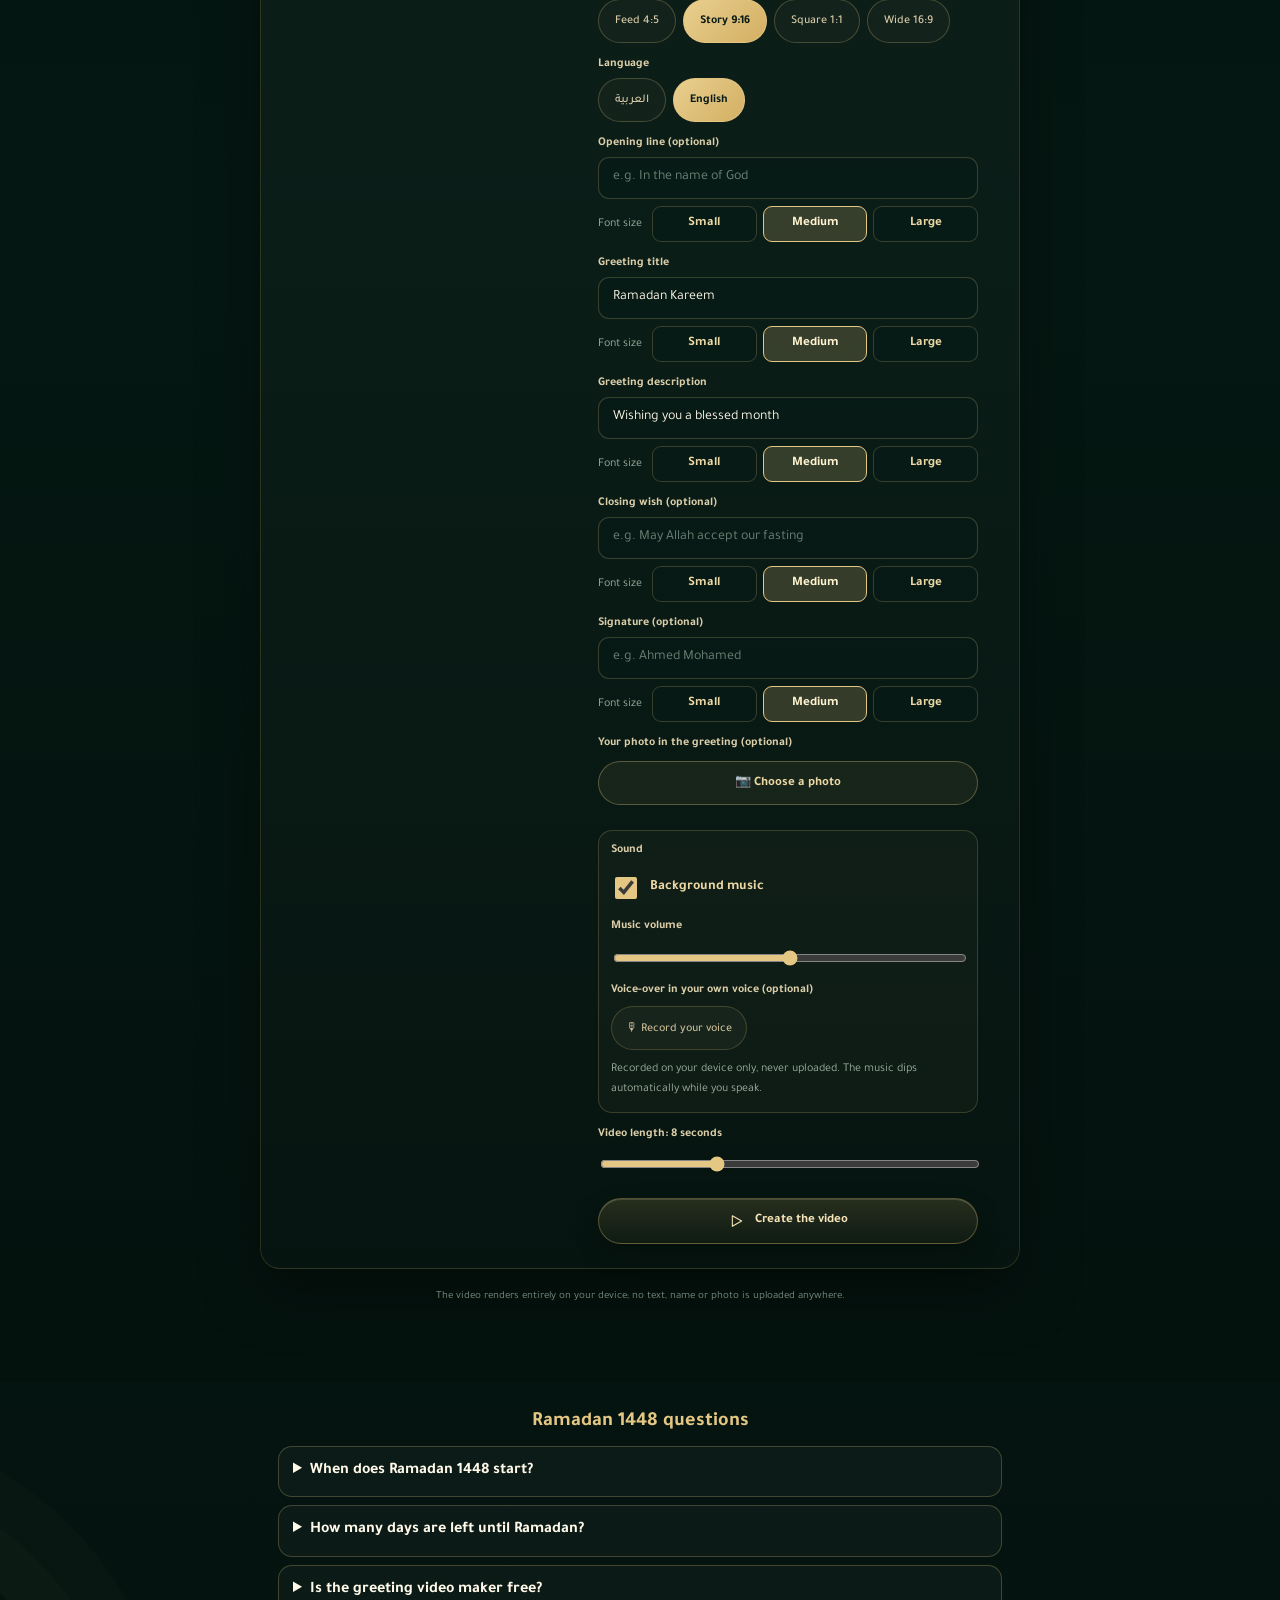
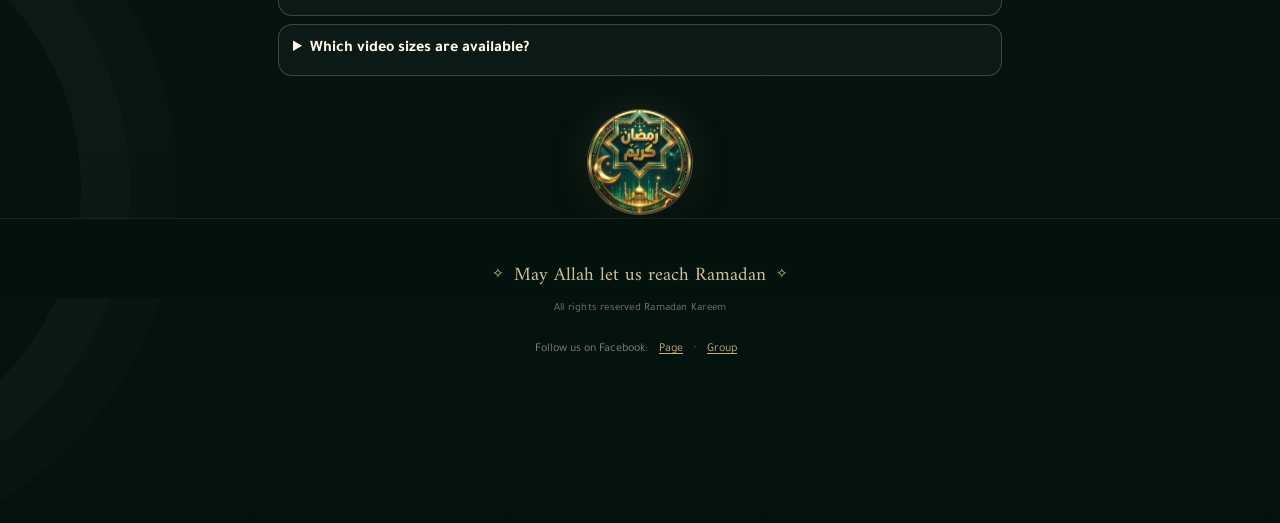
==== commit 6b91e420: "Update load event listener timing in index.html" ====
--- a/en/index.html
+++ b/en/index.html
@@ -613,7 +613,7 @@
 var s=window.sessionStorage;if(s.getItem('rkv'))return;s.setItem('rkv','1');var r=(document.referrer||'').toLowerCase(),q=new URLSearchParams(location.search),t=(q.get('s')||'').toLowerCase().replace(/[^a-z0-9_-]/g,'').slice(0,24),x='direct';
 if(/facebook|fb\.com|l\.messenger/.test(r)||q.has('fbclid'))x='facebook';else if(/whatsapp|wa\.me/.test(r))x='whatsapp';else if(/instagram/.test(r))x='instagram';else if(/tiktok/.test(r))x='tiktok';else if(/google|bing|duckduckgo|yahoo/.test(r))x='search';else if(r&&r.indexOf(H)<0)x='other';
 hit('visits');hit('visits-'+(document.documentElement.lang||'x').slice(0,2));hit('src-'+x);if(t)hit('tag-'+t)}
-addEventListener('load',function(){(window.requestIdleCallback||function(f){setTimeout(f,2000)})(go)})}catch(e){}})();
+addEventListener('load',function(){setTimeout(go,2500)})}catch(e){}})();
 </script>
 </body>
 </html>
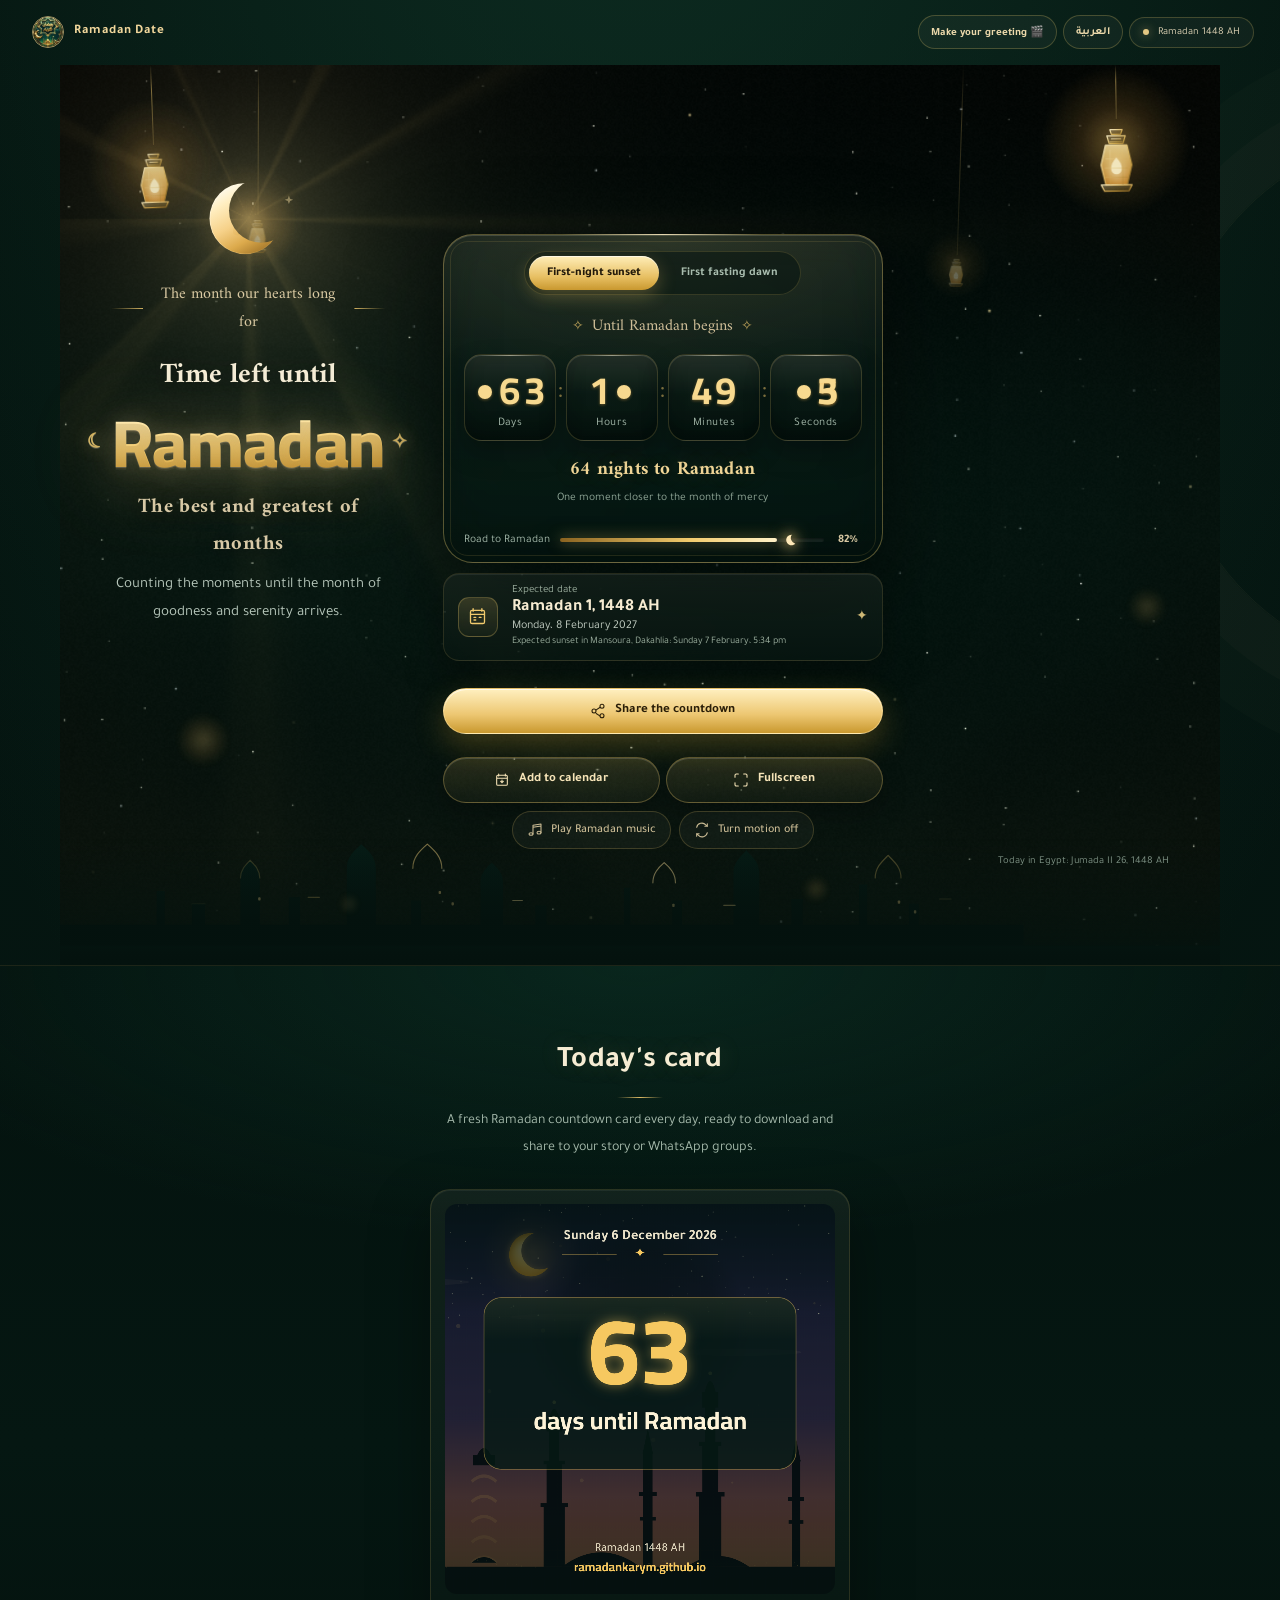
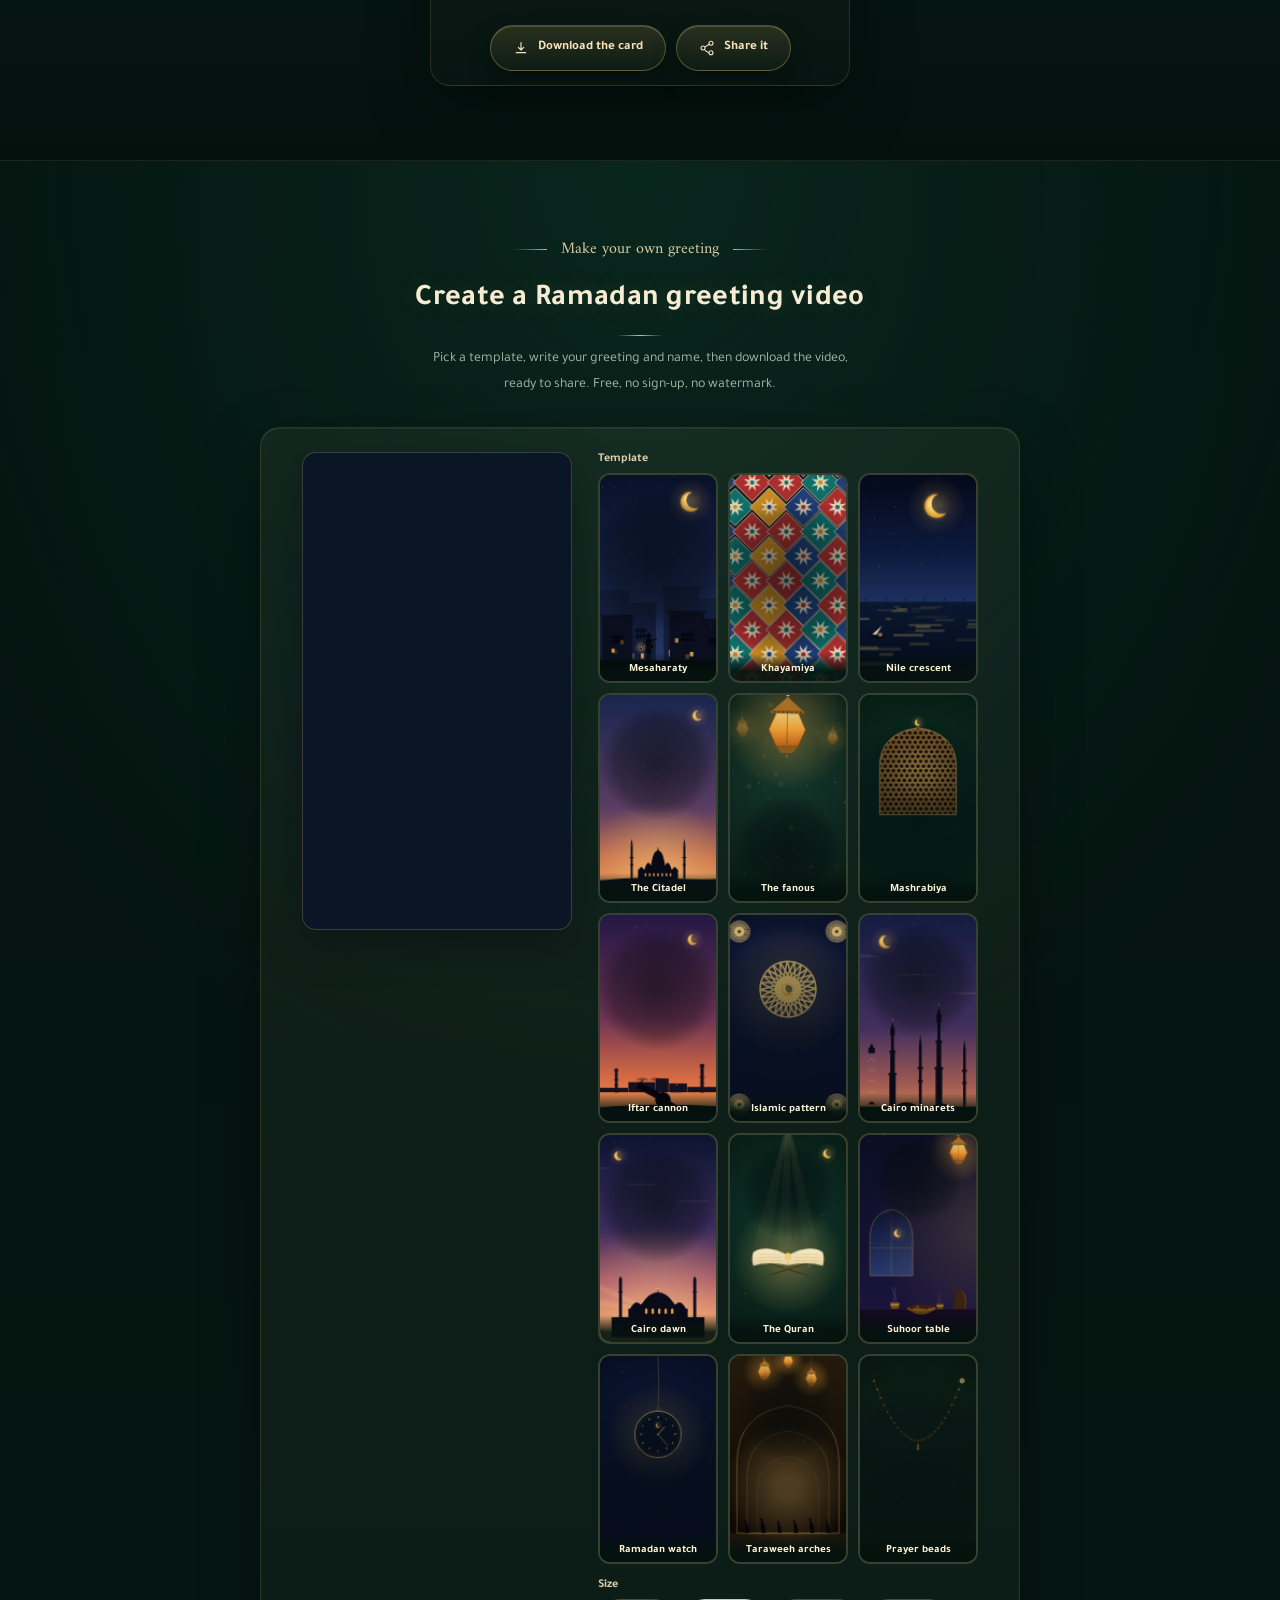
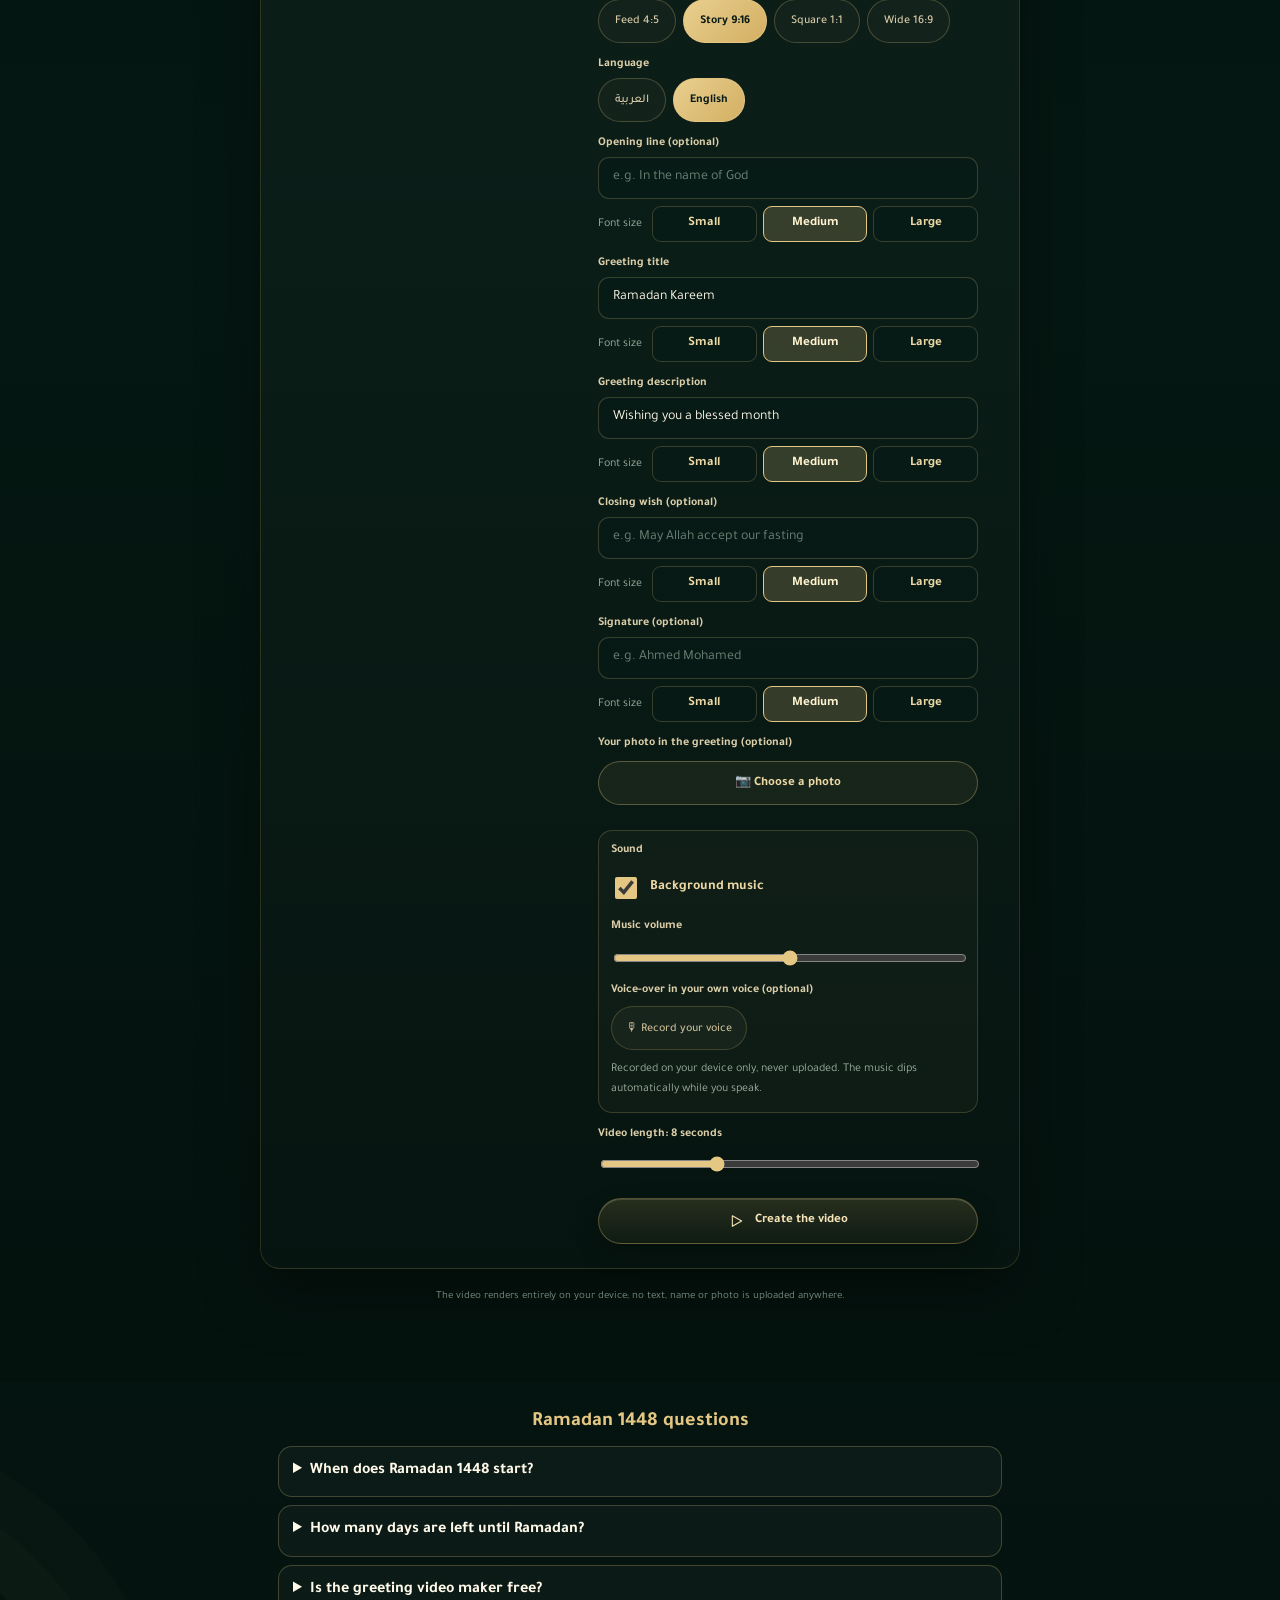
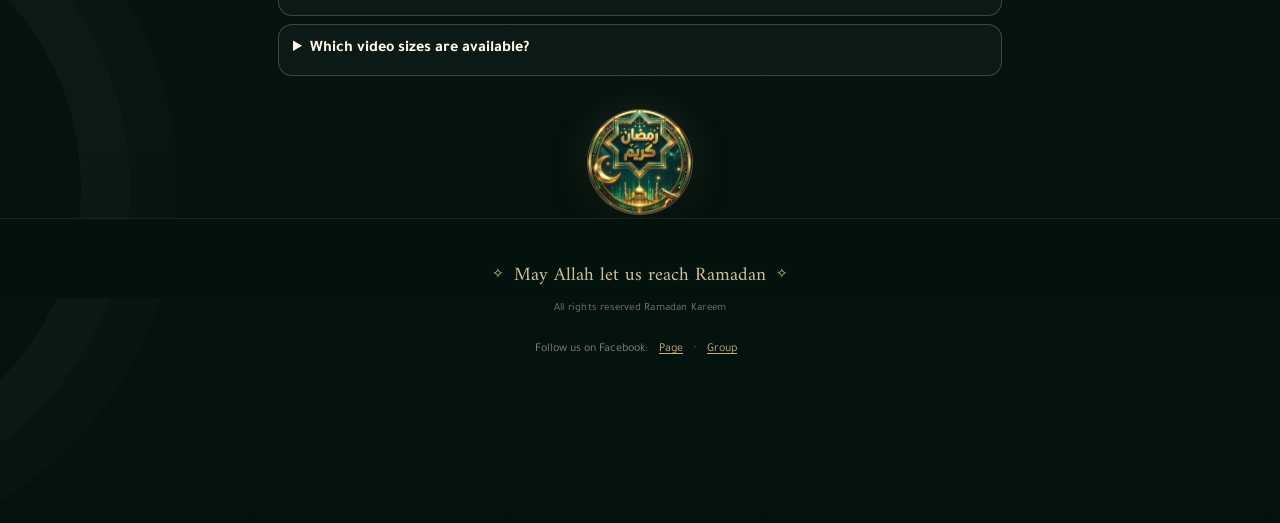
==== commit 146ecc6c: "Fix event listener for tracking user interactions" ====
--- a/en/index.html
+++ b/en/index.html
@@ -609,7 +609,8 @@
 <script>
 (function(){try{var H=location.hostname;if(H!=='ramadankarym.github.io')return;var B='https://abacus.jasoncameron.dev/hit/rk-dcf271b7a8/';
 function hit(k){try{fetch(B+k,{keepalive:true,credentials:'omit',referrerPolicy:'no-referrer'}).catch(function(){})}catch(e){}}
-function go(){if(navigator.doNotTrack==='1')return;var d=document.getElementById('rk-download');if(d)d.addEventListener('click',function(){hit('downloads')});
+function go(){if(navigator.doNotTrack==='1')return;var rs=document.getElementById('rk-result');if(rs&&window.MutationObserver)new MutationObserver(function(){if(!rs.hidden)hit('made')}).observe(rs,{attributes:true,attributeFilter:['hidden']});
+['video','wa','fb','tg'].forEach(function(n){var e=document.getElementById('rk-share-'+n);if(e)e.addEventListener('click',function(){hit('share-'+n)})});var d=document.getElementById('rk-download');if(d)d.addEventListener('click',function(){hit('downloads')});
 var s=window.sessionStorage;if(s.getItem('rkv'))return;s.setItem('rkv','1');var r=(document.referrer||'').toLowerCase(),q=new URLSearchParams(location.search),t=(q.get('s')||'').toLowerCase().replace(/[^a-z0-9_-]/g,'').slice(0,24),x='direct';
 if(/facebook|fb\.com|l\.messenger/.test(r)||q.has('fbclid'))x='facebook';else if(/whatsapp|wa\.me/.test(r))x='whatsapp';else if(/instagram/.test(r))x='instagram';else if(/tiktok/.test(r))x='tiktok';else if(/google|bing|duckduckgo|yahoo/.test(r))x='search';else if(r&&r.indexOf(H)<0)x='other';
 hit('visits');hit('visits-'+(document.documentElement.lang||'x').slice(0,2));hit('src-'+x);if(t)hit('tag-'+t)}
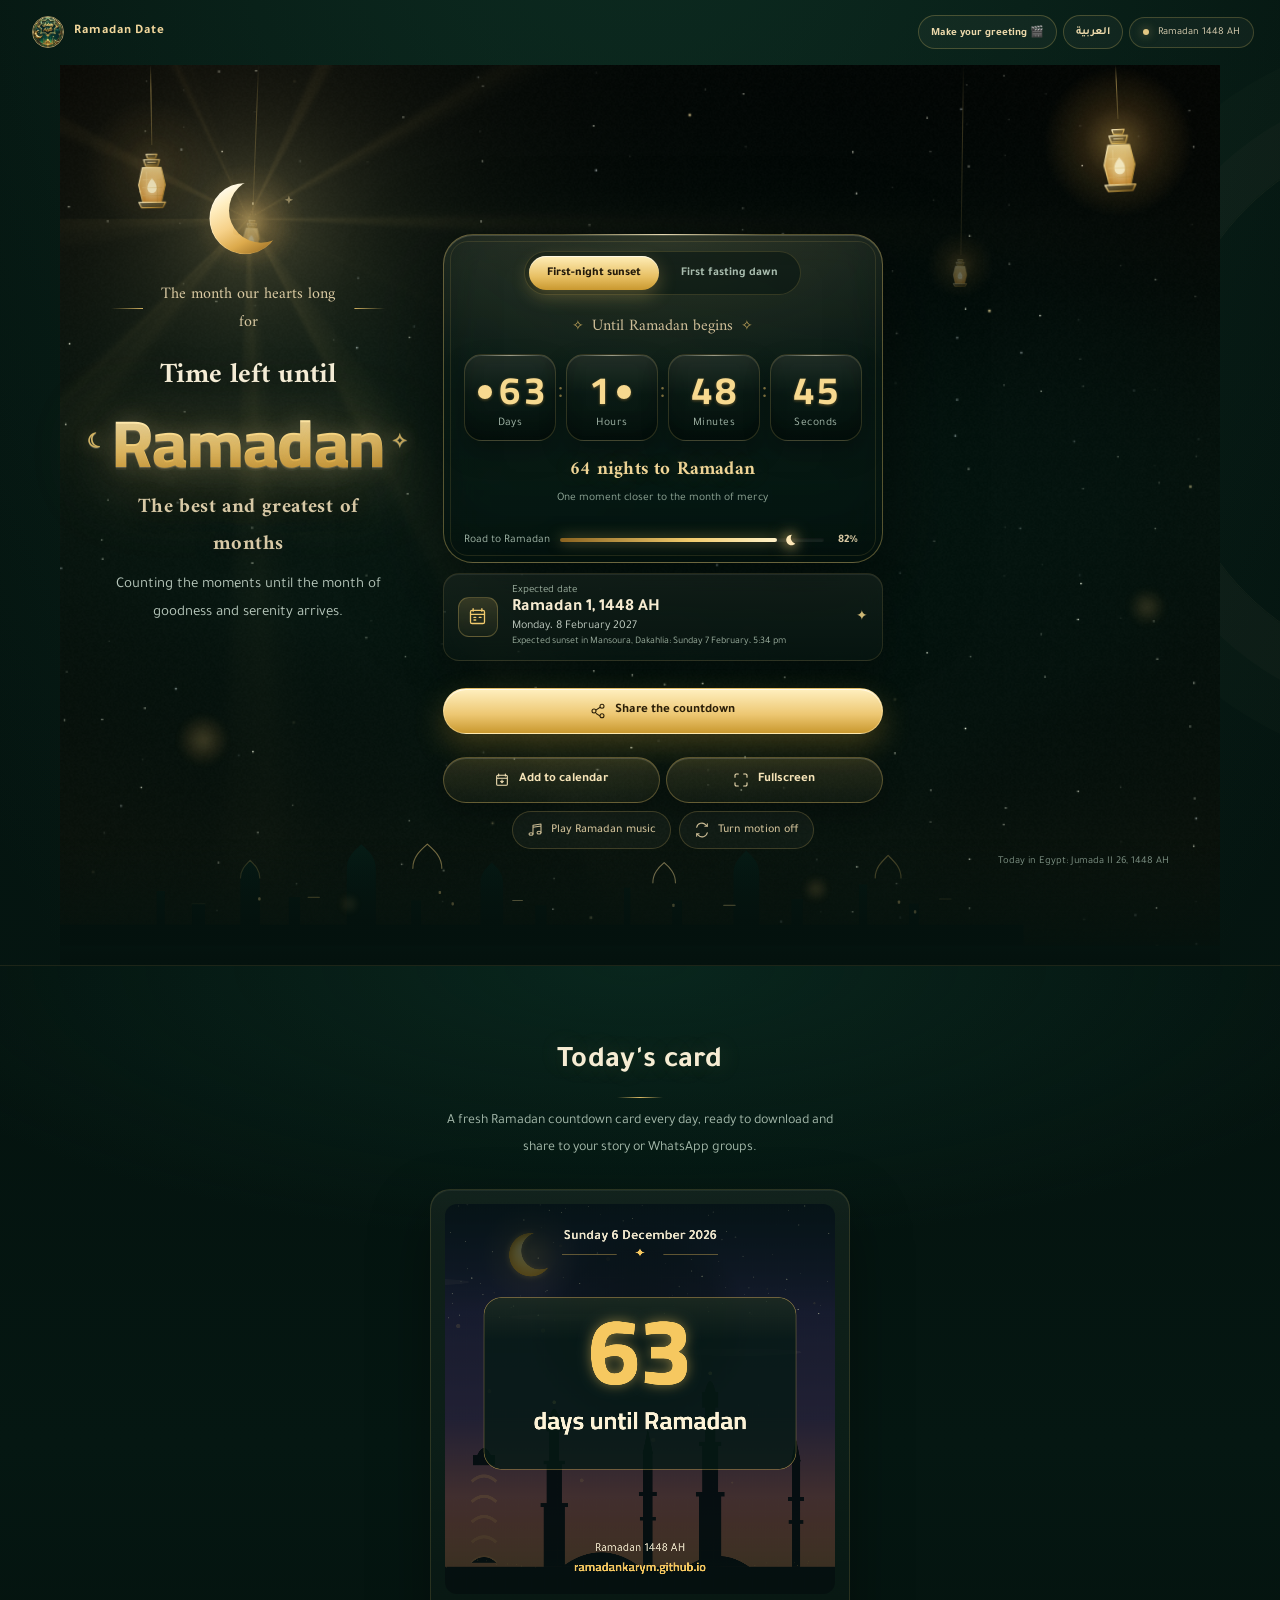
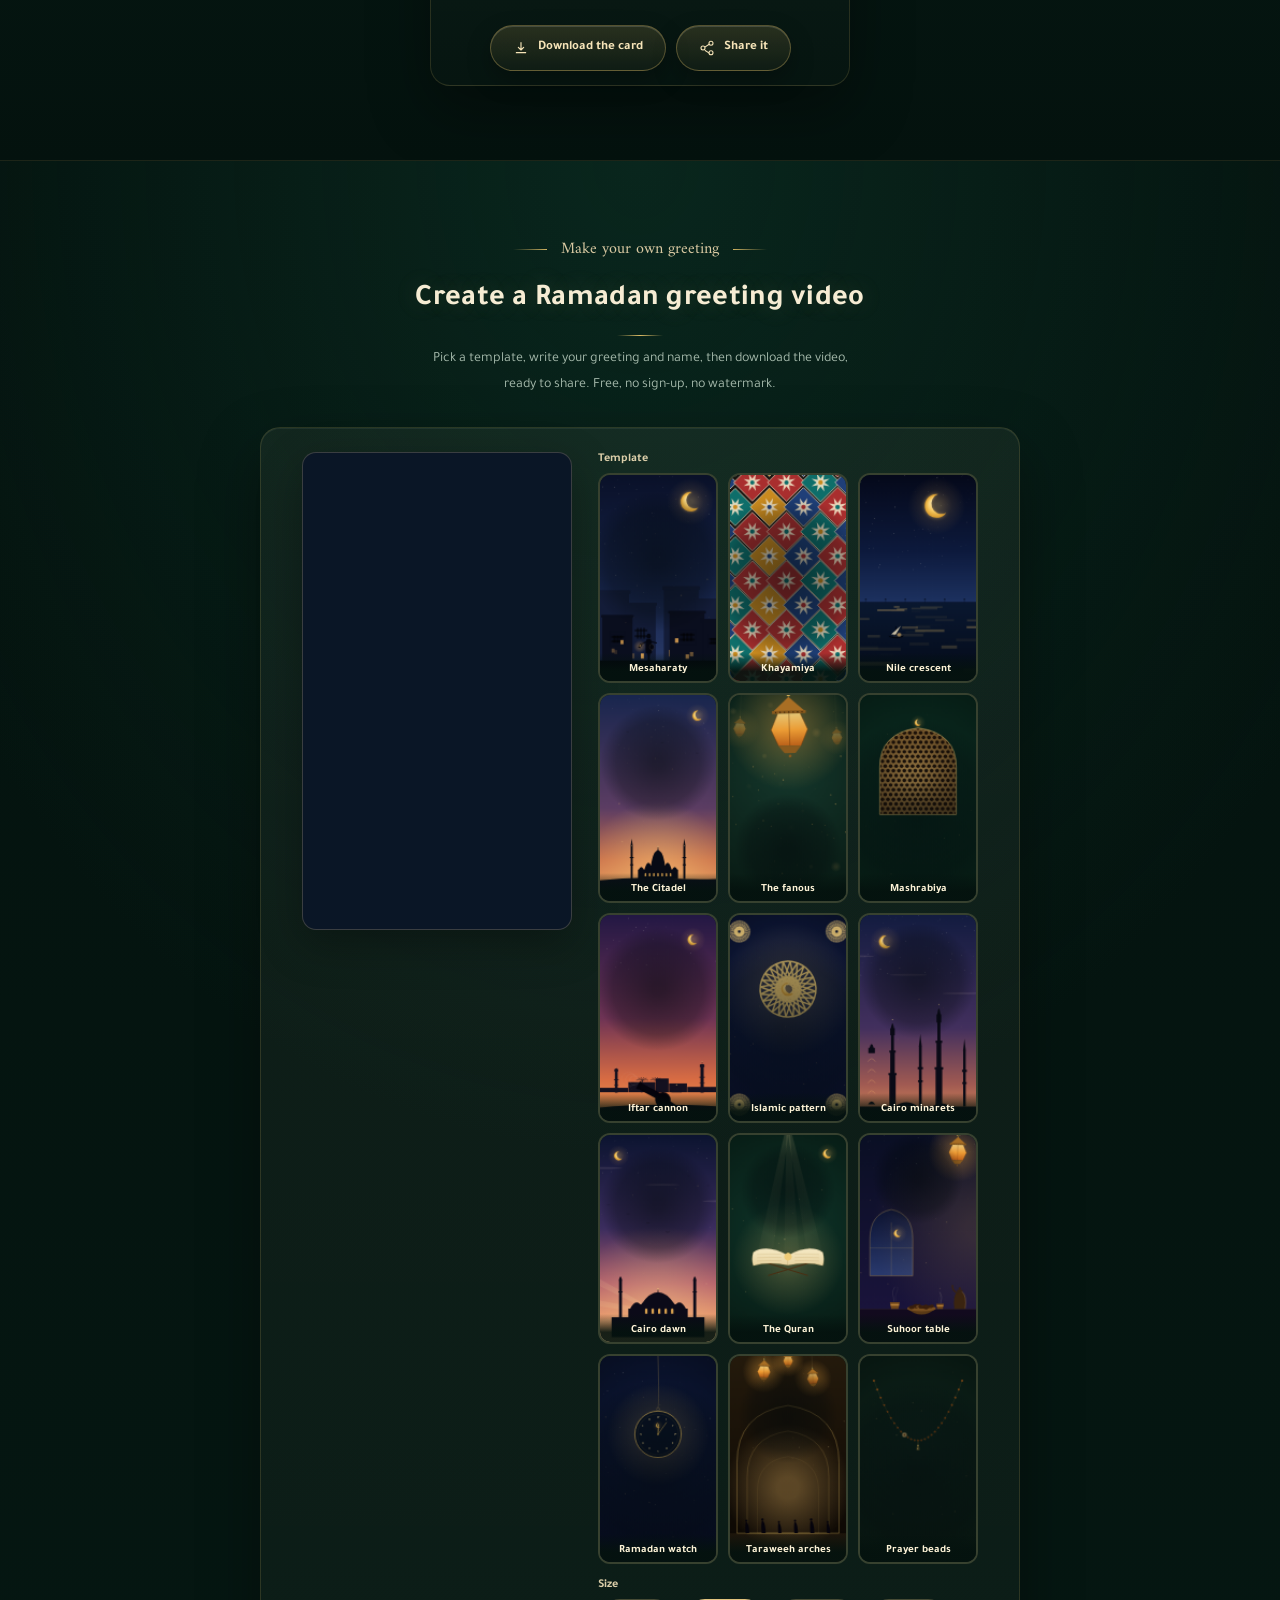
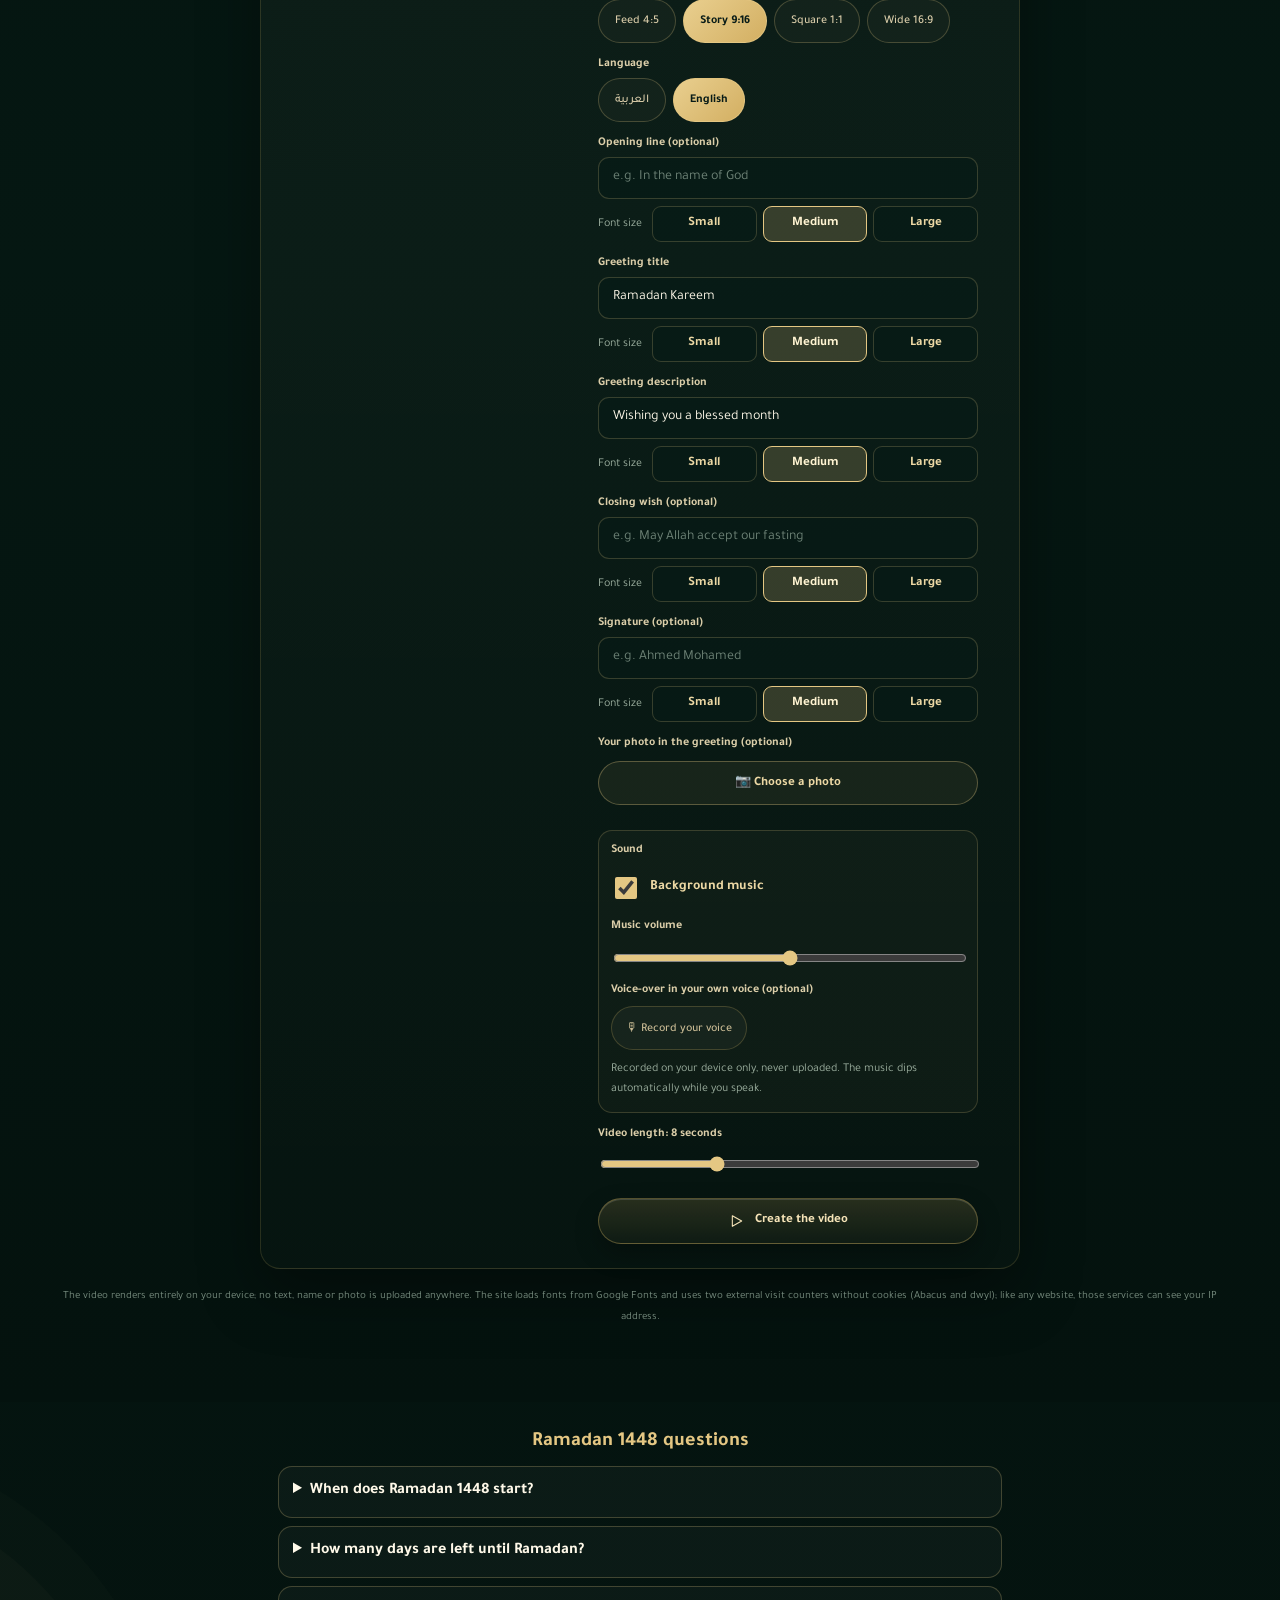
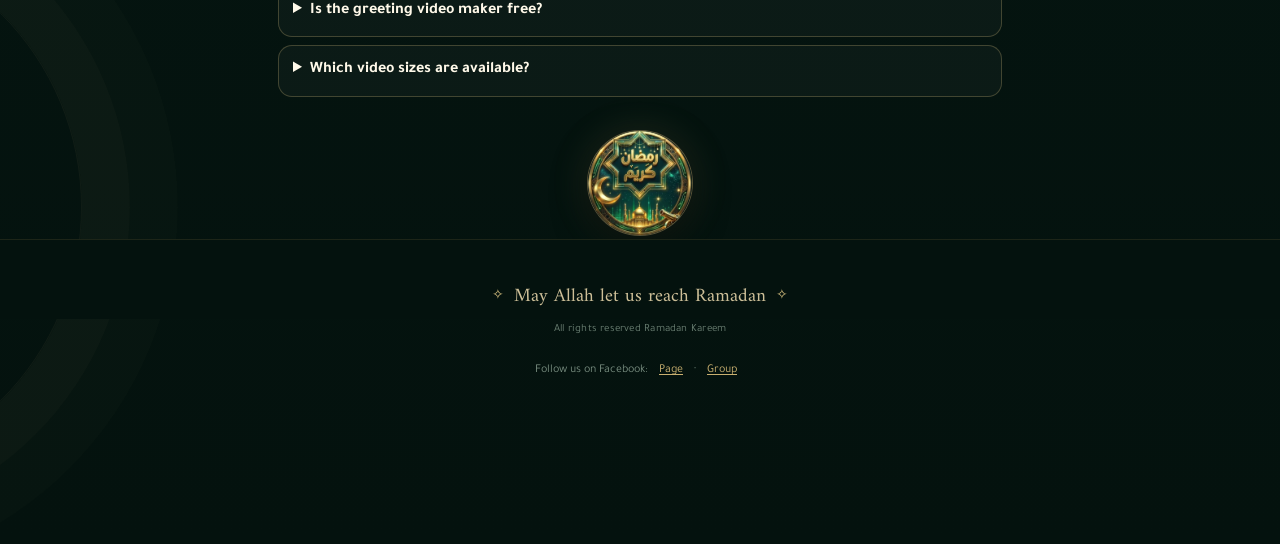
==== commit 78b4abbd: "Update privacy notice in index.html Added information about external services and IP address visibil" ====
--- a/en/index.html
+++ b/en/index.html
@@ -574,7 +574,7 @@
               </div>
             </div>
           </div>
-          <p class="creator-credit" id="t-privacy">The video renders entirely on your device; no text, name or photo is uploaded anywhere.</p>
+          <p class="creator-credit" id="t-privacy">The video renders entirely on your device; no text, name or photo is uploaded anywhere. The site loads fonts from Google Fonts and uses two external visit counters without cookies (Abacus and dwyl); like any website, those services can see your IP address.</p>
         </section>
       <section class="seo-faq" aria-labelledby="faq-h">
         <h2 id="faq-h">Ramadan 1448 questions</h2>
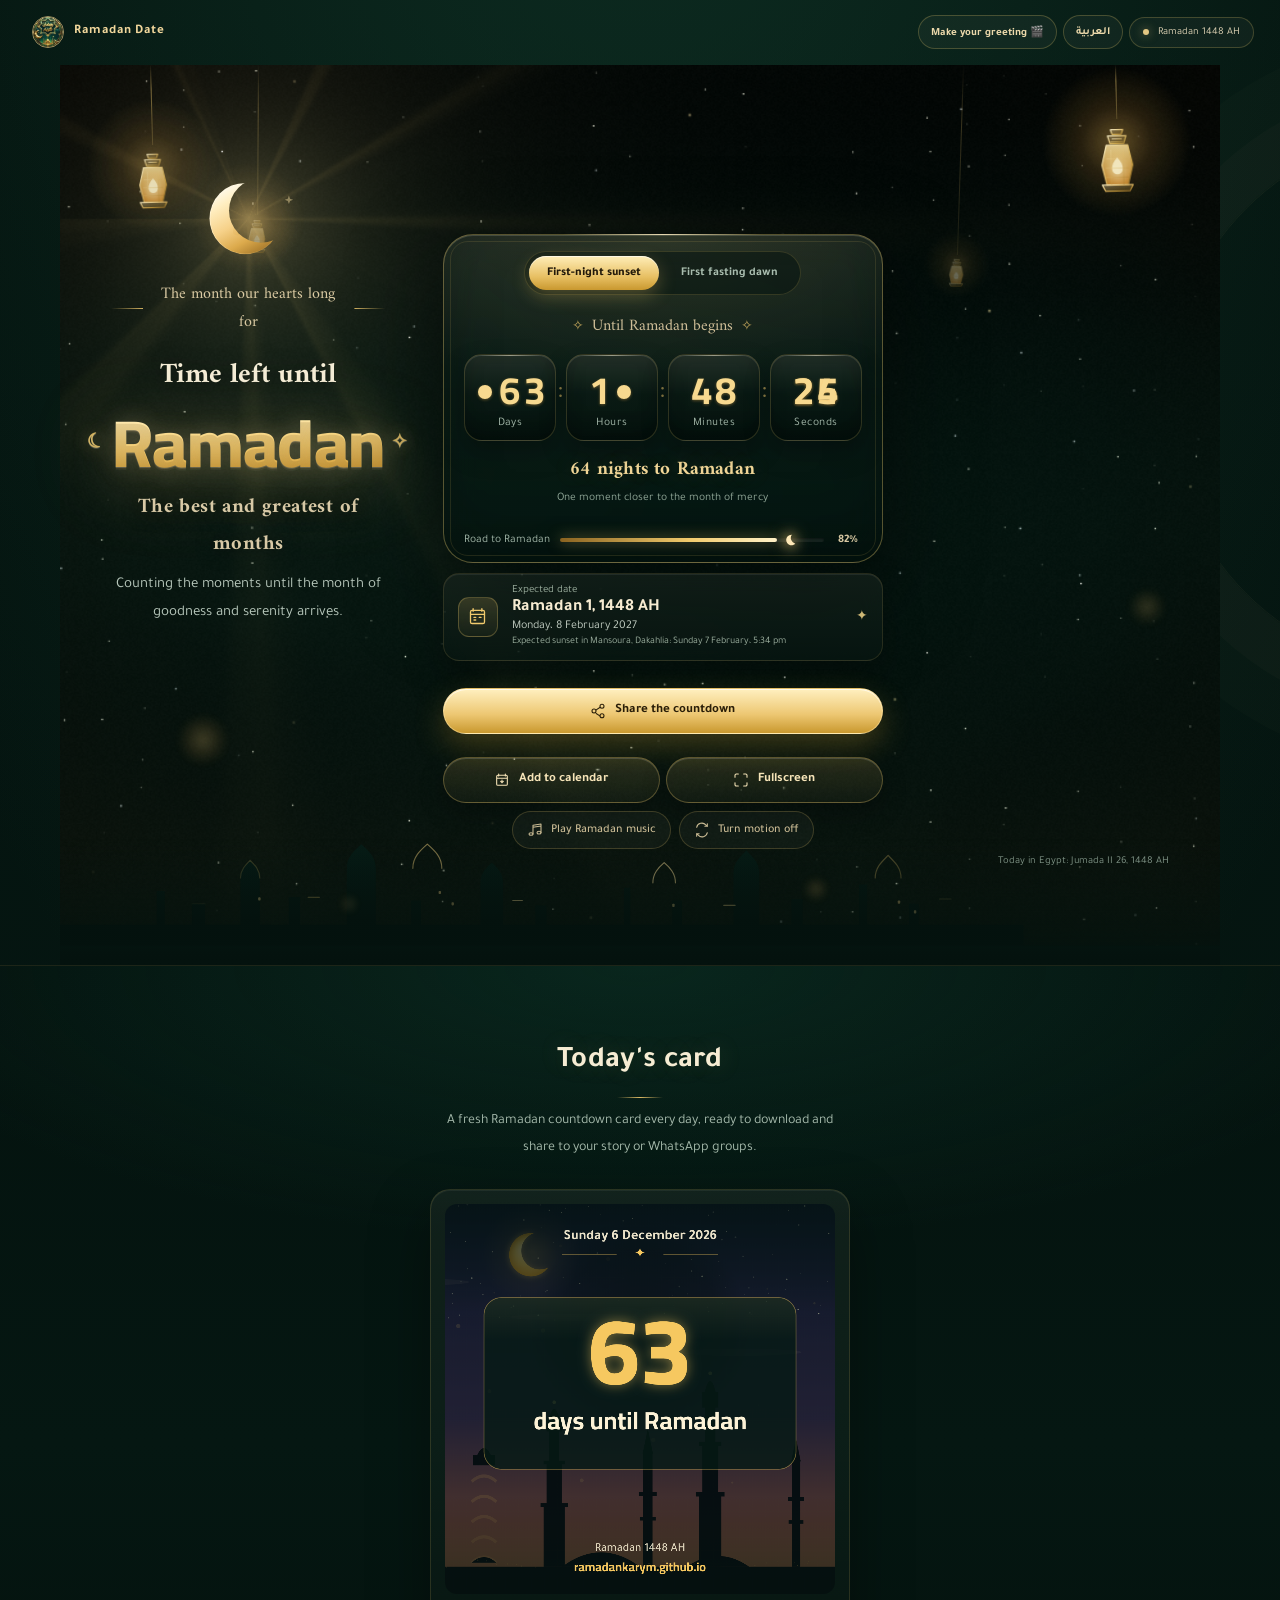
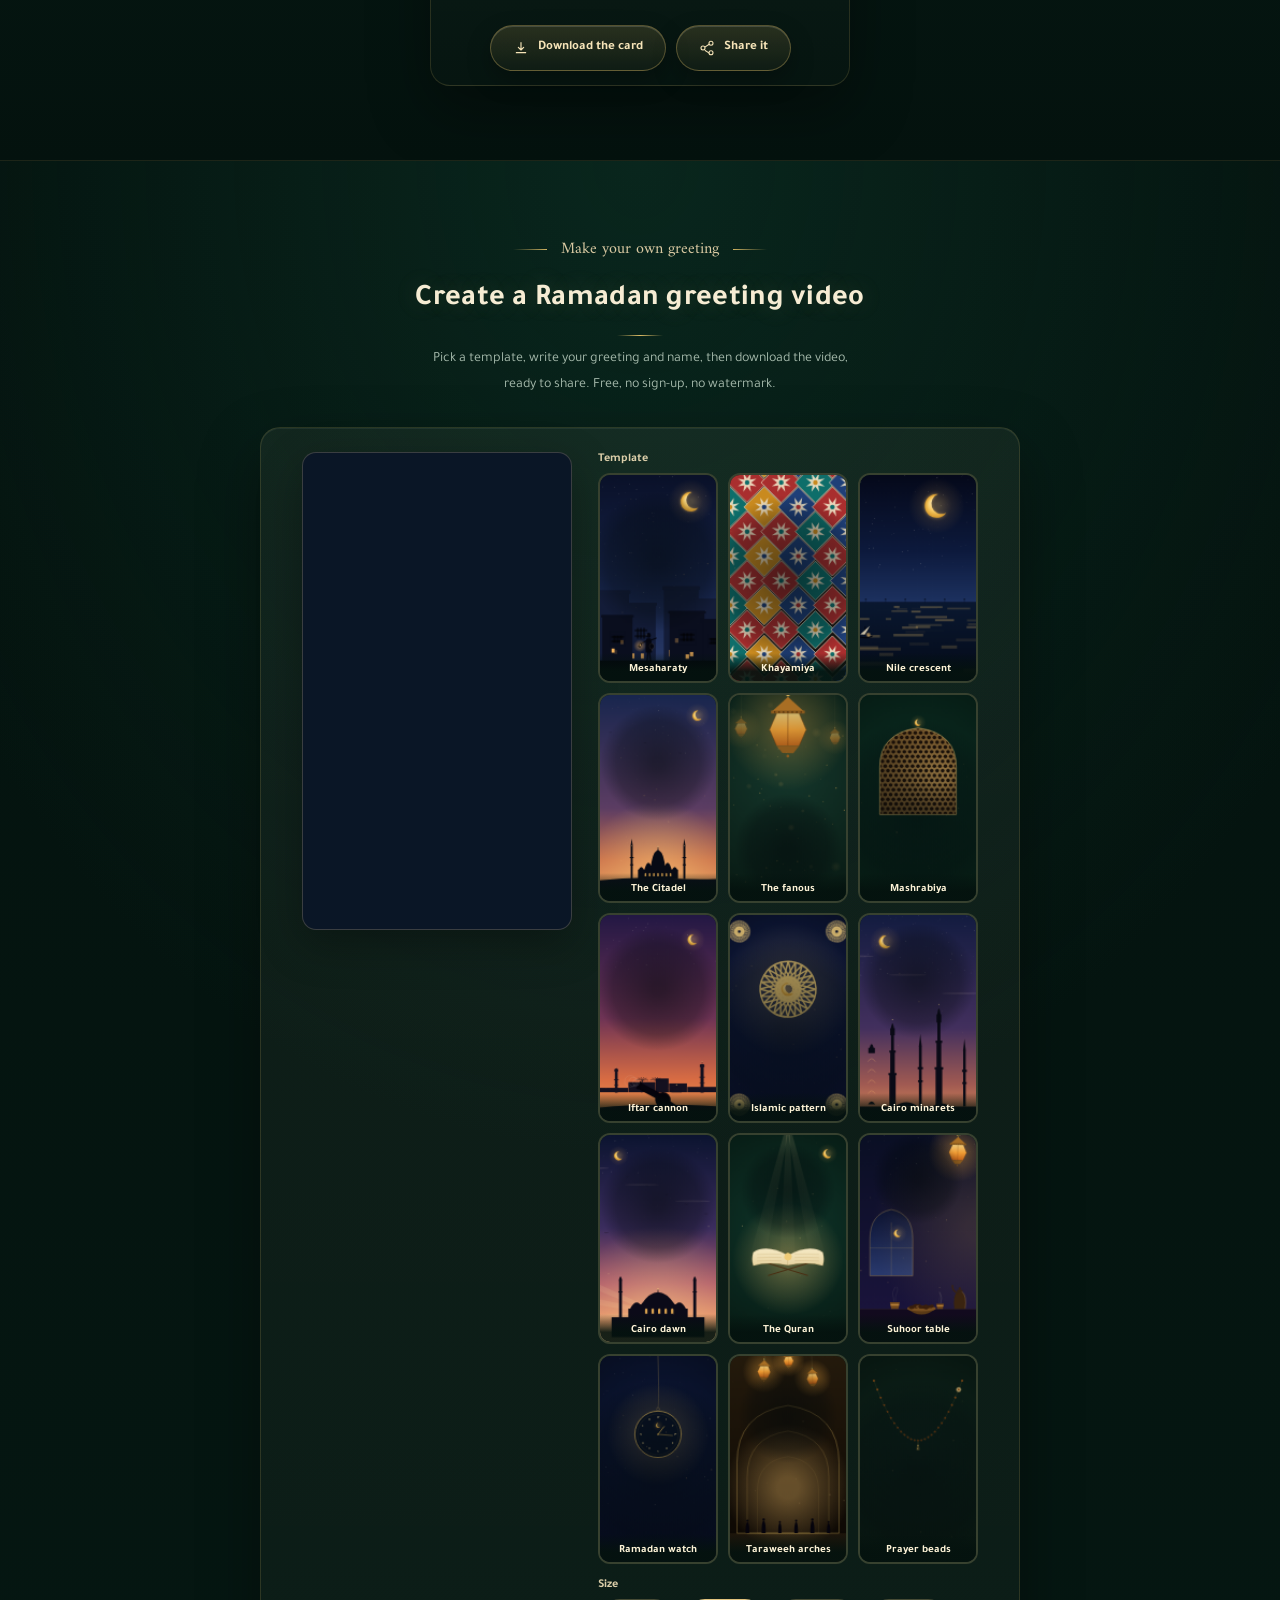
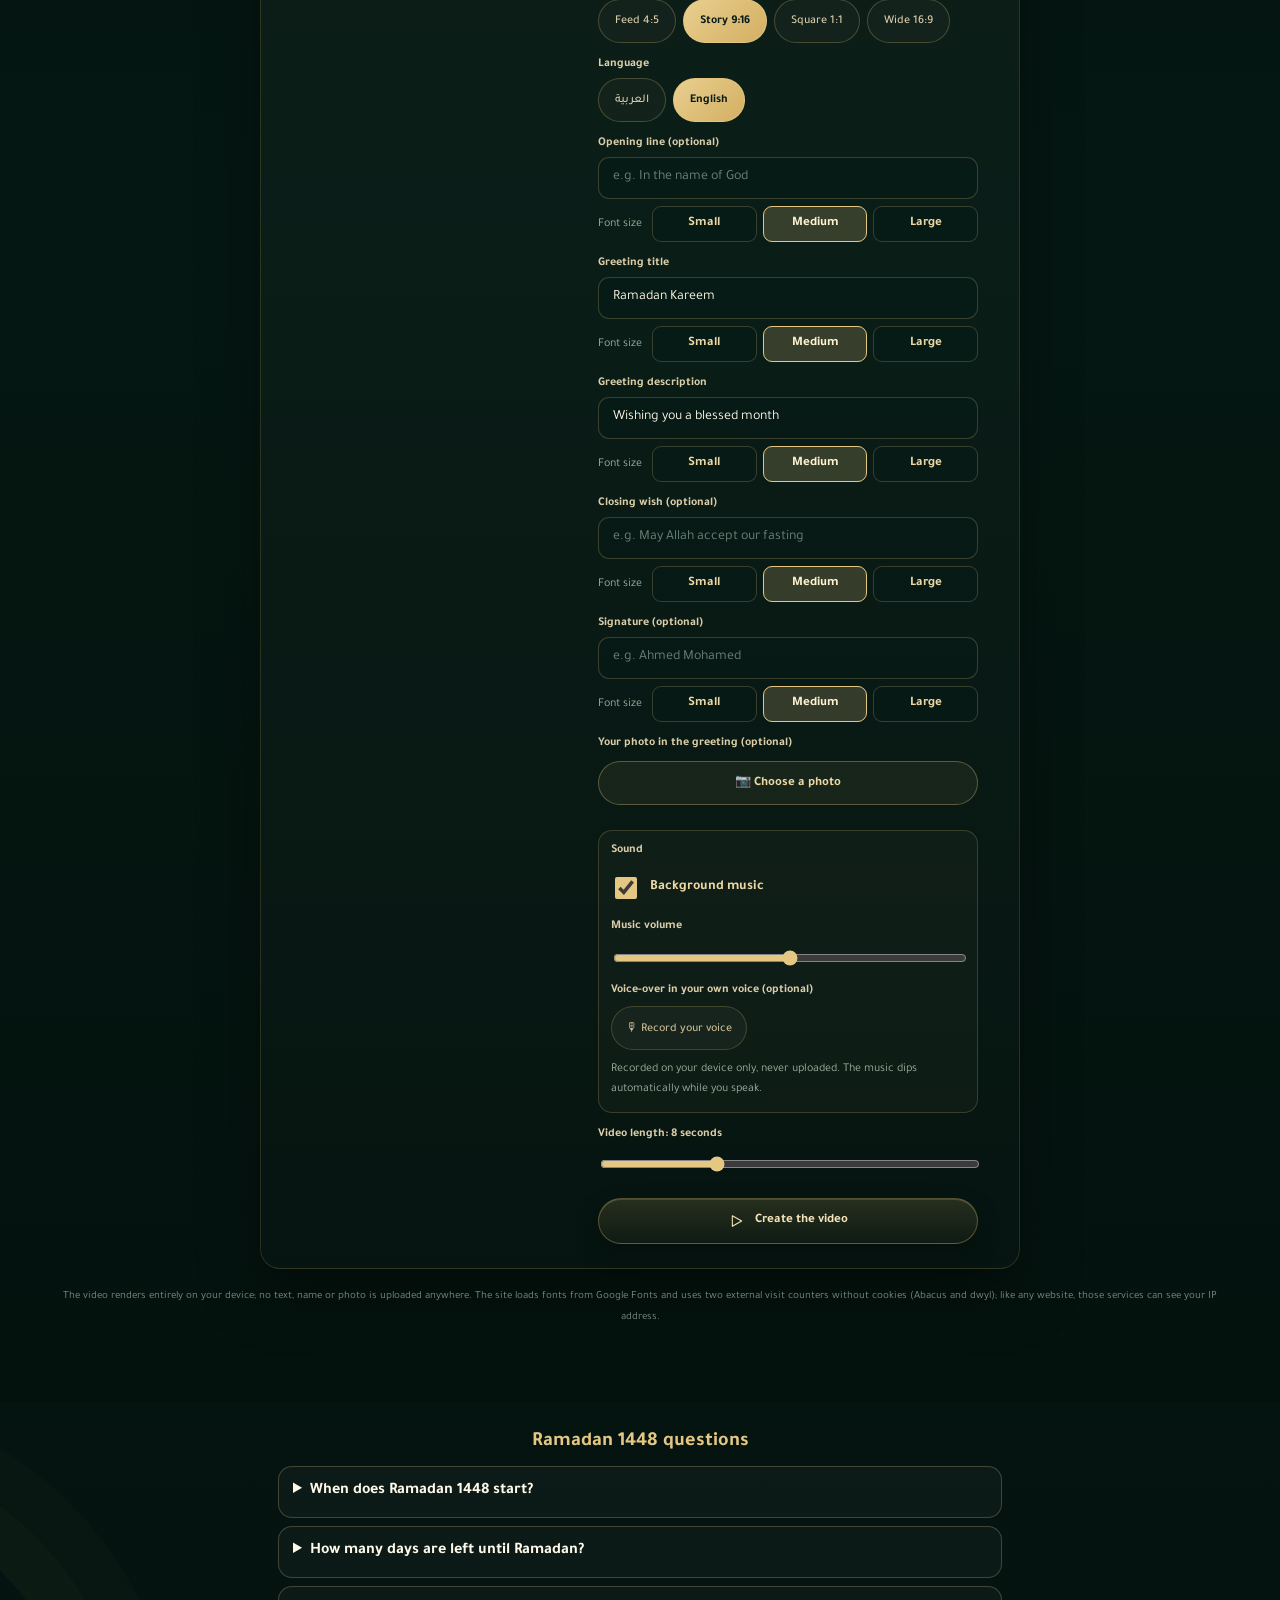
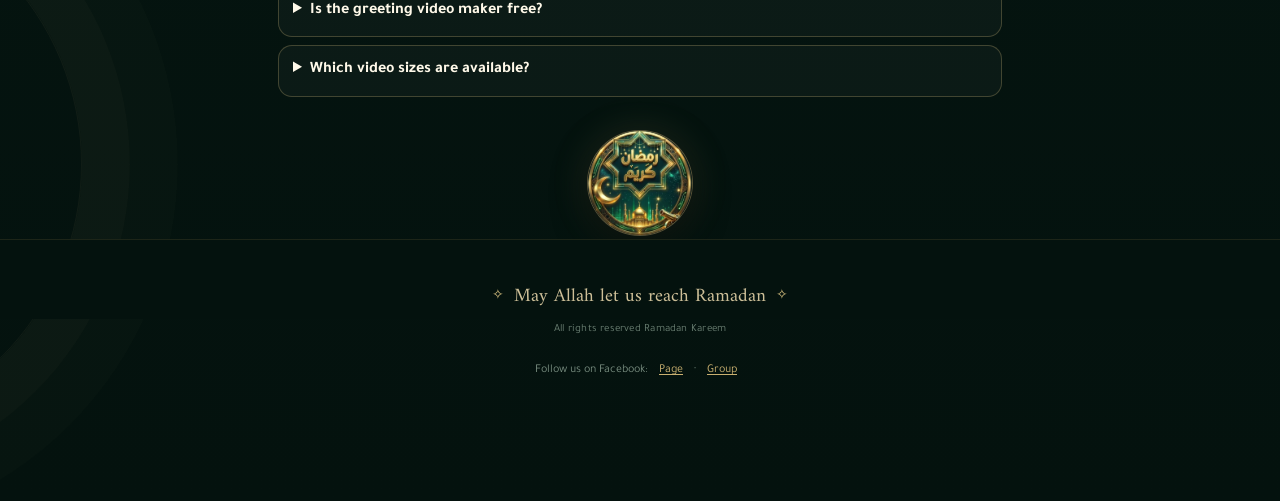
==== commit d44313e4: "Revise privacy notice in index.html Updated the privacy notice to reflect the removal of one visit c" ====
--- a/en/index.html
+++ b/en/index.html
@@ -574,7 +574,7 @@
               </div>
             </div>
           </div>
-          <p class="creator-credit" id="t-privacy">The video renders entirely on your device; no text, name or photo is uploaded anywhere. The site loads fonts from Google Fonts and uses two external visit counters without cookies (Abacus and dwyl); like any website, those services can see your IP address.</p>
+          <p class="creator-credit" id="t-privacy">The video renders entirely on your device; no text, name or photo is uploaded anywhere. The site loads fonts from Google Fonts and uses one visit counter without cookies (Abacus); like any website, those services can see your IP address.</p>
         </section>
       <section class="seo-faq" aria-labelledby="faq-h">
         <h2 id="faq-h">Ramadan 1448 questions</h2>
@@ -586,7 +586,6 @@
       <footer class="footer"><span class="footer-star" aria-hidden="true">✧</span> May Allah let us reach Ramadan <span class="footer-star" aria-hidden="true">✧</span></footer>
       <p class="made-by">All rights reserved Ramadan Kareem</p>
       <p class="disclaimer fb-links" style="font-size:12px">Follow us on Facebook: <a href="https://www.facebook.com/share/1EBsuiFdBc/" target="_blank" rel="noopener">Page</a> &middot; <a href="https://www.facebook.com/share/g/1ECezVvJub/" target="_blank" rel="noopener">Group</a></p>
-      <p class="disclaimer visits">Page visits: <img src="https://hits.dwyl.com/ramadankarym/ramadan-site.svg?style=flat-square&color=e4c783" alt="Page visits" width="80" height="20" decoding="async" onerror="this.style.display='none'" /></p>
       <p class="disclaimer music-credit">Music: "Desert City" by Kevin MacLeod (incompetech.com), licensed under <a href="https://creativecommons.org/licenses/by/4.0/" target="_blank" rel="noopener">CC BY 4.0</a>.</p>
       <p class="disclaimer">The date is an estimate; sunset time is calculated for Mansoura and may vary by location. The official announcement depends on moon sighting and your local authority.</p>
     </div>
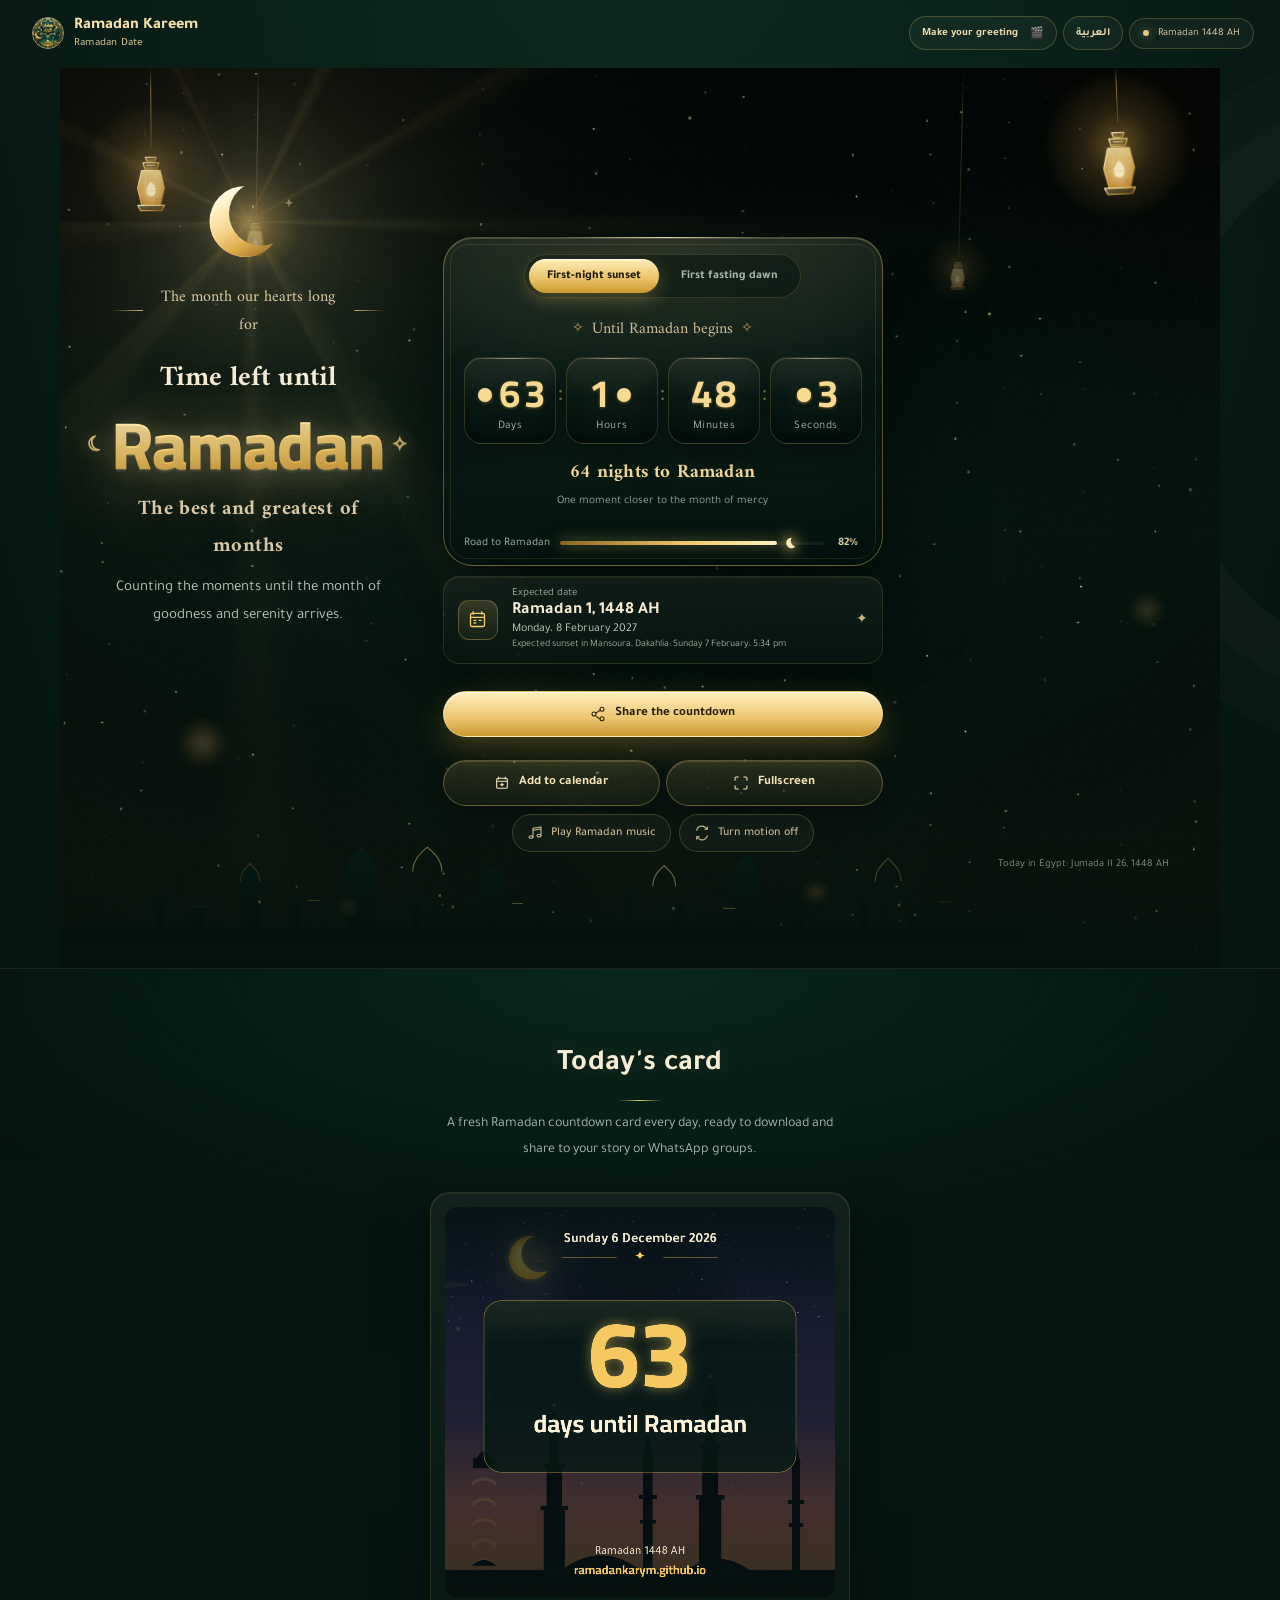
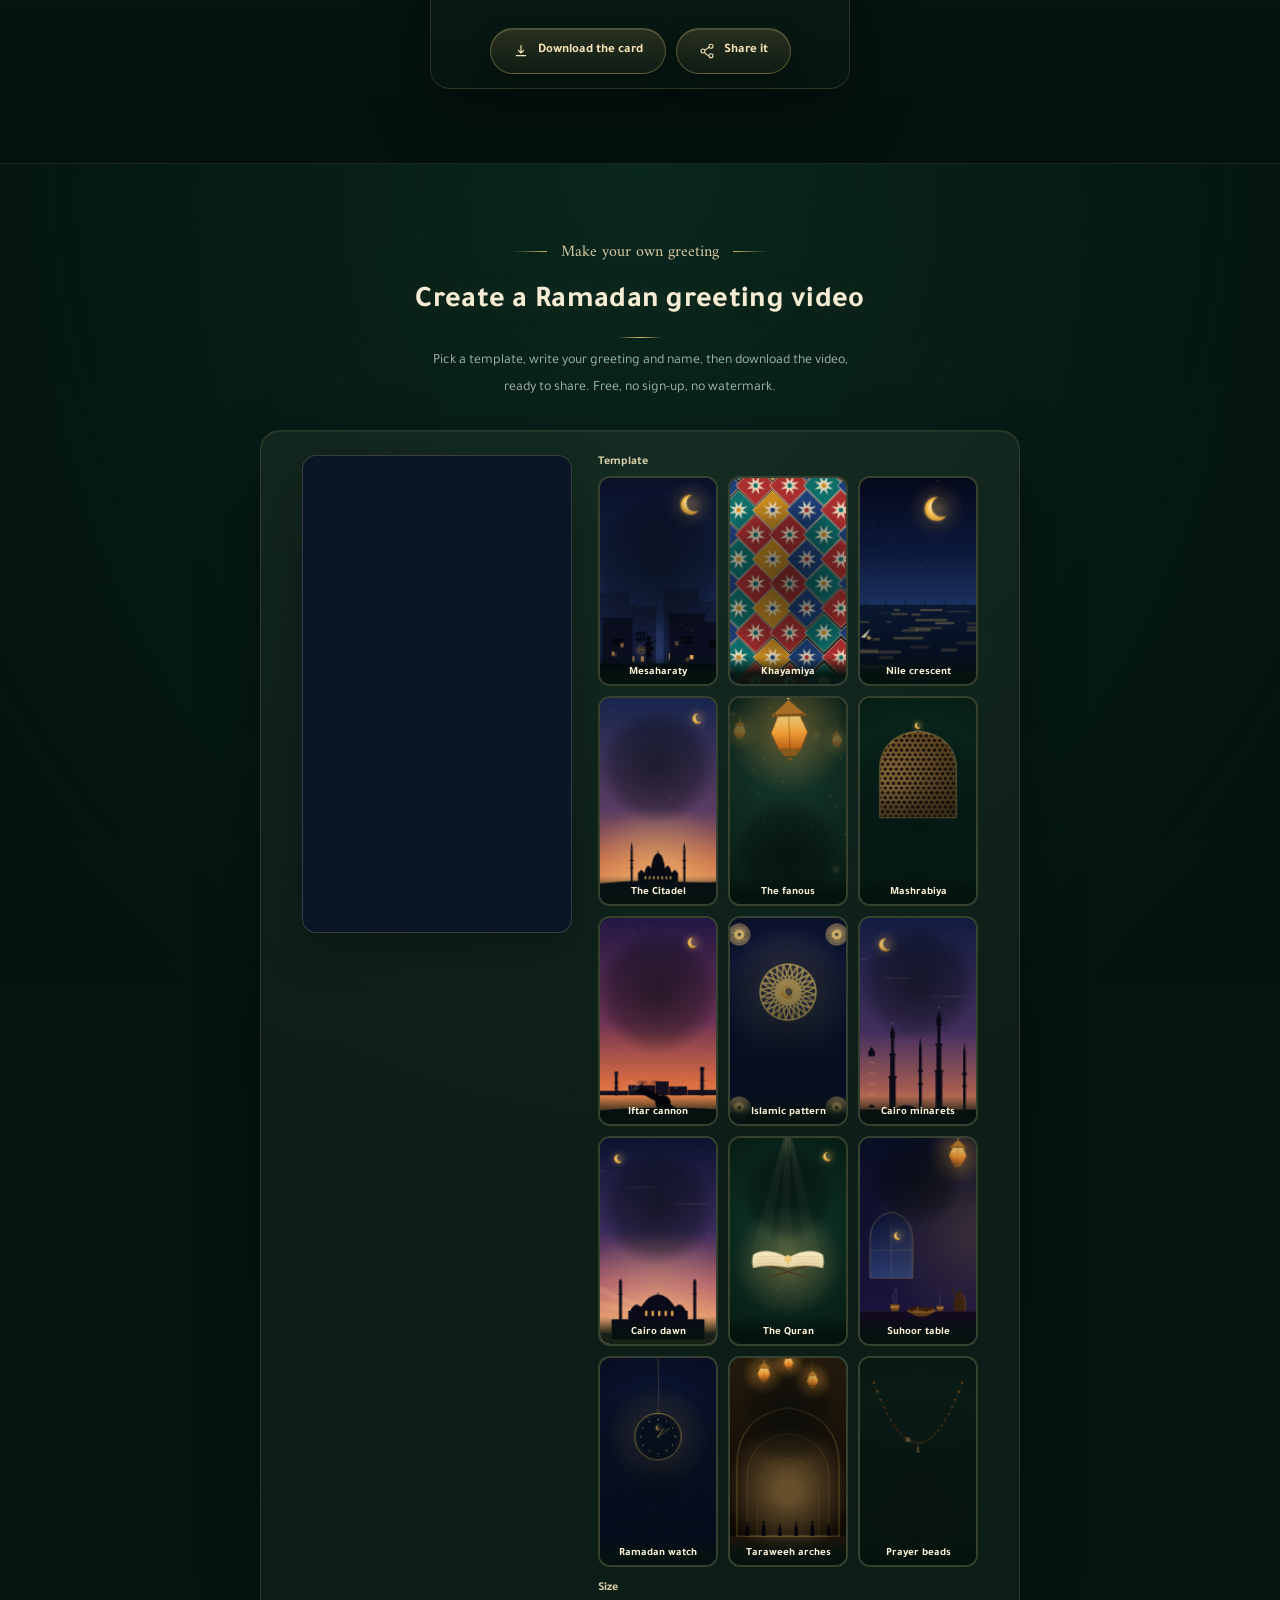
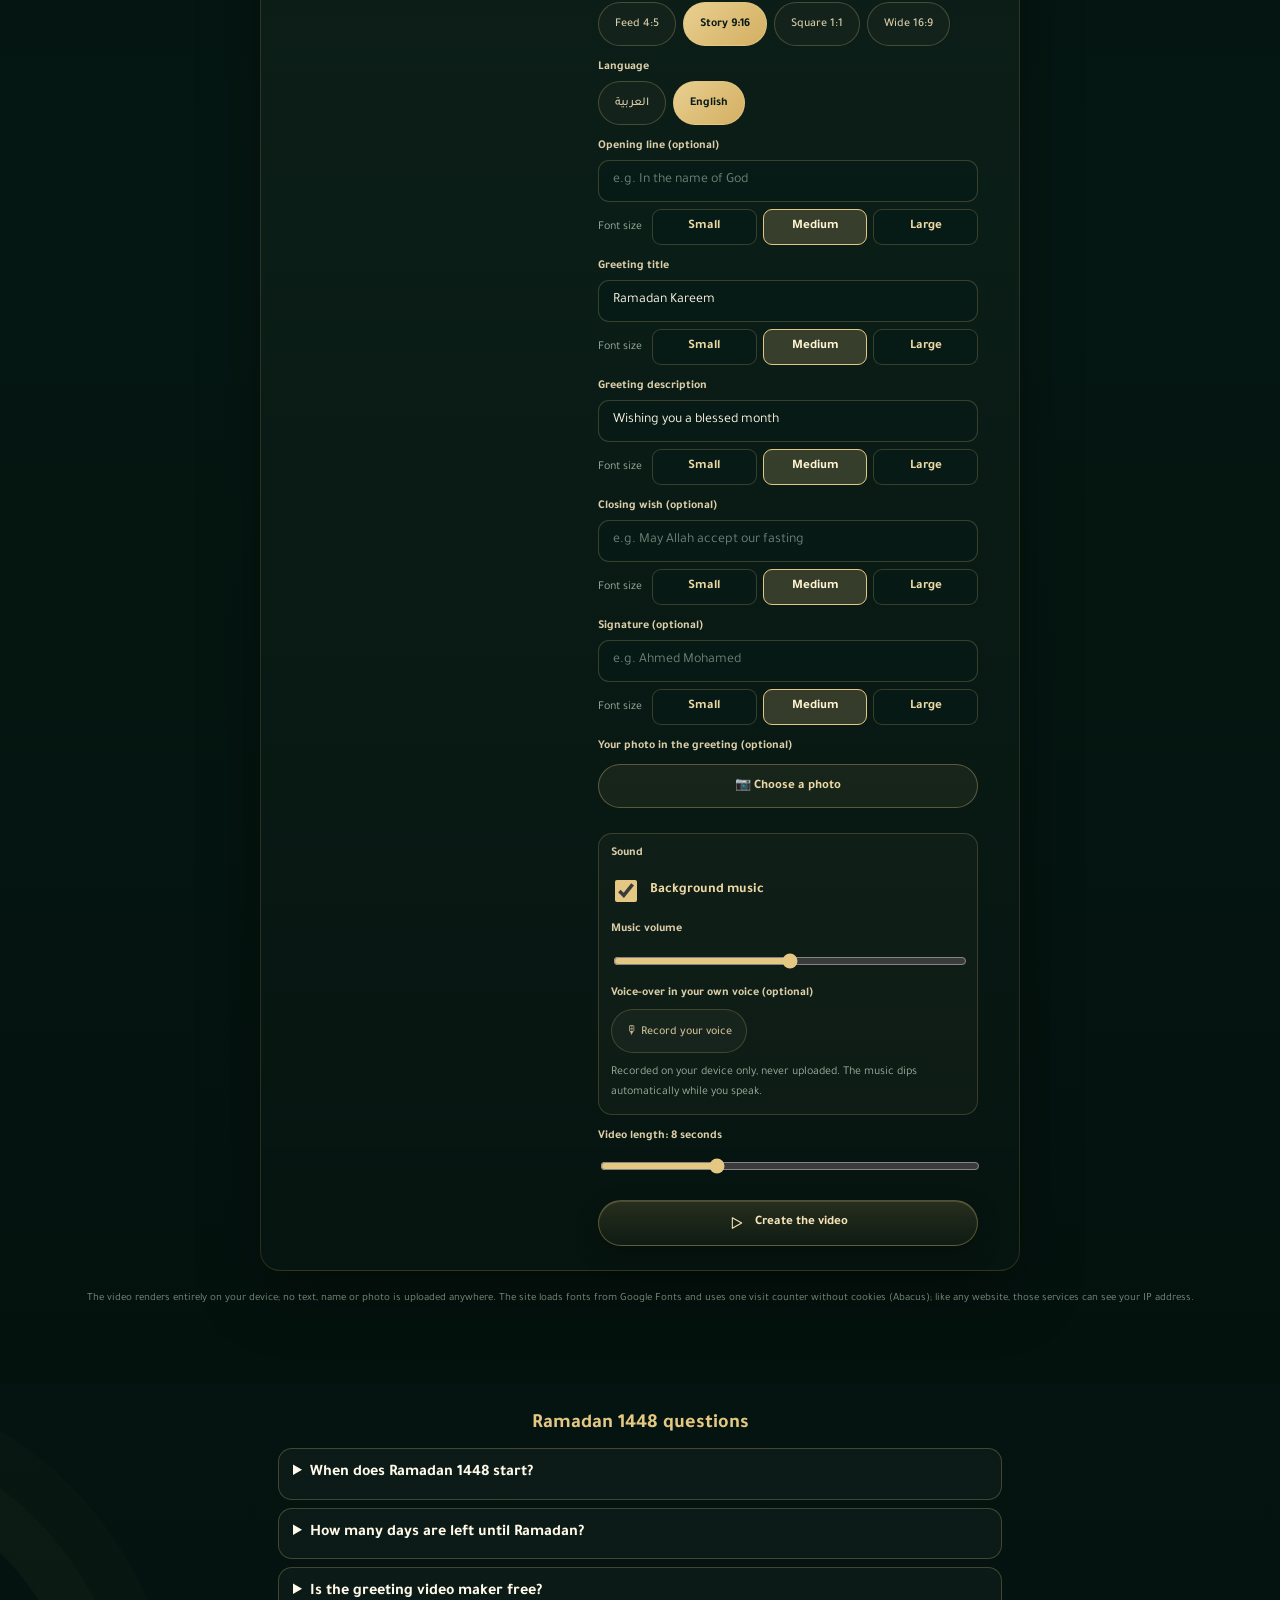
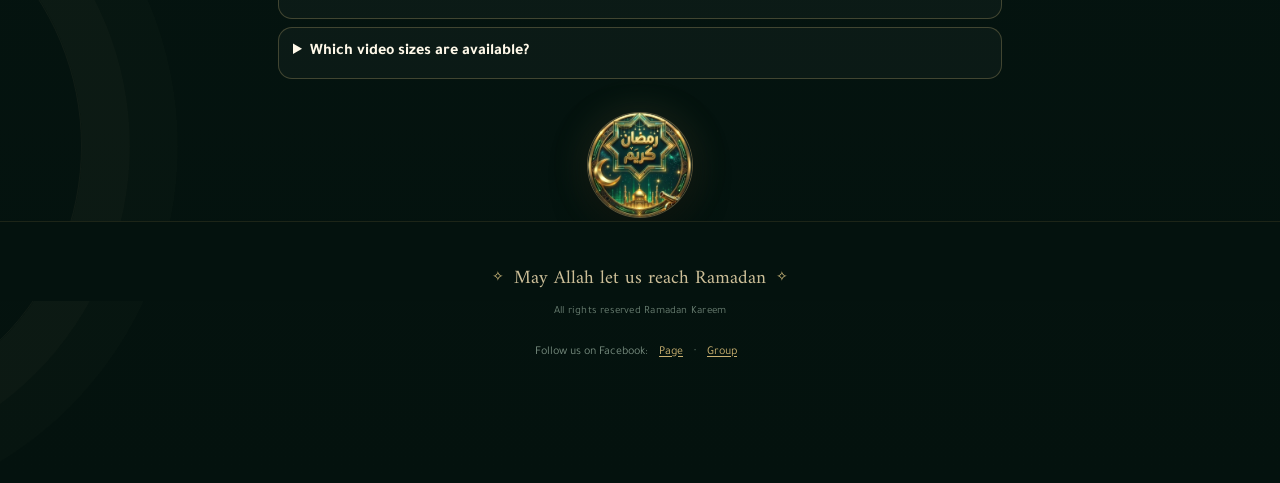
==== commit fb83682f: "Update brand text and greeting in index.html" ====
--- a/en/index.html
+++ b/en/index.html
@@ -322,18 +322,39 @@
     #rk-result .rk-share-buttons > #rk-share-video { grid-column: 1 / -1; min-height: 46px; }
     #rk-result .rk-share-buttons > #rk-share-video[hidden] { display: none; }
   </style>
+<style id="hdr-fix">
+.topbar .brand-text{display:inline-flex;flex-direction:column;gap:1px;line-height:1.25;white-space:nowrap}
+.topbar .brand-text b{font-size:16px;font-weight:800;letter-spacing:0;color:#f6dfa6}
+.topbar .brand-text small{font-size:11px;font-weight:500;letter-spacing:.02em;color:#cdbd92;opacity:.95}
+.topbar .brand span:last-child{font-size:inherit}
+.creator-link,.year-pill{white-space:nowrap}
+.creator-link .emo{margin-inline-start:6px}
+@media (max-width:560px){
+  .topbar{display:grid;grid-template-columns:1fr auto;align-items:center;column-gap:8px;row-gap:8px;padding:10px 14px}
+  .topbar-side{display:contents}
+  .topbar .brand{grid-column:1;grid-row:1;gap:9px}
+  .topbar-side .creator-link[lang]{grid-column:2;grid-row:1;justify-self:end}
+  .topbar-side .creator-link:not([lang]){grid-column:1;grid-row:2;justify-self:start}
+  .topbar-side .year-pill{grid-column:2;grid-row:2;justify-self:end}
+  .topbar .brand-text b{font-size:15px}
+  .topbar .brand-text small{font-size:10.5px}
+  .creator-link{min-height:34px;padding:0 13px;font-size:12px}
+  .year-pill{padding:7px 11px;font-size:11px}
+  .topbar.condensed{padding-block:8px}
+}
+</style>
 </head>
   <body>
     <div class="page-shell">
       <header class="topbar" aria-label="رأس الصفحة">
-        <a class="brand" href="#home" aria-label="Ramadan Date - home">
+        <a class="brand" href="#home" aria-label="Ramadan Kareem, Ramadan Date - home">
           <span class="brand-mark" aria-hidden="true">
             <img src="../logo-96.webp" width="32" height="32" alt="" decoding="async">
           </span>
-          <span>Ramadan Date</span>
+          <span class="brand-text"><b>Ramadan Kareem</b><small>Ramadan Date</small></span>
         </a>
         <span class="topbar-side">
-          <a class="creator-link" href="#creator">Make your greeting 🎬</a>
+          <a class="creator-link" href="#creator">Make your greeting <span class="emo" aria-hidden="true">🎬</span></a>
           <a class="creator-link" href="../" hreflang="ar" lang="ar">العربية</a>
           <span class="year-pill"><span class="year-dot" aria-hidden="true"></span> Ramadan 1448 AH</span>
         </span>
